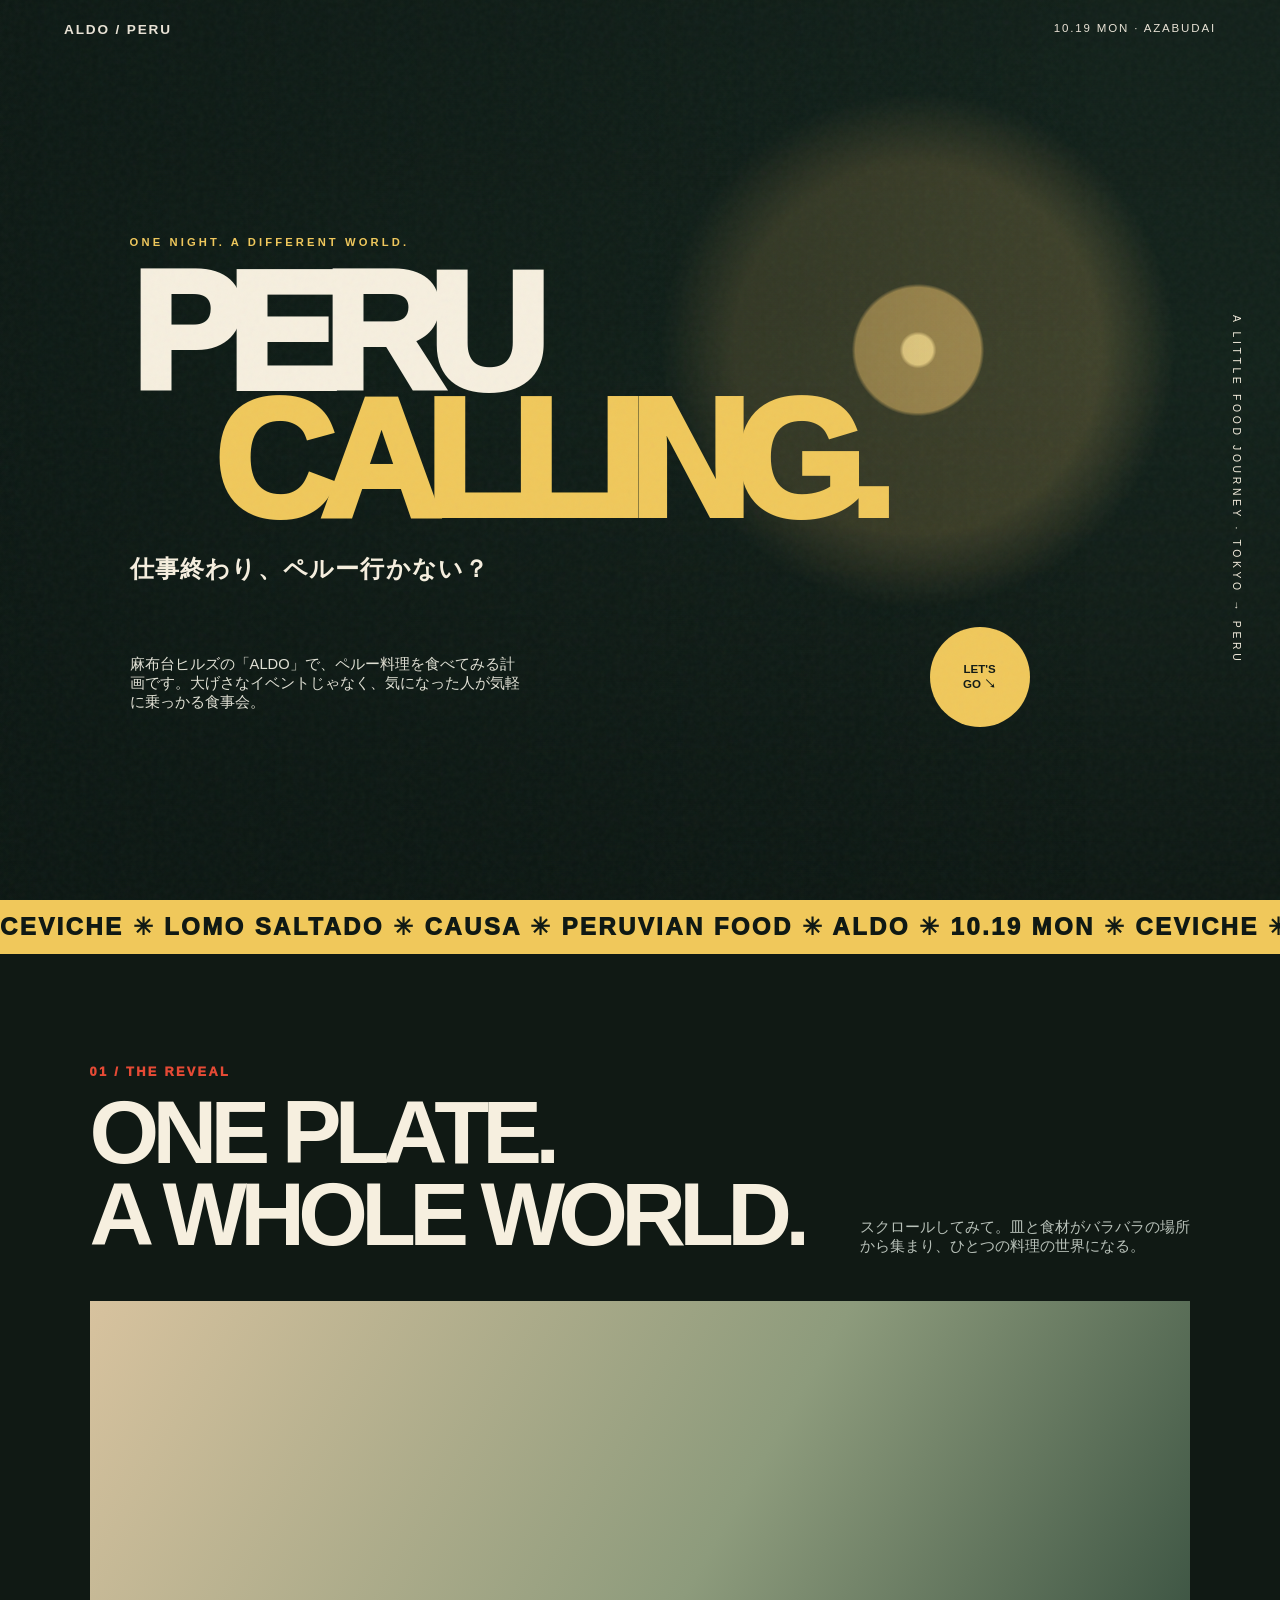
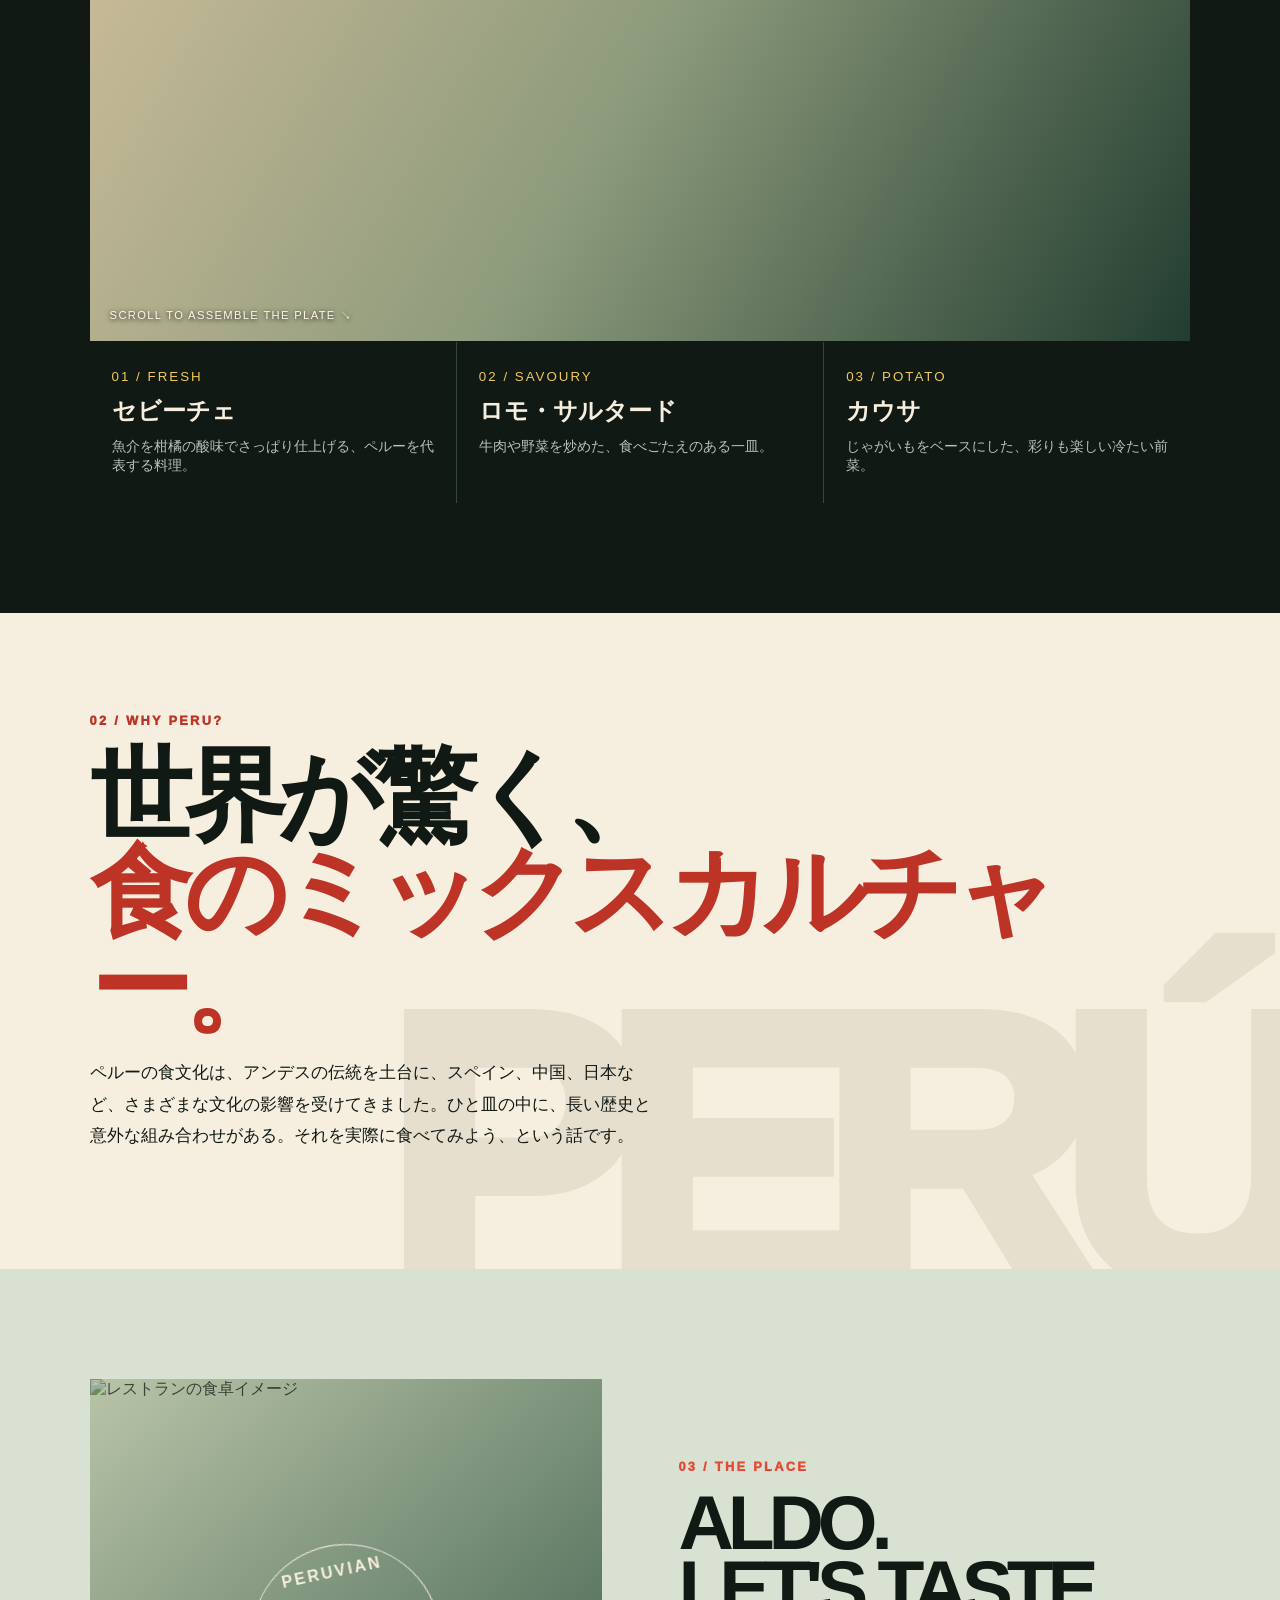
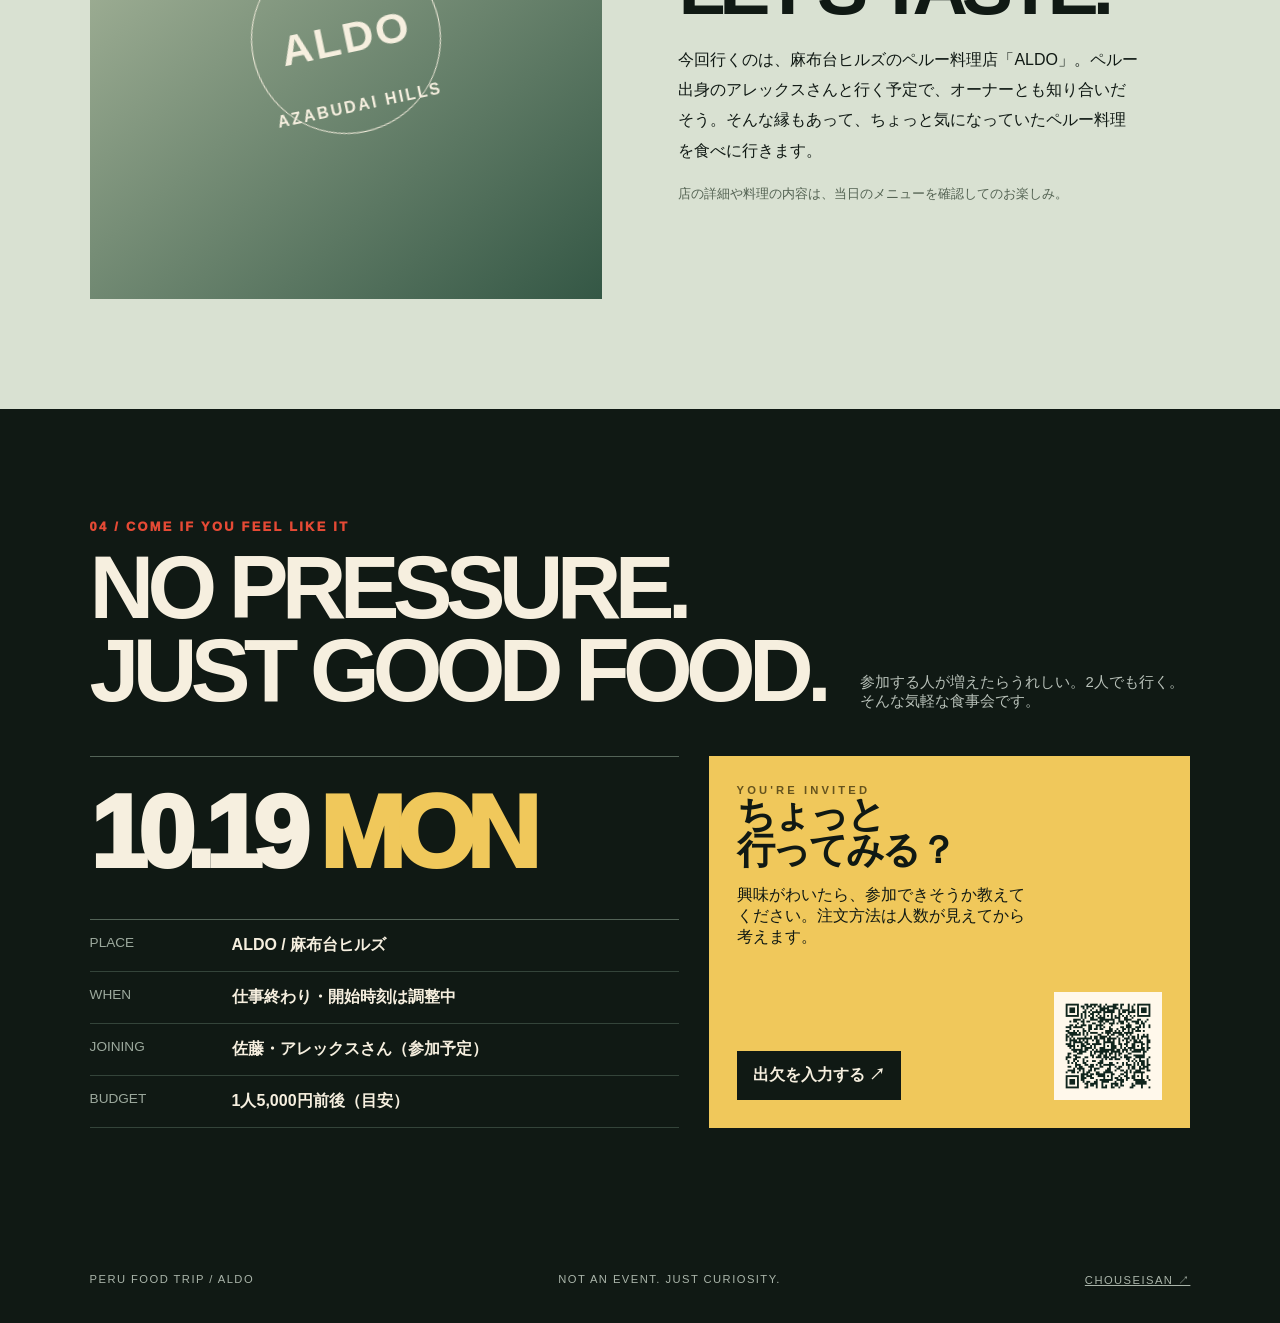
==== index.html @ 7ec90049 "Rename peru_aldo_reboot.html to index.html" ====
<!doctype html>
<html lang="ja">
<head>
<meta charset="utf-8">
<meta name="viewport" content="width=device-width,initial-scale=1,viewport-fit=cover">
<meta name="theme-color" content="#0c1713">
<title>PERU / ALDO — 10.19</title>
<style>
:root{--ink:#101914;--cream:#f6efdF;--red:#e54a35;--gold:#f0c85b;--green:#183d30}
*{box-sizing:border-box}html{scroll-behavior:smooth;background:var(--ink)}body{margin:0;color:var(--cream);font-family:Arial,"Hiragino Kaku Gothic ProN",Meiryo,sans-serif;background:var(--ink);overflow-x:hidden}button,a{font:inherit}a{color:inherit}.grain{pointer-events:none;position:fixed;inset:0;z-index:20;opacity:.09;background-image:url("data:image/svg+xml,%3Csvg viewBox='0 0 180 180' xmlns='http://www.w3.org/2000/svg'%3E%3Cfilter id='n'%3E%3CfeTurbulence type='fractalNoise' baseFrequency='.9' numOctaves='3' stitchTiles='stitch'/%3E%3C/filter%3E%3Crect width='100%25' height='100%25' filter='url(%23n)' opacity='.45'/%3E%3C/svg%3E")}
.progress{position:fixed;top:0;left:0;height:3px;width:0;background:var(--gold);z-index:30}
nav{position:absolute;z-index:5;top:0;left:0;right:0;display:flex;justify-content:space-between;padding:22px 5vw;font-size:.72rem;letter-spacing:.16em;color:#e9e3d6}nav b{font-size:.85rem}
.hero{min-height:100svh;position:relative;overflow:hidden;display:flex;align-items:flex-end;background:#14231c}
.hero-bg{position:absolute;inset:-7%;background:linear-gradient(0deg,#0c1713 0%,#0c17131c 58%,#0c171333 100%),url('https://images.unsplash.com/photo-1526392060635-9d6019884377?auto=format&fit=crop&w=2000&q=90') center/cover;transform:scale(1.08);animation:landscape 18s ease-in-out infinite alternate;filter:saturate(.83)}
@keyframes landscape{from{transform:scale(1.08) translate3d(1%,0,0)}to{transform:scale(1.22) translate3d(-1%,-1%,0)}}
.sun{position:absolute;width:min(58vw,520px);aspect-ratio:1;border-radius:50%;background:radial-gradient(circle,#f5d57d 0 4%,#efbc5caa 5% 17%,#efbc5c33 18% 50%,transparent 70%);right:8%;top:10%;mix-blend-mode:screen;animation:sunPulse 6s ease-in-out infinite alternate}
@keyframes sunPulse{to{transform:scale(1.12);opacity:.75}}
.hero:after{content:"";position:absolute;inset:0;background:linear-gradient(90deg,#0c1713b8,transparent 85%);pointer-events:none}
.hero-content{position:relative;z-index:2;width:100%;padding:16vh 7vw 9vh;max-width:1200px;margin:auto}
.micro{letter-spacing:.28em;font-size:.7rem;font-weight:bold;color:var(--gold);text-transform:uppercase}
h1{margin:22px 0 18px;font-size:clamp(4rem,13vw,11rem);line-height:.76;letter-spacing:-.09em;font-weight:950;text-transform:uppercase}
h1 span{display:block}h1 span:nth-child(2){color:var(--gold);padding-left:.5em}
.hero-jp{font-size:clamp(1.1rem,2vw,1.5rem);font-weight:700;letter-spacing:.05em;margin-top:30px}
.hero-bottom{display:flex;align-items:flex-end;justify-content:space-between;gap:20px;margin-top:42px;max-width:900px}.hero-bottom p{max-width:390px;color:#e1e1d5;font-size:.92rem}
.circle-link{display:grid;place-items:center;width:100px;height:100px;flex-shrink:0;border-radius:50%;background:var(--gold);color:var(--ink);font-weight:900;text-decoration:none;text-align:center;font-size:.72rem;line-height:1.3;transition:transform .3s}.circle-link:hover{transform:rotate(-12deg) scale(1.08)}
.vertical{position:absolute;z-index:3;right:3vw;top:35%;writing-mode:vertical-rl;letter-spacing:.35em;font-size:.65rem}
.marquee{overflow:hidden;background:var(--gold);color:var(--ink);padding:13px 0;font-weight:950;font-size:clamp(1rem,2.5vw,1.5rem);letter-spacing:.1em;white-space:nowrap}
.marquee span{display:inline-block;animation:marquee 22s linear infinite}@keyframes marquee{to{transform:translateX(-50%)}}
.section{padding:110px 7vw;position:relative}.section-head{display:flex;justify-content:space-between;align-items:flex-end;gap:24px;margin-bottom:45px}.index{color:var(--red);font-weight:950;font-size:.8rem;letter-spacing:.18em}.section h2{font-size:clamp(2.5rem,7vw,6rem);line-height:.92;letter-spacing:-.075em;margin:12px 0 0}.section-head p{max-width:330px;color:#b8c1b9;margin:0;font-size:.93rem}
.food-stage{height:min(76vw,640px);min-height:360px;position:relative;overflow:hidden;background:#d9c8a7;color:var(--ink);display:grid;place-items:center}
.food-bg{position:absolute;inset:0;background:linear-gradient(120deg,#d7c29e,#8d9b7c 52%,#223d30);transition:filter .5s}
.big-plate{position:absolute;width:min(66vw,510px);aspect-ratio:1;border-radius:50%;background:radial-gradient(circle,#eee2cc 0 48%,#b6a68b 49% 51%,#f7edda 52% 63%,#a88e6a 64% 66%,#e8dcc6 67% 72%,#f9f2e4 73% 76%,#68796a 77% 80%,#e6d7bb 81%);box-shadow:0 35px 60px #0005;transform:translateY(80px) rotate(-24deg) scale(.7);opacity:0;transition:transform 1.1s cubic-bezier(.16,1,.3,1),opacity .7s}
.food-stage.active .big-plate{transform:translateY(0) rotate(0) scale(1);opacity:1}
.food-stage.active .food-bg{filter:saturate(1.35)}
.floating{position:absolute;font-size:clamp(2.2rem,6vw,5rem);filter:drop-shadow(0 14px 12px #0004);opacity:0;transition:transform 1s cubic-bezier(.16,1,.3,1),opacity .5s}
.food-stage.active .floating{opacity:1;transform:translate(0,0) rotate(0)!important}
.f1{transform:translate(-180px,-150px) rotate(-70deg);left:25%;top:23%}.f2{transform:translate(190px,-130px) rotate(70deg);right:23%;top:23%}.f3{transform:translate(-180px,140px) rotate(-50deg);left:27%;bottom:18%}.f4{transform:translate(190px,130px) rotate(55deg);right:24%;bottom:20%}
.food-words{position:absolute;z-index:2;text-align:center;font-size:clamp(2rem,7vw,5.5rem);font-weight:950;letter-spacing:-.08em;line-height:.8;color:#183d30;mix-blend-mode:multiply;opacity:0;transform:translateY(30px);transition:all .7s .25s}
.food-stage.active .food-words{opacity:1;transform:translateY(0)}.food-words span{color:#d63d2c;display:block}
.stage-hint{position:absolute;bottom:18px;left:20px;color:#fff8e9;font-size:.7rem;letter-spacing:.12em;text-shadow:0 1px 5px #000}
.food-info{display:grid;grid-template-columns:repeat(3,1fr);gap:1px;background:#36463b;margin-top:1px}
.food-info article{background:var(--ink);padding:25px 22px 28px}.food-info small{color:var(--gold);letter-spacing:.15em}.food-info h3{font-size:1.5rem;margin:10px 0}.food-info p{font-size:.9rem;color:#b8c1b9;margin:0}
.quote{background:var(--cream);color:var(--ink);padding:100px 7vw;position:relative;overflow:hidden}
.quote:after{content:"PERÚ";position:absolute;right:-.03em;bottom:-.28em;font-size:clamp(9rem,30vw,28rem);font-weight:950;letter-spacing:-.1em;color:#e7dfce;z-index:0}
.quote-inner{position:relative;z-index:1;max-width:1000px}.quote .index{color:#bd3325}.quote h2{font-size:clamp(2.8rem,8vw,7rem);line-height:.94;letter-spacing:-.075em;margin:20px 0}.quote h2 em{font-style:normal;color:#bd3325}.quote p{max-width:570px;font-size:1.05rem;line-height:1.9}
.place{display:grid;grid-template-columns:1fr 1fr;gap:6vw;align-items:center;background:#d9e1d2;color:var(--ink)}
.place-art{height:520px;position:relative;overflow:hidden;background:linear-gradient(140deg,#b9c4a8,#345745);display:grid;place-items:center}
.place-art img{width:100%;height:100%;position:absolute;object-fit:cover;mix-blend-mode: multiply;opacity:.72}
.place-seal{width:190px;height:190px;border:1px solid #f6efdf;border-radius:50%;display:grid;place-items:center;text-align:center;color:#f6efdf;position:relative;font-weight:900;letter-spacing:.15em;transform:rotate(-12deg)}
.place-seal strong{font-size:2.7rem;display:block}
.place-copy h2{font-size:clamp(3rem,6vw,5.5rem);line-height:.85;letter-spacing:-.08em;margin:16px 0 24px}.place-copy p{line-height:1.9;max-width:460px}.place-copy .sub{color:#536252;font-size:.8rem}
.details{background:#101914}.detail-grid{display:grid;grid-template-columns:1.1fr .9fr;gap:30px}.date-block{border-top:1px solid #536357;padding-top:25px}.date-big{font-size:clamp(3rem,8vw,7rem);font-weight:950;letter-spacing:-.09em;line-height:1}.date-big span{color:var(--gold)}.detail-list{margin-top:35px;border-top:1px solid #536357}.detail-row{display:grid;grid-template-columns:130px 1fr;gap:12px;border-bottom:1px solid #34443a;padding:15px 0}.detail-row span:first-child{color:#9ca99d;font-size:.85rem}.detail-row span:last-child{font-weight:700}
.join-card{background:var(--gold);color:var(--ink);padding:28px;display:flex;flex-direction:column;justify-content:space-between;min-height:340px}.join-card h3{font-size:2.4rem;letter-spacing:-.06em;line-height:.95;margin:0}.join-card p{max-width:300px}.join-bottom{display:flex;align-items:flex-end;justify-content:space-between;gap:12px}.qr{width:108px;height:108px;background:#fff8eb;padding:6px}.join-button{display:inline-block;padding:14px 16px;background:var(--ink);color:var(--cream);text-decoration:none;font-weight:900;transition:transform .2s}.join-button:hover{transform:translateY(-4px)}
footer{padding:35px 7vw;display:flex;justify-content:space-between;gap:20px;flex-wrap:wrap;font-size:.7rem;letter-spacing:.13em;color:#aab5aa}
.reveal{opacity:0;transform:translateY(45px);transition:opacity .8s,transform .8s cubic-bezier(.2,.8,.2,1)}.reveal.on{opacity:1;transform:none}
@media(max-width:700px){nav{padding:18px 20px}.hero-content{padding:15vh 22px 8vh}h1{font-size:clamp(4rem,18vw,7rem)}.hero-bottom{align-items:flex-start}.circle-link{width:78px;height:78px}.vertical{right:12px}.section{padding:75px 22px}.section-head{display:block}.section-head p{margin-top:18px}.food-info{grid-template-columns:1fr}.food-info article{padding:22px}.quote{padding:75px 22px}.place{grid-template-columns:1fr;gap:35px}.place-art{height:340px}.place-copy h2{font-size:4rem}.detail-grid{grid-template-columns:1fr}.date-big{font-size:4.4rem}.detail-row{grid-template-columns:100px 1fr}.join-card{min-height:300px}.qr{width:90px;height:90px}}
@media(prefers-reduced-motion:reduce){*,*:before,*:after{animation:none!important;transition:none!important;scroll-behavior:auto!important}.reveal{opacity:1;transform:none}.big-plate{opacity:1;transform:none}.floating{opacity:1;transform:none}}
</style>
</head>
<body>
<div class="grain"></div><div class="progress" id="progress"></div>
<nav><b>ALDO / PERU</b><span>10.19 MON · AZABUDAI</span></nav>
<header class="hero">
 <div class="hero-bg" id="heroBg"></div><div class="sun"></div><div class="vertical">A LITTLE FOOD JOURNEY · TOKYO → PERU</div>
 <div class="hero-content">
  <div class="micro">ONE NIGHT. A DIFFERENT WORLD.</div>
  <h1><span>PERU</span><span>CALLING.</span></h1>
  <div class="hero-jp">仕事終わり、ペルー行かない？</div>
  <div class="hero-bottom"><p>麻布台ヒルズの「ALDO」で、ペルー料理を食べてみる計画です。大げさなイベントじゃなく、気になった人が気軽に乗っかる食事会。</p><a class="circle-link" href="#join">LET'S<br>GO ↘</a></div>
 </div>
</header>
<div class="marquee"><span>CEVICHE ✳ LOMO SALTADO ✳ CAUSA ✳ PERUVIAN FOOD ✳ ALDO ✳ 10.19 MON ✳ CEVICHE ✳ LOMO SALTADO ✳ CAUSA ✳ PERUVIAN FOOD ✳ ALDO ✳ 10.19 MON ✳ </span></div>
<section class="section" id="food">
 <div class="section-head"><div><div class="index">01 / THE REVEAL</div><h2>ONE PLATE.<br>A WHOLE WORLD.</h2></div><p>スクロールしてみて。皿と食材がバラバラの場所から集まり、ひとつの料理の世界になる。</p></div>
 <div class="food-stage" id="foodStage"><div class="food-bg"></div><div class="big-plate"></div><span class="floating f1">🌶️</span><span class="floating f2">🍋</span><span class="floating f3">🧅</span><span class="floating f4">🌿</span><div class="food-words">A TASTE<span>OF PERU</span></div><div class="stage-hint">SCROLL TO ASSEMBLE THE PLATE ↘</div></div>
 <div class="food-info"><article><small>01 / FRESH</small><h3>セビーチェ</h3><p>魚介を柑橘の酸味でさっぱり仕上げる、ペルーを代表する料理。</p></article><article><small>02 / SAVOURY</small><h3>ロモ・サルタード</h3><p>牛肉や野菜を炒めた、食べごたえのある一皿。</p></article><article><small>03 / POTATO</small><h3>カウサ</h3><p>じゃがいもをベースにした、彩りも楽しい冷たい前菜。</p></article></div>
</section>
<section class="quote"><div class="quote-inner"><div class="index">02 / WHY PERU?</div><h2>世界が驚く、<br><em>食のミックスカルチャー。</em></h2><p>ペルーの食文化は、アンデスの伝統を土台に、スペイン、中国、日本など、さまざまな文化の影響を受けてきました。ひと皿の中に、長い歴史と意外な組み合わせがある。それを実際に食べてみよう、という話です。</p></div></section>
<section class="section place"><div class="place-art"><img src="https://images.unsplash.com/photo-1414235077428-338989a2e8c0?auto=format&fit=crop&w=1100&q=85" alt="レストランの食卓イメージ"><div class="place-seal">PERUVIAN<br><strong>ALDO</strong>AZABUDAI HILLS</div></div><div class="place-copy"><div class="index">03 / THE PLACE</div><h2>ALDO.<br>LET'S TASTE.</h2><p>今回行くのは、麻布台ヒルズのペルー料理店「ALDO」。ペルー出身のアレックスさんと行く予定で、オーナーとも知り合いだそう。そんな縁もあって、ちょっと気になっていたペルー料理を食べに行きます。</p><p class="sub">店の詳細や料理の内容は、当日のメニューを確認してのお楽しみ。</p></div></section>
<section class="section details" id="join"><div class="section-head"><div><div class="index">04 / COME IF YOU FEEL LIKE IT</div><h2>NO PRESSURE.<br>JUST GOOD FOOD.</h2></div><p>参加する人が増えたらうれしい。2人でも行く。そんな気軽な食事会です。</p></div>
 <div class="detail-grid"><div class="date-block"><div class="date-big">10.19 <span>MON</span></div><div class="detail-list"><div class="detail-row"><span>PLACE</span><span>ALDO / 麻布台ヒルズ</span></div><div class="detail-row"><span>WHEN</span><span>仕事終わり・開始時刻は調整中</span></div><div class="detail-row"><span>JOINING</span><span>佐藤・アレックスさん（参加予定）</span></div><div class="detail-row"><span>BUDGET</span><span>1人5,000円前後（目安）</span></div></div></div>
 <div class="join-card"><div><div class="micro" style="color:#65531e">YOU'RE INVITED</div><h3>ちょっと<br>行ってみる？</h3><p>興味がわいたら、参加できそうか教えてください。注文方法は人数が見えてから考えます。</p></div><div class="join-bottom"><a class="join-button" href="https://chouseisan.com/s?h=6f400bf3bfaf498cbee81154088f71c2" target="_blank" rel="noopener">出欠を入力する ↗</a><img class="qr" src="[data-uri]" alt="調整さんのQRコード"></div></div></div>
</section>
<footer><span>PERU FOOD TRIP / ALDO</span><span>NOT AN EVENT. JUST CURIOSITY.</span><a href="https://chouseisan.com/s?h=6f400bf3bfaf498cbee81154088f71c2">CHOUSEISAN ↗</a></footer>
<script>
const progress=document.getElementById('progress'), stage=document.getElementById('foodStage'), heroBg=document.getElementById('heroBg');
function updateScroll(){const max=document.documentElement.scrollHeight-innerHeight;progress.style.width=(max>0?scrollY/max*100:0)+'%';const r=stage.getBoundingClientRect();if(r.top<innerHeight*.78&&r.bottom>innerHeight*.18)stage.classList.add('active');else stage.classList.remove('active');}
window.addEventListener('scroll',updateScroll,{passive:true});window.addEventListener('resize',updateScroll);updateScroll();
if(!matchMedia('(prefers-reduced-motion: reduce)').matches){let ticking=false;window.addEventListener('scroll',()=>{if(ticking)return;ticking=true;requestAnimationFrame(()=>{const y=Math.min(scrollY,innerHeight);heroBg.style.transform=`scale(${1.08+y/innerHeight*.16}) translate3d(0,${y*.08}px,0)`;ticking=false;});},{passive:true});}
const observer=new IntersectionObserver(es=>es.forEach(e=>{if(e.isIntersecting){e.target.classList.add('on');observer.unobserve(e.target)}}),{threshold:.12});
document.querySelectorAll('.section-head,.food-info article,.quote-inner,.place-art,.place-copy,.date-block,.join-card').forEach(e=>{e.classList.add('reveal');observer.observe(e)});
</script>
</body>
</html>
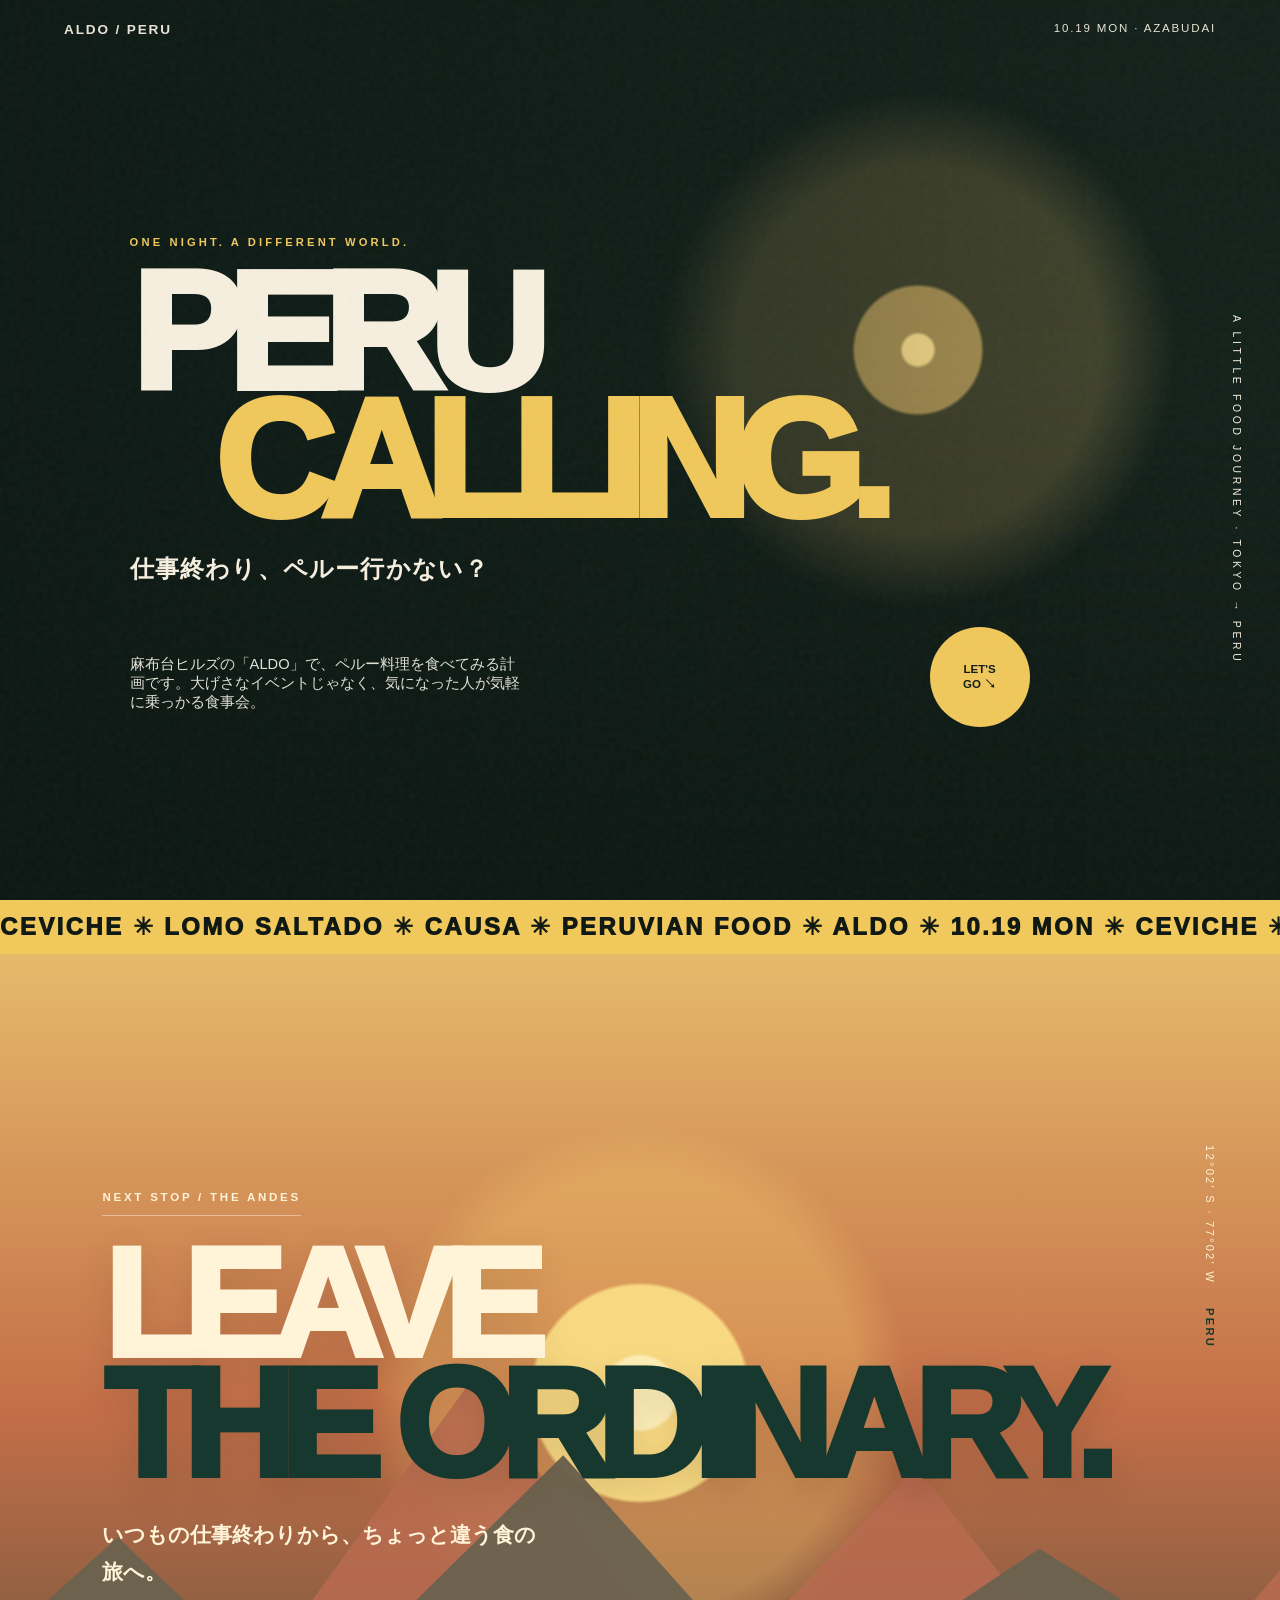
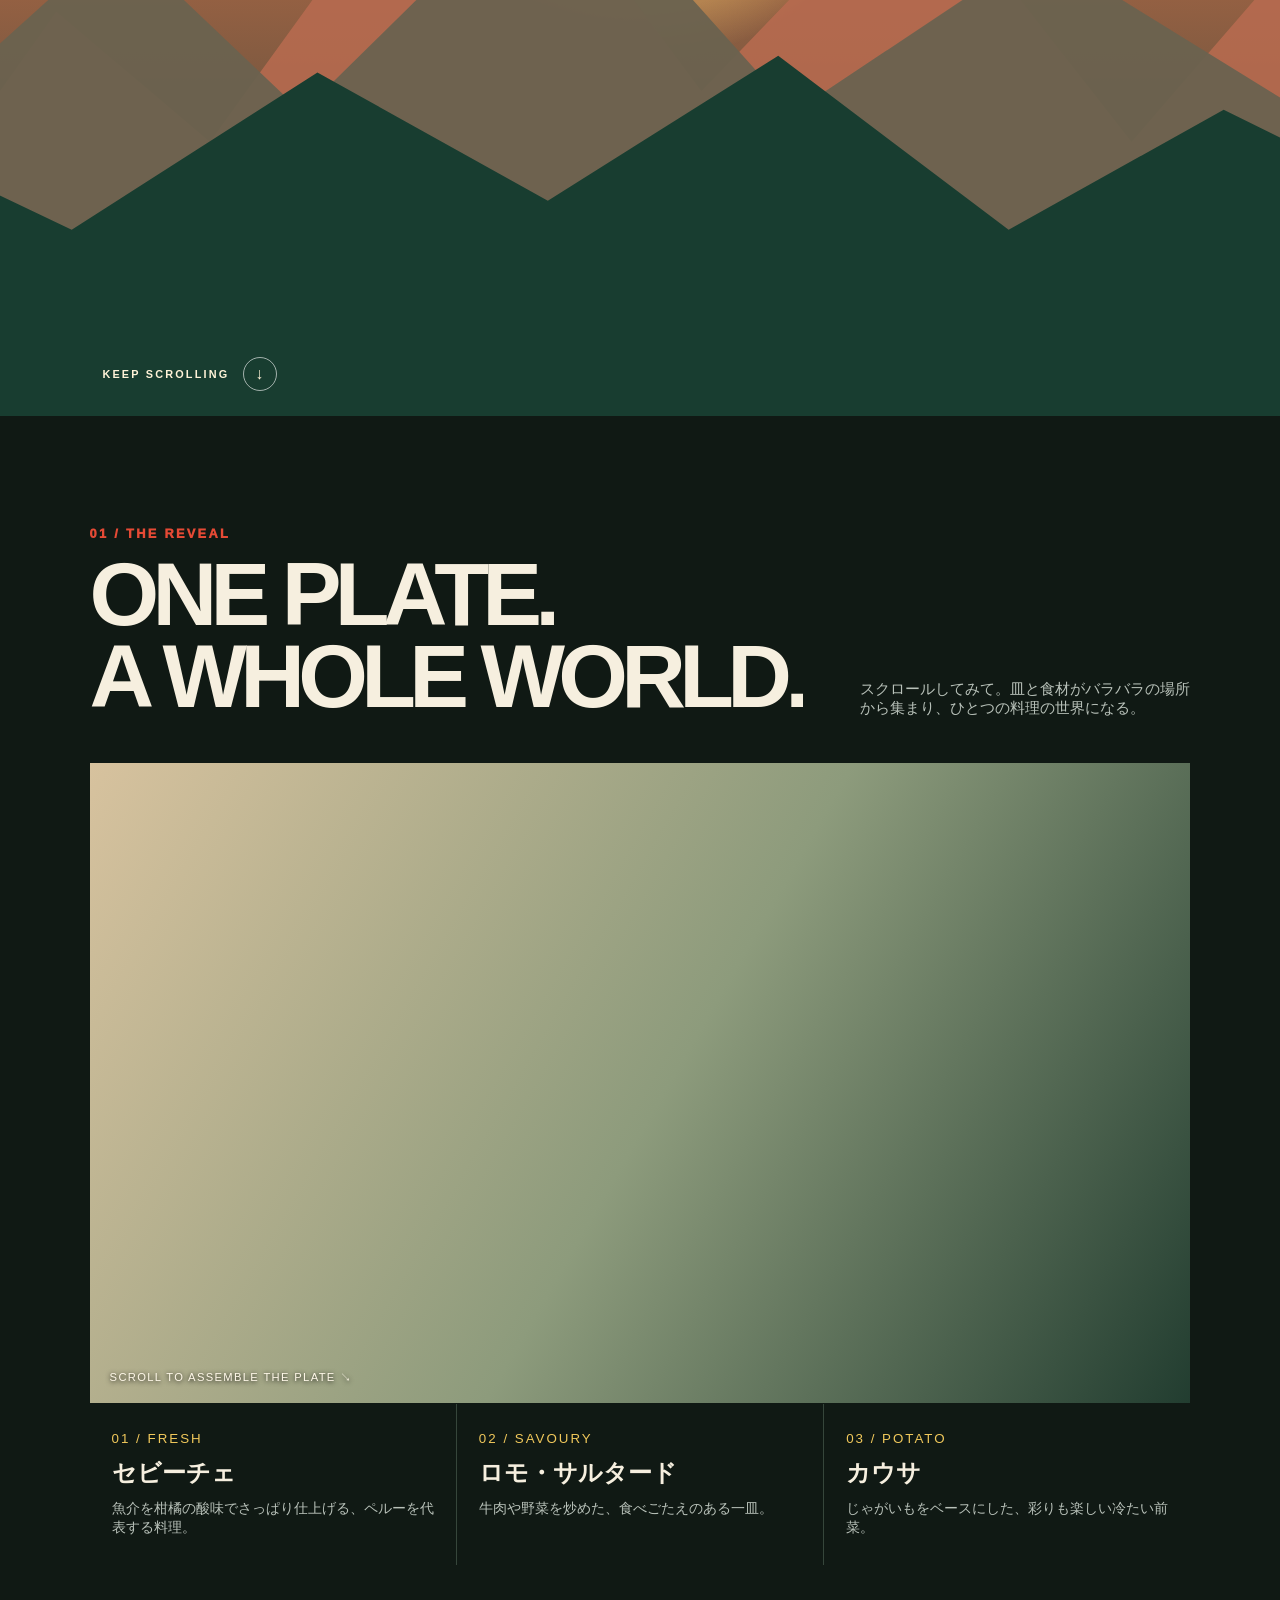
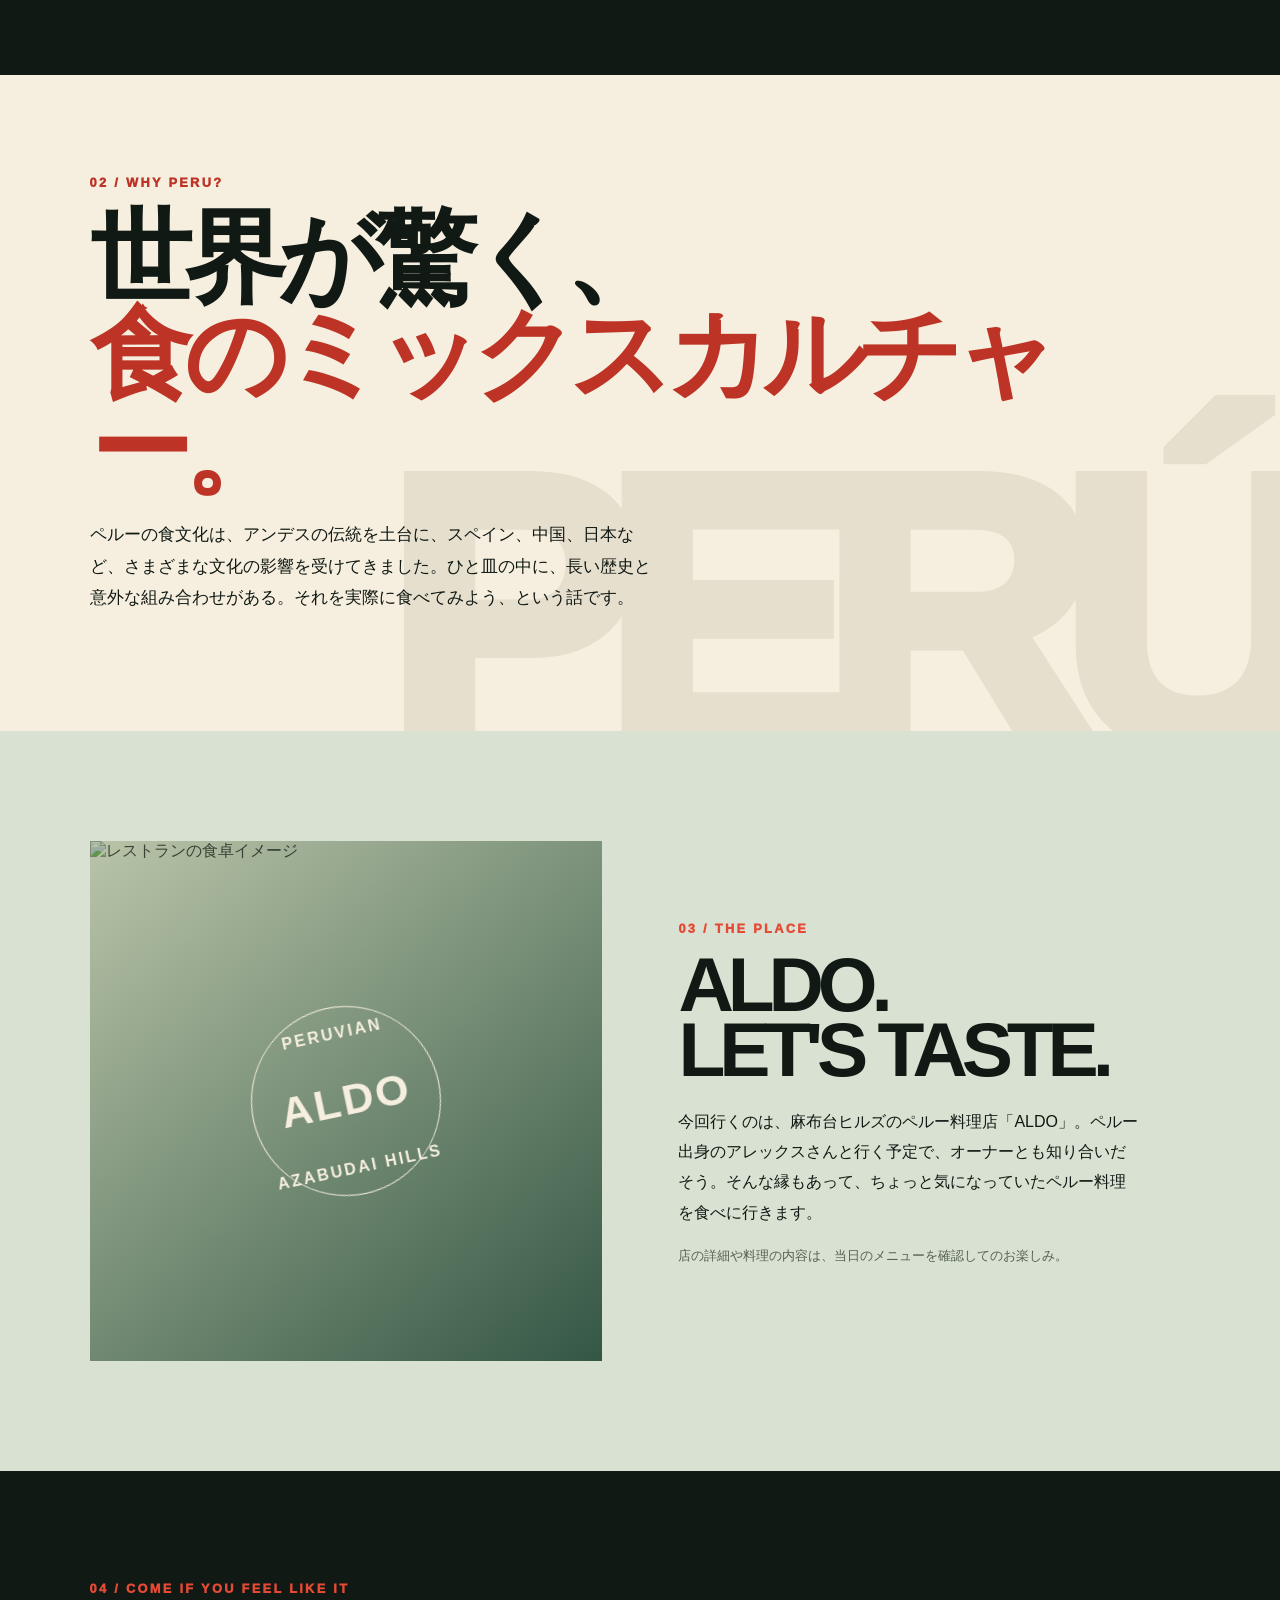
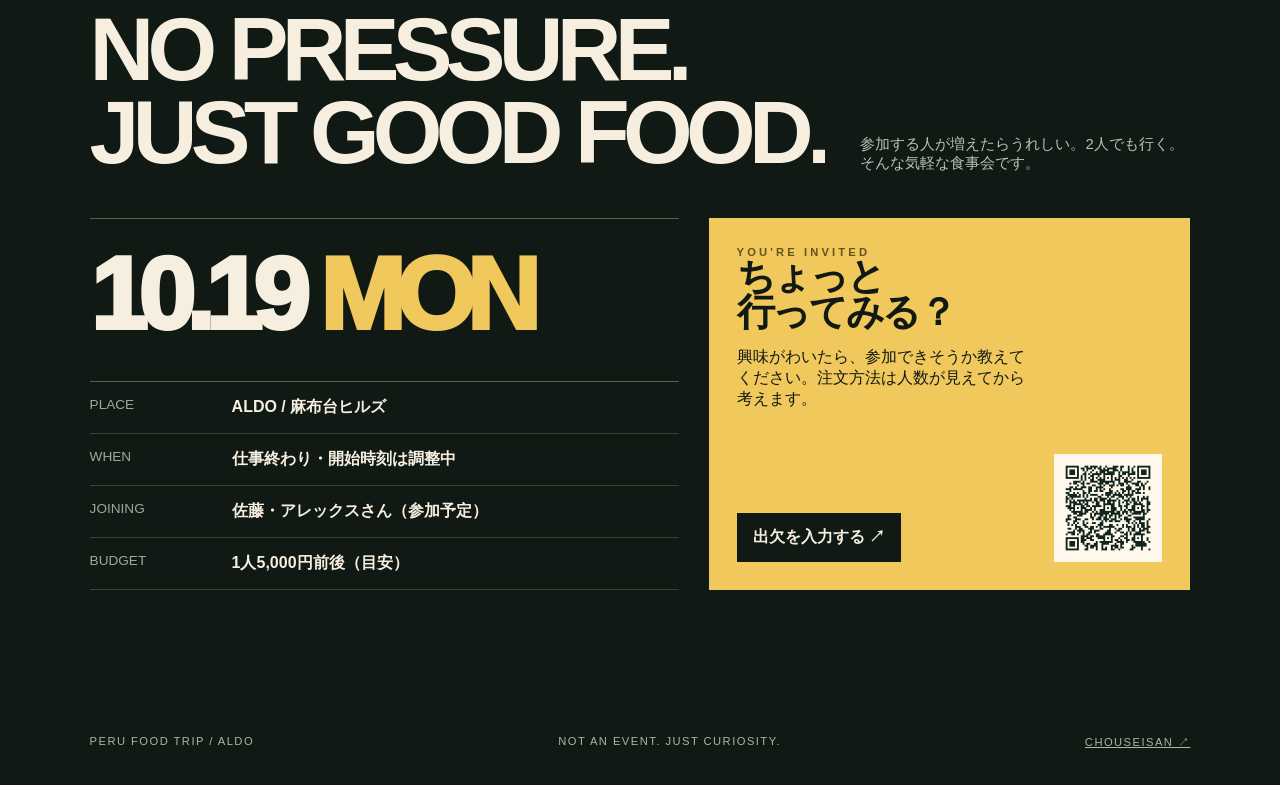
==== commit b60dfe99: "Add files via upload" ====
--- a/index.html
+++ b/index.html
@@ -54,6 +54,64 @@
 footer{padding:35px 7vw;display:flex;justify-content:space-between;gap:20px;flex-wrap:wrap;font-size:.7rem;letter-spacing:.13em;color:#aab5aa}
 .reveal{opacity:0;transform:translateY(45px);transition:opacity .8s,transform .8s cubic-bezier(.2,.8,.2,1)}.reveal.on{opacity:1;transform:none}
 @media(max-width:700px){nav{padding:18px 20px}.hero-content{padding:15vh 22px 8vh}h1{font-size:clamp(4rem,18vw,7rem)}.hero-bottom{align-items:flex-start}.circle-link{width:78px;height:78px}.vertical{right:12px}.section{padding:75px 22px}.section-head{display:block}.section-head p{margin-top:18px}.food-info{grid-template-columns:1fr}.food-info article{padding:22px}.quote{padding:75px 22px}.place{grid-template-columns:1fr;gap:35px}.place-art{height:340px}.place-copy h2{font-size:4rem}.detail-grid{grid-template-columns:1fr}.date-big{font-size:4.4rem}.detail-row{grid-template-columns:100px 1fr}.join-card{min-height:300px}.qr{width:90px;height:90px}}
+
+/* V2: stronger cinematic motion, designed to remain scrollable on iPhone */
+.portal-scene{height:118svh;min-height:720px;max-height:1150px;position:relative;overflow:hidden;isolation:isolate;background:#d5b66d;color:#fff3d8;display:flex;align-items:center}
+.portal-sky{position:absolute;inset:0;background:linear-gradient(180deg,#e7bd6c 0%,#c46f48 43%,#253e36 100%);transform:scale(1.04);transition:filter .4s}
+.portal-sun{position:absolute;width:min(55vw,560px);aspect-ratio:1;border-radius:50%;left:50%;top:15%;transform:translateX(-50%);background:radial-gradient(circle,#fff0b9 0 9%,#f8d982 10% 27%,#f6ca6c55 28% 55%,transparent 68%);filter:blur(.5px);transition:transform .15s linear}
+.mountain{position:absolute;inset:auto -10% 0;height:68%;transform-origin:50% 100%;will-change:transform;transition:transform .2s linear}
+.mountain-back{background:#b96b50;clip-path:polygon(0 80%,12% 44%,22% 62%,39% 12%,54% 55%,68% 24%,82% 62%,93% 35%,100% 65%,100% 100%,0 100%);opacity:.85}
+.mountain-mid{height:55%;background:#6b6250;clip-path:polygon(0 56%,16% 18%,28% 48%,45% 4%,60% 48%,76% 20%,100% 59%,100% 100%,0 100%);opacity:.95}
+.mountain-front{height:39%;background:#183d30;clip-path:polygon(0 32%,13% 55%,29% 17%,44% 48%,59% 13%,74% 55%,88% 26%,100% 48%,100% 100%,0 100%);box-shadow:0 -20px 70px #10251d55}
+.portal-copy{position:relative;z-index:3;width:100%;padding:0 8vw 9vh;align-self:center;margin-top:-10vh}
+.portal-kicker{display:inline-block;font-size:.72rem;letter-spacing:.24em;font-weight:900;border-bottom:1px solid #fff6;padding-bottom:12px}
+.portal-title{display:flex;flex-direction:column;font-size:clamp(3.7rem,12vw,10rem);font-weight:950;line-height:.78;letter-spacing:-.095em;margin:30px 0;text-shadow:0 12px 35px #34261d22}
+.portal-title span{opacity:0;transform:translateY(65px) rotate(2deg);transition:opacity .7s,transform .9s cubic-bezier(.16,1,.3,1)}
+.portal-title span+span{transition-delay:.12s;color:#17382e}
+.portal-scene.active .portal-title span{opacity:1;transform:translateY(0) rotate(0)}
+.portal-copy p{font-size:clamp(1rem,2vw,1.3rem);font-weight:700;max-width:440px;line-height:1.8;opacity:0;transform:translateY(20px);transition:all .7s .28s}
+.portal-scene.active .portal-copy p{opacity:1;transform:none}
+.portal-coordinates{position:absolute;right:5vw;top:18%;z-index:3;writing-mode:vertical-rl;font-size:.7rem;letter-spacing:.2em;color:#fff2d4}
+.portal-coordinates i{font-style:normal;font-weight:900;color:#17382e;margin-top:18px}
+.portal-scroll{position:absolute;z-index:4;bottom:25px;left:8vw;letter-spacing:.2em;font-size:.68rem;font-weight:900;display:flex;align-items:center;gap:14px}
+.portal-scroll span{display:grid;place-items:center;border:1px solid #fff9;border-radius:50%;width:34px;height:34px;font-size:1rem;animation:arrowNudge 1.3s ease-in-out infinite}
+@keyframes arrowNudge{50%{transform:translateY(6px)}}
+.plate-ring{position:absolute;z-index:1;left:50%;top:50%;width:min(72vw,580px);aspect-ratio:1;border:1px solid #fff9;border-radius:50%;opacity:0;transform:translate(-50%,-50%) scale(.5) rotate(-35deg);transition:all 1s cubic-bezier(.16,1,.3,1)}
+.ring-b{width:min(86vw,690px);border-style:dashed;border-color:#f4d47a99;transition-delay:.1s}
+.food-stage.active .plate-ring{opacity:.9;transform:translate(-50%,-50%) scale(1) rotate(0)}
+.food-stage.active .ring-b{transform:translate(-50%,-50%) scale(1) rotate(30deg)}
+.food-stage.active .food-bg{background:linear-gradient(120deg,#e4b65b,#9aab83 52%,#183d30)}
+.food-stage{transition:background .6s}
+.hero-bg{will-change:transform;transition:filter .3s}
+.hero-content .micro{animation:microReveal .8s .15s both}
+.hero-content h1 span{animation:headlineSlide .9s cubic-bezier(.16,1,.3,1) both}
+.hero-content h1 span:nth-child(2){animation-delay:.16s}
+.hero-jp{animation:microReveal .8s .38s both}
+.hero-bottom{animation:microReveal .8s .5s both}
+@keyframes headlineSlide{from{opacity:0;transform:translateY(80px) skewY(5deg);filter:blur(12px)}to{opacity:1;transform:translateY(0) skewY(0);filter:blur(0)}}
+@keyframes microReveal{from{opacity:0;transform:translateY(20px)}to{opacity:1;transform:none}}
+.marquee{position:relative}.marquee:after{content:"";position:absolute;top:0;bottom:0;left:-30%;width:18%;background:linear-gradient(90deg,transparent,#fff8,transparent);transform:skewX(-20deg);animation:marqueeFlash 5.5s ease-in-out infinite}
+@keyframes marqueeFlash{0%,55%{left:-30%}85%,100%{left:120%}}
+.food-stage.active .big-plate{box-shadow:0 45px 80px #0006,0 0 0 1px #fff7}
+.food-stage.active .floating{filter:drop-shadow(0 18px 15px #0006)}
+.food-stage.active .f1{animation:ingredientFloat 3.2s ease-in-out infinite}
+.food-stage.active .f2{animation:ingredientFloat 3.7s .3s ease-in-out infinite}
+.food-stage.active .f3{animation:ingredientFloat 3.4s .5s ease-in-out infinite}
+.food-stage.active .f4{animation:ingredientFloat 3.9s .2s ease-in-out infinite}
+@keyframes ingredientFloat{0%,100%{translate:0 0}50%{translate:0 -13px}}
+.section-head h2{overflow:hidden}
+.join-button{position:relative;isolation:isolate;overflow:hidden}
+.join-button:after{content:"";position:absolute;inset:0;z-index:-1;background:var(--red);transform:translateX(-105%);transition:transform .35s}
+.join-button:hover:after{transform:translateX(0)}
+.progress{box-shadow:0 0 12px #f0c85b88}
+@media(max-width:700px){
+ .portal-scene{height:105svh;min-height:650px}
+ .portal-copy{padding:0 22px 8vh;margin-top:-7vh}
+ .portal-title{font-size:clamp(3.6rem,15vw,6rem)}
+ .portal-coordinates{right:14px;top:15%}
+ .mountain-back{height:57%}.mountain-mid{height:45%}.mountain-front{height:34%}
+}
+
 @media(prefers-reduced-motion:reduce){*,*:before,*:after{animation:none!important;transition:none!important;scroll-behavior:auto!important}.reveal{opacity:1;transform:none}.big-plate{opacity:1;transform:none}.floating{opacity:1;transform:none}}
 </style>
 </head>
@@ -70,9 +128,25 @@
  </div>
 </header>
 <div class="marquee"><span>CEVICHE ✳ LOMO SALTADO ✳ CAUSA ✳ PERUVIAN FOOD ✳ ALDO ✳ 10.19 MON ✳ CEVICHE ✳ LOMO SALTADO ✳ CAUSA ✳ PERUVIAN FOOD ✳ ALDO ✳ 10.19 MON ✳ </span></div>
+
+<section class="portal-scene" id="portalScene" aria-label="アンデスからペルー料理の世界へ">
+  <div class="portal-sky"></div>
+  <div class="portal-sun"></div>
+  <div class="mountain mountain-back"></div>
+  <div class="mountain mountain-mid"></div>
+  <div class="mountain mountain-front"></div>
+  <div class="portal-copy">
+    <span class="portal-kicker">NEXT STOP / THE ANDES</span>
+    <div class="portal-title"><span>LEAVE</span><span>THE ORDINARY.</span></div>
+    <p>いつもの仕事終わりから、ちょっと違う食の旅へ。</p>
+  </div>
+  <div class="portal-coordinates">12°02′ S · 77°02′ W <i>PERU</i></div>
+  <div class="portal-scroll">KEEP SCROLLING <span>↓</span></div>
+</section>
+
 <section class="section" id="food">
  <div class="section-head"><div><div class="index">01 / THE REVEAL</div><h2>ONE PLATE.<br>A WHOLE WORLD.</h2></div><p>スクロールしてみて。皿と食材がバラバラの場所から集まり、ひとつの料理の世界になる。</p></div>
- <div class="food-stage" id="foodStage"><div class="food-bg"></div><div class="big-plate"></div><span class="floating f1">🌶️</span><span class="floating f2">🍋</span><span class="floating f3">🧅</span><span class="floating f4">🌿</span><div class="food-words">A TASTE<span>OF PERU</span></div><div class="stage-hint">SCROLL TO ASSEMBLE THE PLATE ↘</div></div>
+ <div class="food-stage" id="foodStage"><div class="food-bg"></div><div class="plate-ring ring-a"></div><div class="plate-ring ring-b"></div><div class="big-plate"></div><span class="floating f1">🌶️</span><span class="floating f2">🍋</span><span class="floating f3">🧅</span><span class="floating f4">🌿</span><div class="food-words">A TASTE<span>OF PERU</span></div><div class="stage-hint">SCROLL TO ASSEMBLE THE PLATE ↘</div></div>
  <div class="food-info"><article><small>01 / FRESH</small><h3>セビーチェ</h3><p>魚介を柑橘の酸味でさっぱり仕上げる、ペルーを代表する料理。</p></article><article><small>02 / SAVOURY</small><h3>ロモ・サルタード</h3><p>牛肉や野菜を炒めた、食べごたえのある一皿。</p></article><article><small>03 / POTATO</small><h3>カウサ</h3><p>じゃがいもをベースにした、彩りも楽しい冷たい前菜。</p></article></div>
 </section>
 <section class="quote"><div class="quote-inner"><div class="index">02 / WHY PERU?</div><h2>世界が驚く、<br><em>食のミックスカルチャー。</em></h2><p>ペルーの食文化は、アンデスの伝統を土台に、スペイン、中国、日本など、さまざまな文化の影響を受けてきました。ひと皿の中に、長い歴史と意外な組み合わせがある。それを実際に食べてみよう、という話です。</p></div></section>
@@ -84,11 +158,30 @@
 <footer><span>PERU FOOD TRIP / ALDO</span><span>NOT AN EVENT. JUST CURIOSITY.</span><a href="https://chouseisan.com/s?h=6f400bf3bfaf498cbee81154088f71c2">CHOUSEISAN ↗</a></footer>
 <script>
 const progress=document.getElementById('progress'), stage=document.getElementById('foodStage'), heroBg=document.getElementById('heroBg');
-function updateScroll(){const max=document.documentElement.scrollHeight-innerHeight;progress.style.width=(max>0?scrollY/max*100:0)+'%';const r=stage.getBoundingClientRect();if(r.top<innerHeight*.78&&r.bottom>innerHeight*.18)stage.classList.add('active');else stage.classList.remove('active');}
+const portal=document.getElementById('portalScene');
+function updateScroll(){
+ const max=document.documentElement.scrollHeight-innerHeight;
+ progress.style.width=(max>0?scrollY/max*100:0)+'%';
+ const r=stage.getBoundingClientRect();
+ if(r.top<innerHeight*.78&&r.bottom>innerHeight*.18)stage.classList.add('active');else stage.classList.remove('active');
+ if(portal){const p=portal.getBoundingClientRect();if(p.top<innerHeight*.78&&p.bottom>innerHeight*.2)portal.classList.add('active');else portal.classList.remove('active');}
+}
 window.addEventListener('scroll',updateScroll,{passive:true});window.addEventListener('resize',updateScroll);updateScroll();
 if(!matchMedia('(prefers-reduced-motion: reduce)').matches){let ticking=false;window.addEventListener('scroll',()=>{if(ticking)return;ticking=true;requestAnimationFrame(()=>{const y=Math.min(scrollY,innerHeight);heroBg.style.transform=`scale(${1.08+y/innerHeight*.16}) translate3d(0,${y*.08}px,0)`;ticking=false;});},{passive:true});}
+
+if(!matchMedia('(prefers-reduced-motion: reduce)').matches){
+ const hero=document.querySelector('.hero');
+ hero?.addEventListener('pointermove',e=>{
+   if(e.pointerType==='touch')return;
+   const r=hero.getBoundingClientRect(),x=(e.clientX-r.left)/r.width-.5,y=(e.clientY-r.top)/r.height-.5;
+   const sun=document.querySelector('.sun');
+   if(sun)sun.style.transform=`translateX(calc(-50% + ${x*-28}px)) translateY(${y*-18}px)`;
+ });
+ hero?.addEventListener('pointerleave',()=>{const sun=document.querySelector('.sun');if(sun)sun.style.transform='translateX(-50%)';});
+}
+
 const observer=new IntersectionObserver(es=>es.forEach(e=>{if(e.isIntersecting){e.target.classList.add('on');observer.unobserve(e.target)}}),{threshold:.12});
 document.querySelectorAll('.section-head,.food-info article,.quote-inner,.place-art,.place-copy,.date-block,.join-card').forEach(e=>{e.classList.add('reveal');observer.observe(e)});
 </script>
 </body>
-</html>
+</html>
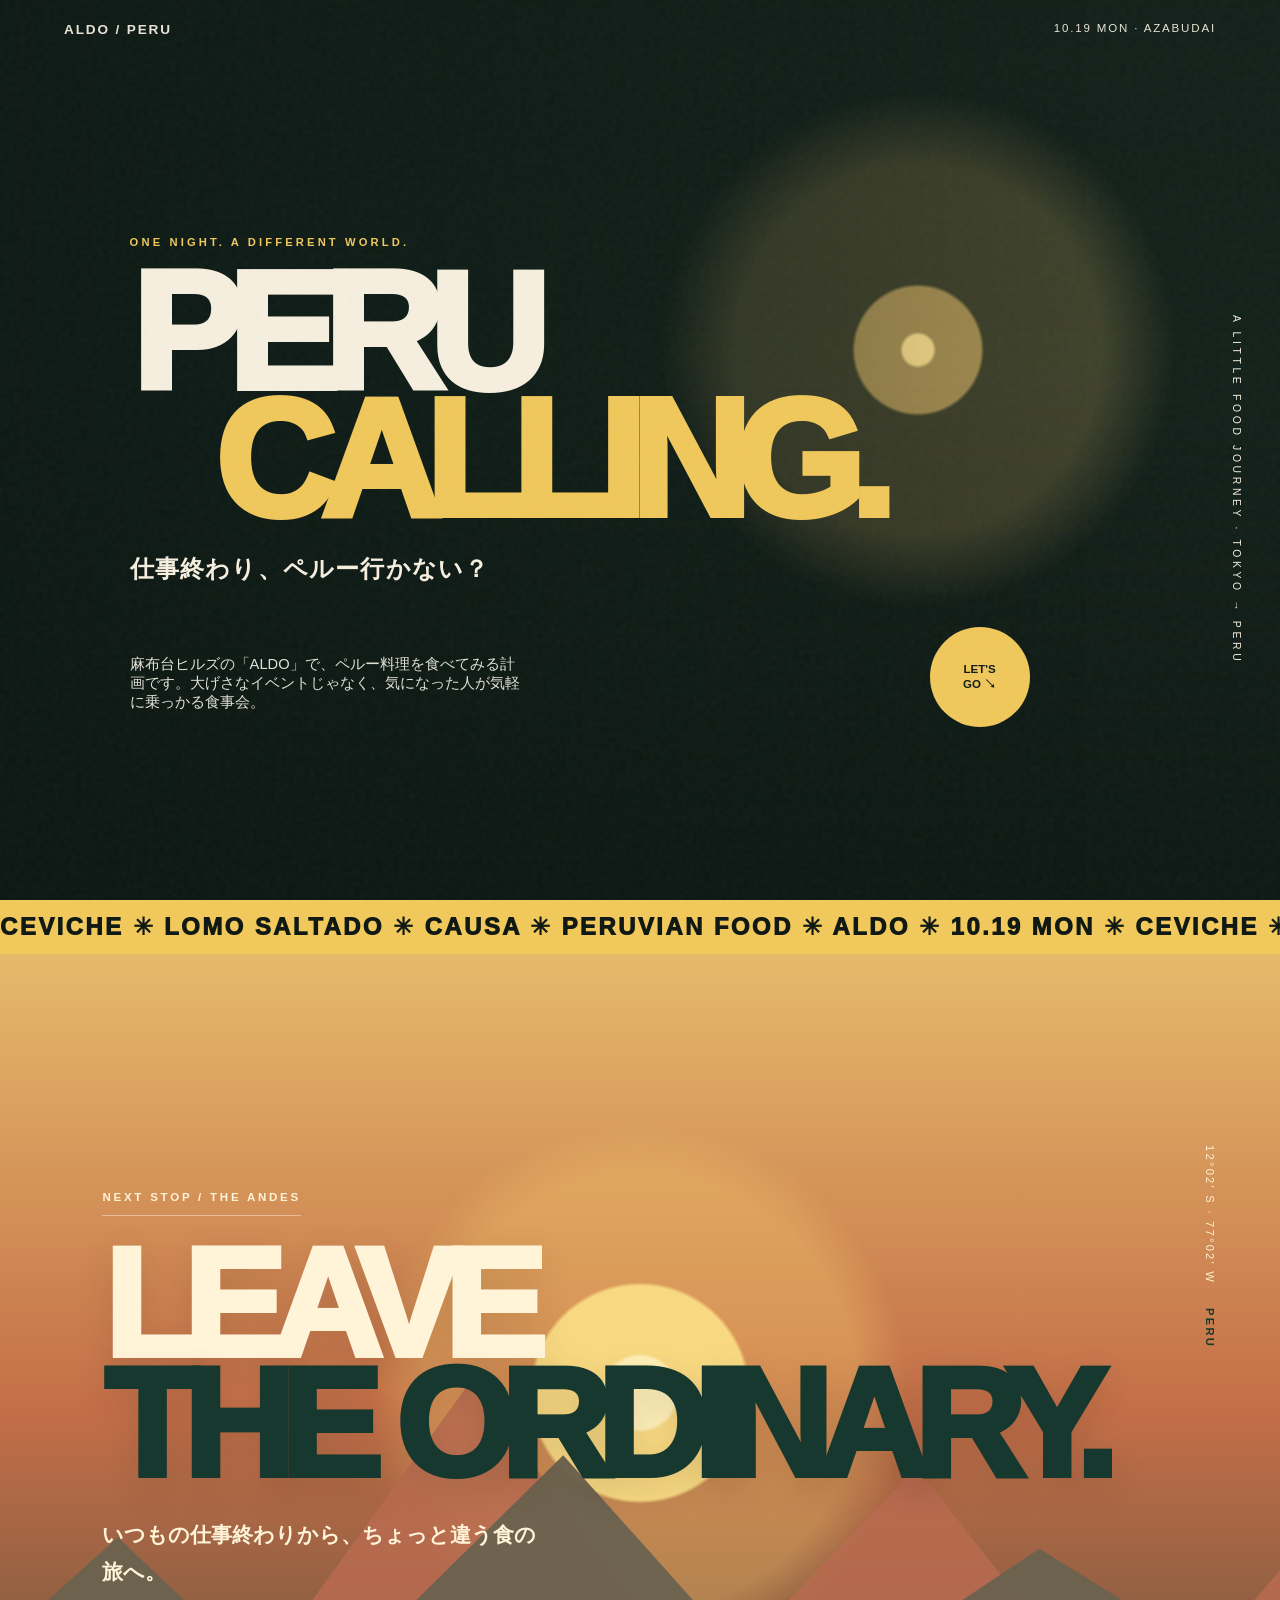
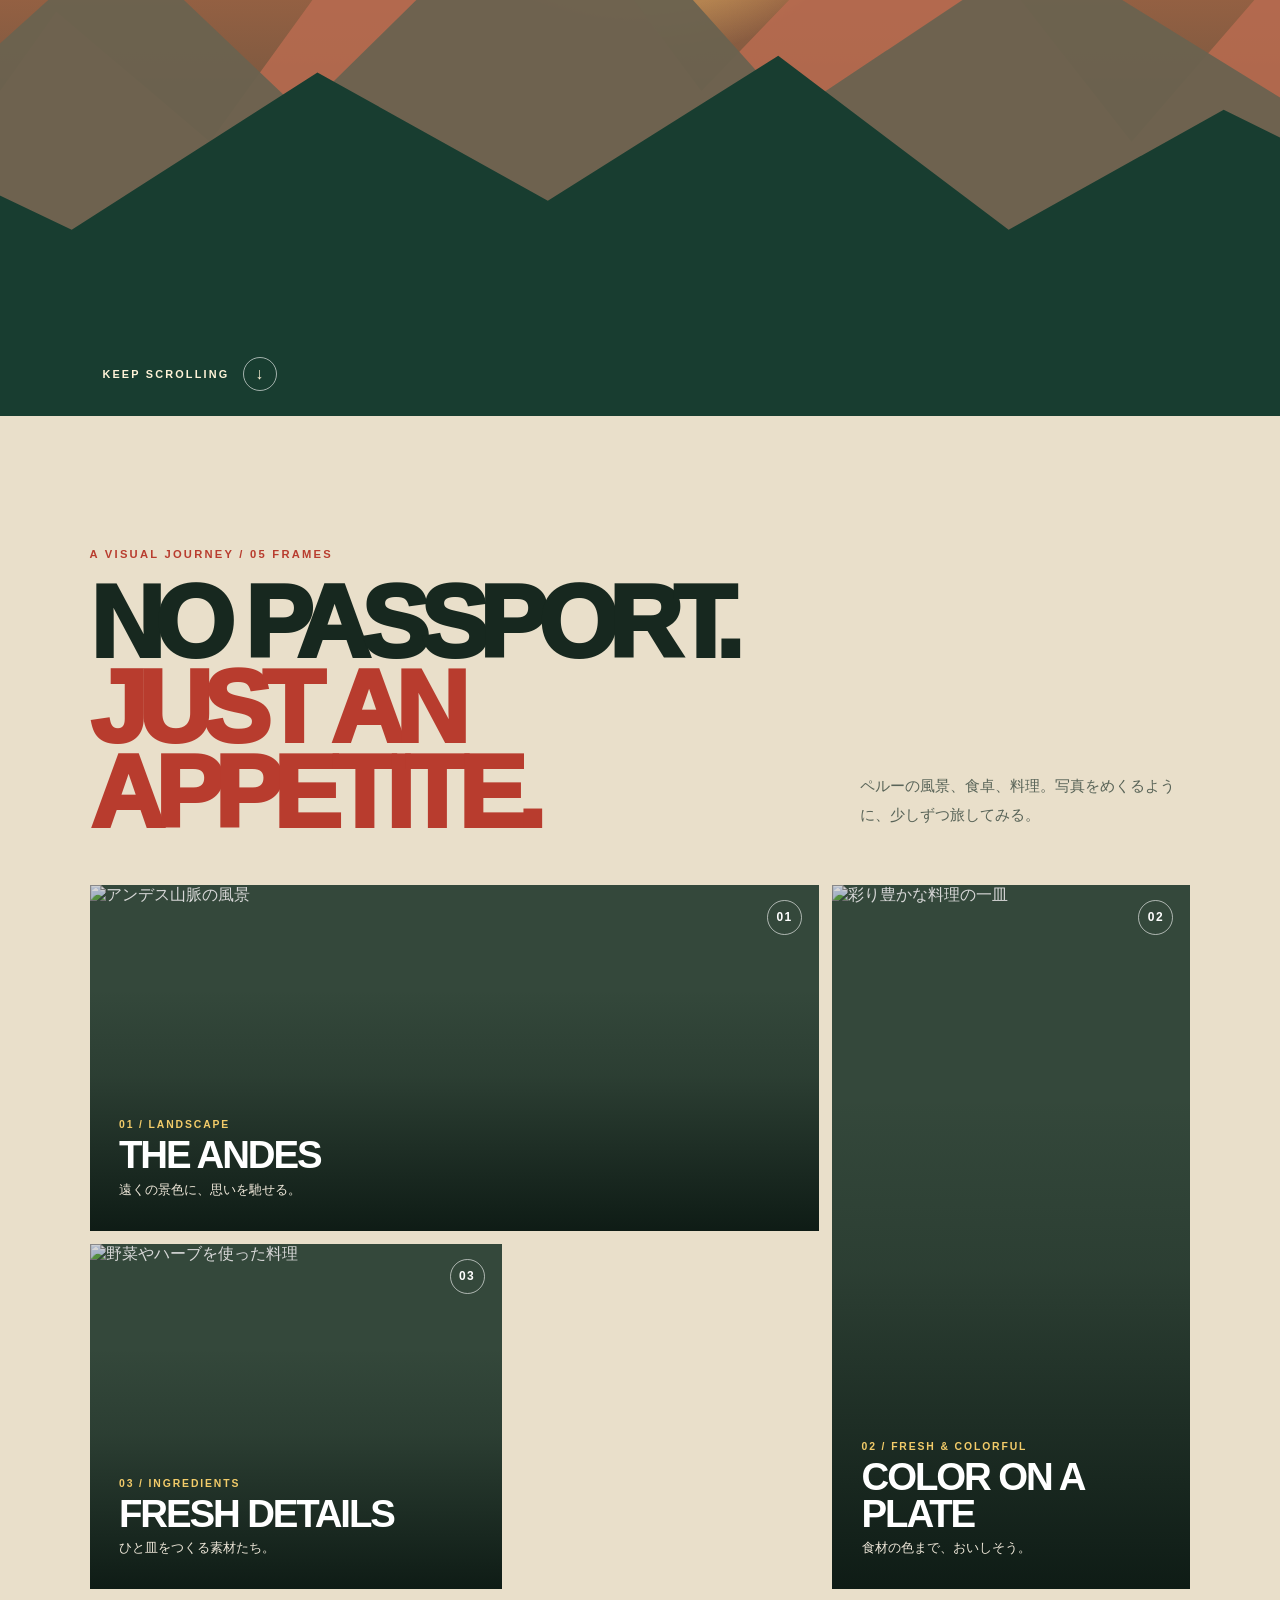
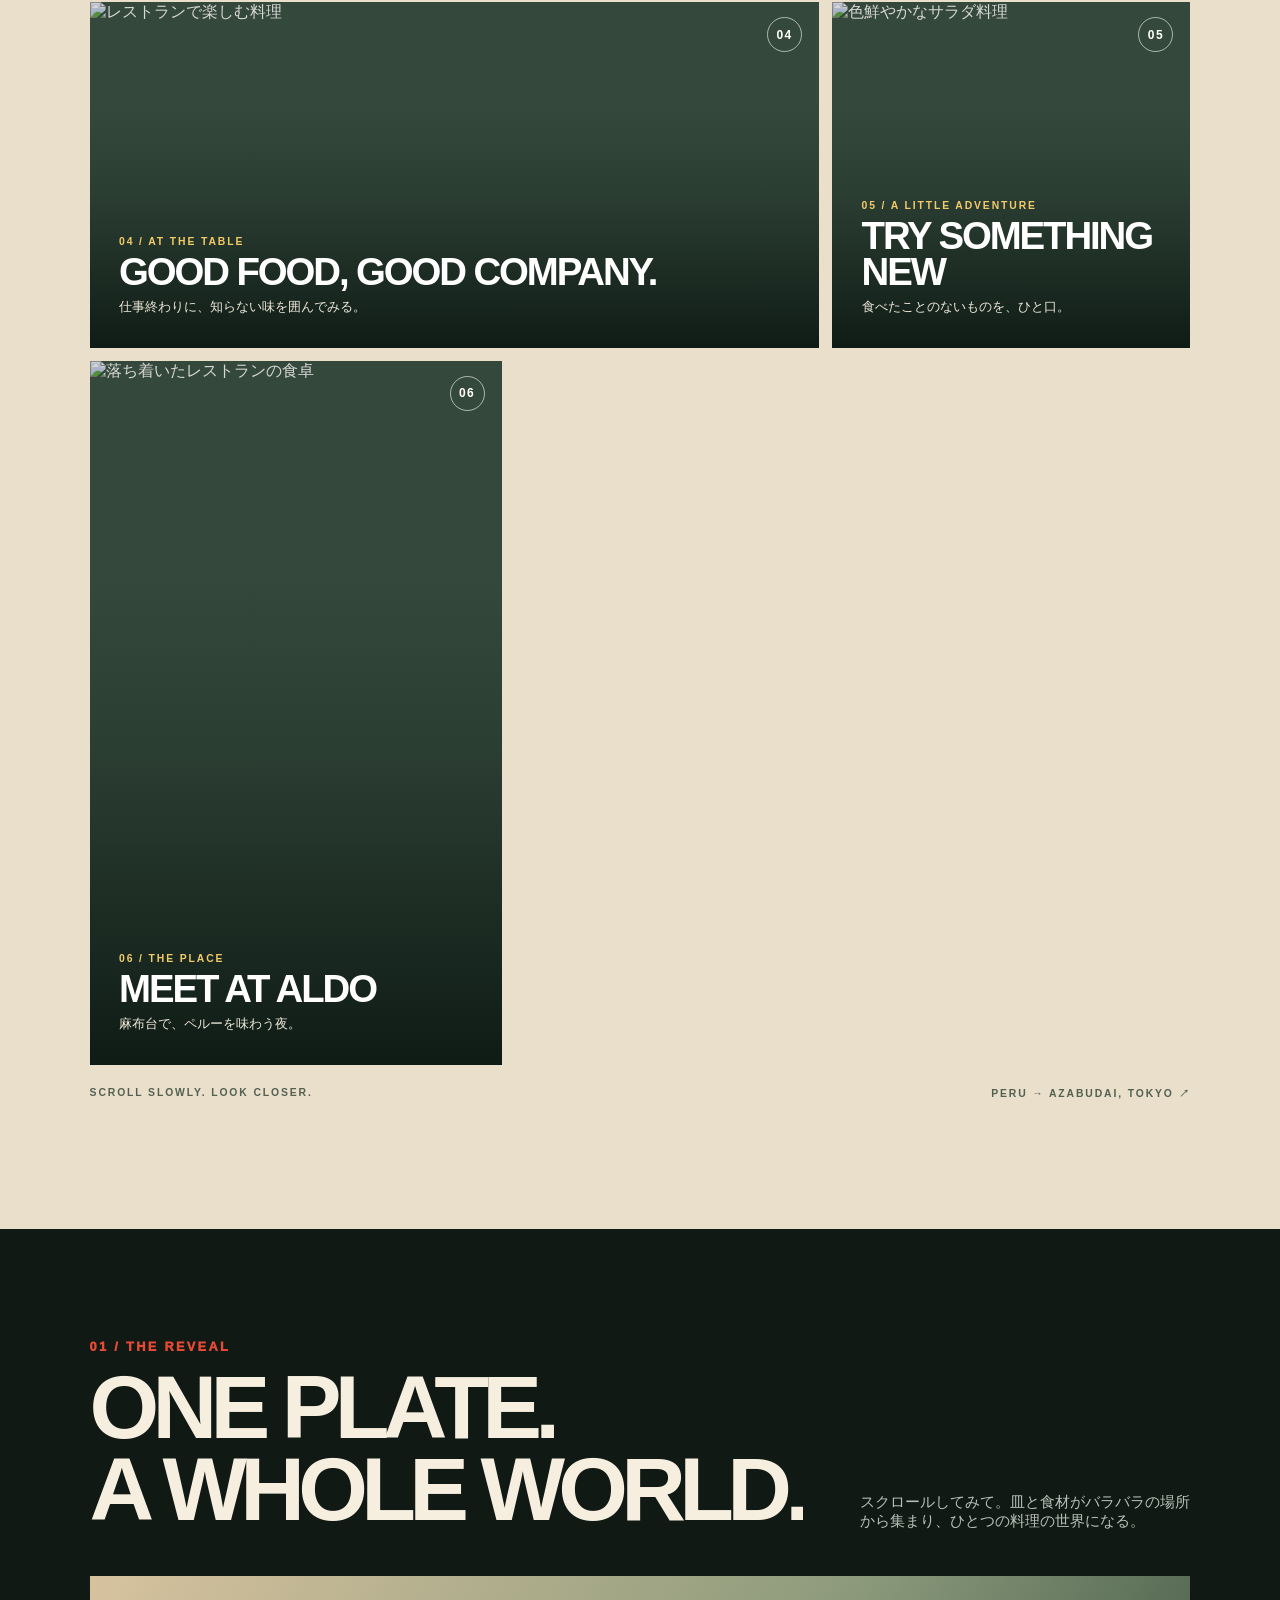
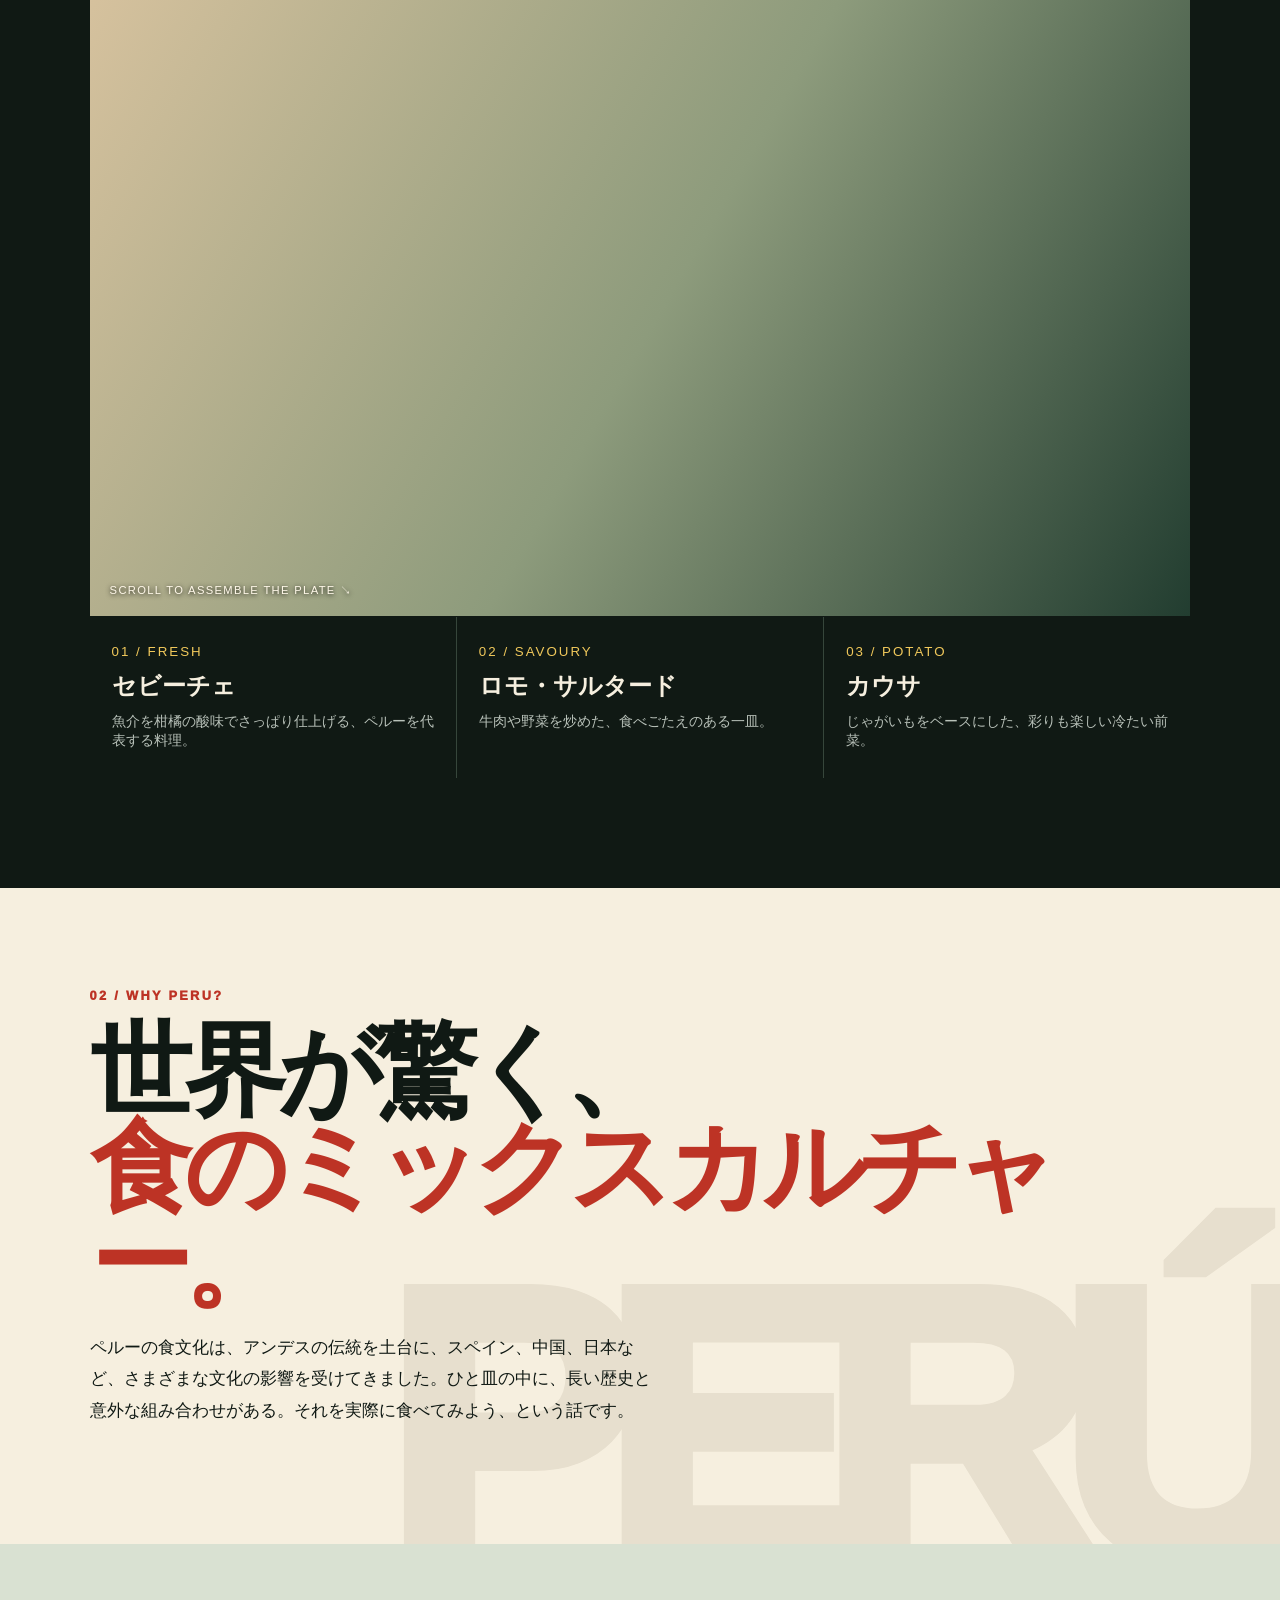
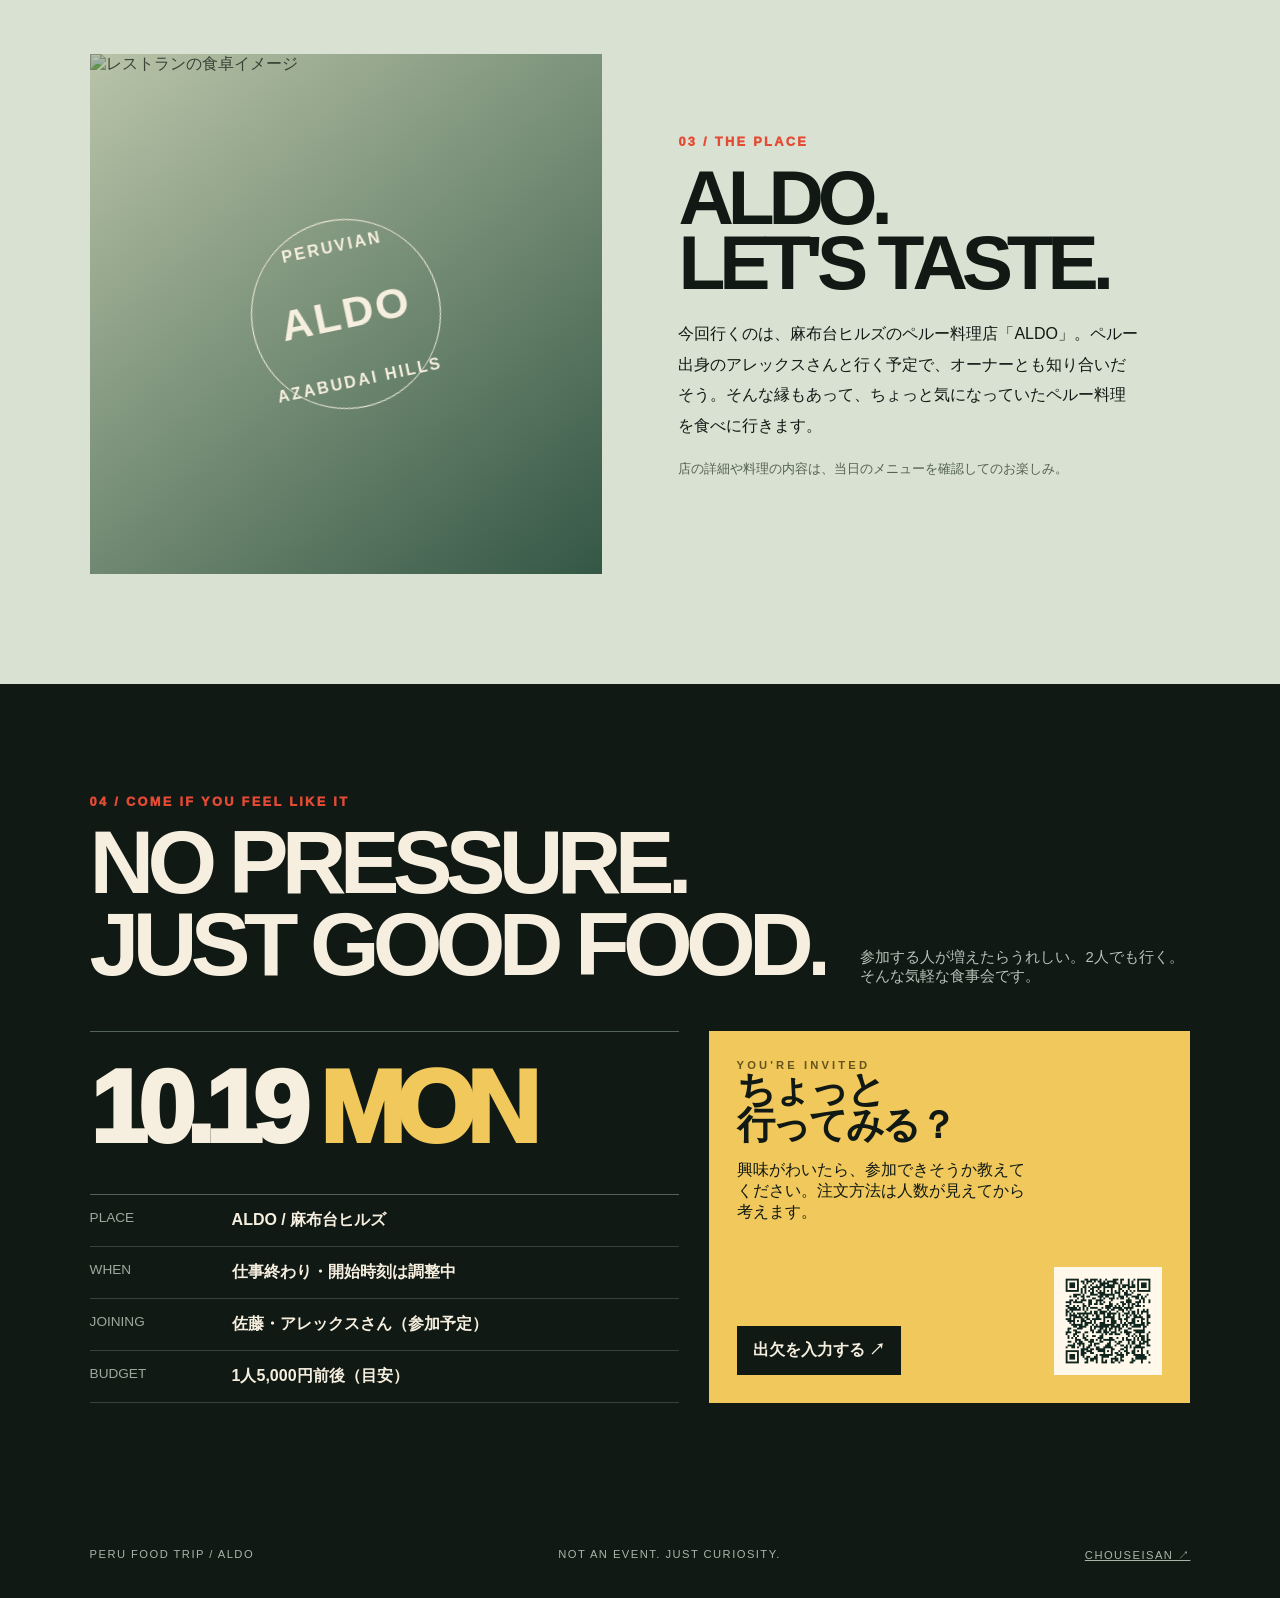
==== commit 0da41508: "Add files via upload" ====
--- a/index.html
+++ b/index.html
@@ -55,6 +55,43 @@
 .reveal{opacity:0;transform:translateY(45px);transition:opacity .8s,transform .8s cubic-bezier(.2,.8,.2,1)}.reveal.on{opacity:1;transform:none}
 @media(max-width:700px){nav{padding:18px 20px}.hero-content{padding:15vh 22px 8vh}h1{font-size:clamp(4rem,18vw,7rem)}.hero-bottom{align-items:flex-start}.circle-link{width:78px;height:78px}.vertical{right:12px}.section{padding:75px 22px}.section-head{display:block}.section-head p{margin-top:18px}.food-info{grid-template-columns:1fr}.food-info article{padding:22px}.quote{padding:75px 22px}.place{grid-template-columns:1fr;gap:35px}.place-art{height:340px}.place-copy h2{font-size:4rem}.detail-grid{grid-template-columns:1fr}.date-big{font-size:4.4rem}.detail-row{grid-template-columns:100px 1fr}.join-card{min-height:300px}.qr{width:90px;height:90px}}
 
+
+.photo-editorial{padding:clamp(72px,10vw,145px) 7vw;background:#e9dfca;color:#17281f;position:relative;overflow:hidden}
+.photo-head{display:flex;justify-content:space-between;align-items:flex-end;gap:28px;margin:0 auto 50px;max-width:1400px}
+.photo-eyebrow{font-size:.7rem;letter-spacing:.2em;font-weight:900;color:#b83c2e}
+.photo-head h2{font-size:clamp(2.8rem,8vw,7rem);line-height:.83;letter-spacing:-.09em;margin:18px 0 0;font-weight:950}
+.photo-head h2 em{font-style:normal;color:#b83c2e}
+.photo-head p{max-width:330px;line-height:1.9;font-size:.95rem;margin:0 0 5px;color:#596458}
+.photo-mosaic{display:grid;grid-template-columns:1.15fr .85fr 1fr;grid-auto-rows:clamp(210px,27vw,390px);gap:13px;max-width:1400px;margin:auto}
+.photo-card{margin:0;position:relative;overflow:hidden;background:#34483b;color:#fff;isolation:isolate;min-height:0}
+.photo-card.photo-wide{grid-column:span 2}
+.photo-card.photo-tall{grid-row:span 2}
+.photo-card img{width:100%;height:100%;display:block;object-fit:cover;transition:transform 1.2s cubic-bezier(.2,.7,.2,1),filter .7s;filter:saturate(.82) brightness(.84)}
+.photo-card:after{content:"";position:absolute;inset:0;z-index:1;background:linear-gradient(0deg,#08140fd9 0%,#08140f30 45%,transparent 70%);pointer-events:none}
+.photo-card:hover img{transform:scale(1.09);filter:saturate(1.12) brightness(.96)}
+.photo-card figcaption{position:absolute;z-index:2;left:clamp(16px,2.3vw,32px);right:16px;bottom:clamp(17px,2.5vw,34px);display:flex;flex-direction:column;gap:7px}
+.photo-card figcaption small{font-size:.65rem;letter-spacing:.18em;color:#f2cb69;font-weight:900}
+.photo-card figcaption strong{font-size:clamp(1.25rem,3vw,2.6rem);line-height:.95;letter-spacing:-.055em}
+.photo-card figcaption span{font-size:.83rem;color:#eee7d9}
+.photo-number{position:absolute;z-index:2;top:15px;right:17px;font-size:.75rem;letter-spacing:.12em;border:1px solid #fff9;border-radius:50%;width:35px;height:35px;display:grid;place-items:center}
+.photo-foot{display:flex;justify-content:space-between;gap:15px;margin:22px auto 0;max-width:1400px;font-size:.65rem;letter-spacing:.18em;font-weight:900;color:#536052}
+.photo-card.reveal{opacity:0;transform:translateY(45px) scale(.985);transition:opacity .8s,transform .8s cubic-bezier(.2,.8,.2,1)}
+.photo-card.reveal.on{opacity:1;transform:none}
+@media(max-width:700px){
+ .photo-editorial{padding:78px 16px}
+ .photo-head{display:block;margin-bottom:30px}
+ .photo-head h2{font-size:clamp(2.8rem,12vw,5rem)}
+ .photo-head p{margin-top:20px}
+ .photo-mosaic{grid-template-columns:1fr 1fr;grid-auto-rows:230px;gap:8px}
+ .photo-card.photo-wide{grid-column:span 2}
+ .photo-card.photo-tall{grid-row:span 1}
+ .photo-card figcaption{left:13px;bottom:14px;gap:5px}
+ .photo-card figcaption strong{font-size:1.25rem}
+ .photo-card figcaption span{font-size:.72rem}
+ .photo-card figcaption small{font-size:.58rem}
+ .photo-foot{font-size:.55rem;letter-spacing:.1em}
+}
+
 /* V2: stronger cinematic motion, designed to remain scrollable on iPhone */
 .portal-scene{height:118svh;min-height:720px;max-height:1150px;position:relative;overflow:hidden;isolation:isolate;background:#d5b66d;color:#fff3d8;display:flex;align-items:center}
 .portal-sky{position:absolute;inset:0;background:linear-gradient(180deg,#e7bd6c 0%,#c46f48 43%,#253e36 100%);transform:scale(1.04);transition:filter .4s}
@@ -144,6 +181,47 @@
   <div class="portal-scroll">KEEP SCROLLING <span>↓</span></div>
 </section>
 
+
+<section class="photo-editorial" id="visual-trip">
+  <div class="photo-head">
+    <div><span class="photo-eyebrow">A VISUAL JOURNEY / 05 FRAMES</span><h2>NO PASSPORT.<br><em>JUST AN APPETITE.</em></h2></div>
+    <p>ペルーの風景、食卓、料理。写真をめくるように、少しずつ旅してみる。</p>
+  </div>
+  <div class="photo-mosaic">
+    <figure class="photo-card photo-wide">
+      <img src="https://images.unsplash.com/photo-1526392060635-9d6019884377?auto=format&fit=crop&w=1800&q=90" alt="アンデス山脈の風景" loading="lazy">
+      <figcaption><small>01 / LANDSCAPE</small><strong>THE ANDES</strong><span>遠くの景色に、思いを馳せる。</span></figcaption>
+      <b class="photo-number">01</b>
+    </figure>
+    <figure class="photo-card photo-tall">
+      <img src="https://images.unsplash.com/photo-1512621776951-a57141f2eefd?auto=format&fit=crop&w=1100&q=88" alt="彩り豊かな料理の一皿" loading="lazy">
+      <figcaption><small>02 / FRESH & COLORFUL</small><strong>COLOR ON A PLATE</strong><span>食材の色まで、おいしそう。</span></figcaption>
+      <b class="photo-number">02</b>
+    </figure>
+    <figure class="photo-card">
+      <img src="https://images.unsplash.com/photo-1547592180-85f173990554?auto=format&fit=crop&w=1100&q=88" alt="野菜やハーブを使った料理" loading="lazy">
+      <figcaption><small>03 / INGREDIENTS</small><strong>FRESH DETAILS</strong><span>ひと皿をつくる素材たち。</span></figcaption>
+      <b class="photo-number">03</b>
+    </figure>
+    <figure class="photo-card photo-wide photo-food">
+      <img src="https://images.unsplash.com/photo-1476224203421-9ac39bcb3327?auto=format&fit=crop&w=1600&q=90" alt="レストランで楽しむ料理" loading="lazy">
+      <figcaption><small>04 / AT THE TABLE</small><strong>GOOD FOOD, GOOD COMPANY.</strong><span>仕事終わりに、知らない味を囲んでみる。</span></figcaption>
+      <b class="photo-number">04</b>
+    </figure>
+    <figure class="photo-card">
+      <img src="https://images.unsplash.com/photo-1540189549336-e6e99c3679fe?auto=format&fit=crop&w=1100&q=88" alt="色鮮やかなサラダ料理" loading="lazy">
+      <figcaption><small>05 / A LITTLE ADVENTURE</small><strong>TRY SOMETHING NEW</strong><span>食べたことのないものを、ひと口。</span></figcaption>
+      <b class="photo-number">05</b>
+    </figure>
+    <figure class="photo-card photo-tall">
+      <img src="https://images.unsplash.com/photo-1414235077428-338989a2e8c0?auto=format&fit=crop&w=1100&q=88" alt="落ち着いたレストランの食卓" loading="lazy">
+      <figcaption><small>06 / THE PLACE</small><strong>MEET AT ALDO</strong><span>麻布台で、ペルーを味わう夜。</span></figcaption>
+      <b class="photo-number">06</b>
+    </figure>
+  </div>
+  <div class="photo-foot"><span>SCROLL SLOWLY. LOOK CLOSER.</span><span>PERU → AZABUDAI, TOKYO ↗</span></div>
+</section>
+
 <section class="section" id="food">
  <div class="section-head"><div><div class="index">01 / THE REVEAL</div><h2>ONE PLATE.<br>A WHOLE WORLD.</h2></div><p>スクロールしてみて。皿と食材がバラバラの場所から集まり、ひとつの料理の世界になる。</p></div>
  <div class="food-stage" id="foodStage"><div class="food-bg"></div><div class="plate-ring ring-a"></div><div class="plate-ring ring-b"></div><div class="big-plate"></div><span class="floating f1">🌶️</span><span class="floating f2">🍋</span><span class="floating f3">🧅</span><span class="floating f4">🌿</span><div class="food-words">A TASTE<span>OF PERU</span></div><div class="stage-hint">SCROLL TO ASSEMBLE THE PLATE ↘</div></div>
@@ -181,7 +259,7 @@
 }
 
 const observer=new IntersectionObserver(es=>es.forEach(e=>{if(e.isIntersecting){e.target.classList.add('on');observer.unobserve(e.target)}}),{threshold:.12});
-document.querySelectorAll('.section-head,.food-info article,.quote-inner,.place-art,.place-copy,.date-block,.join-card').forEach(e=>{e.classList.add('reveal');observer.observe(e)});
+document.querySelectorAll('.section-head,.food-info article,.quote-inner,.place-art,.place-copy,.date-block,.join-card,.photo-card').forEach(e=>{e.classList.add('reveal');observer.observe(e)});
 </script>
 </body>
 </html>
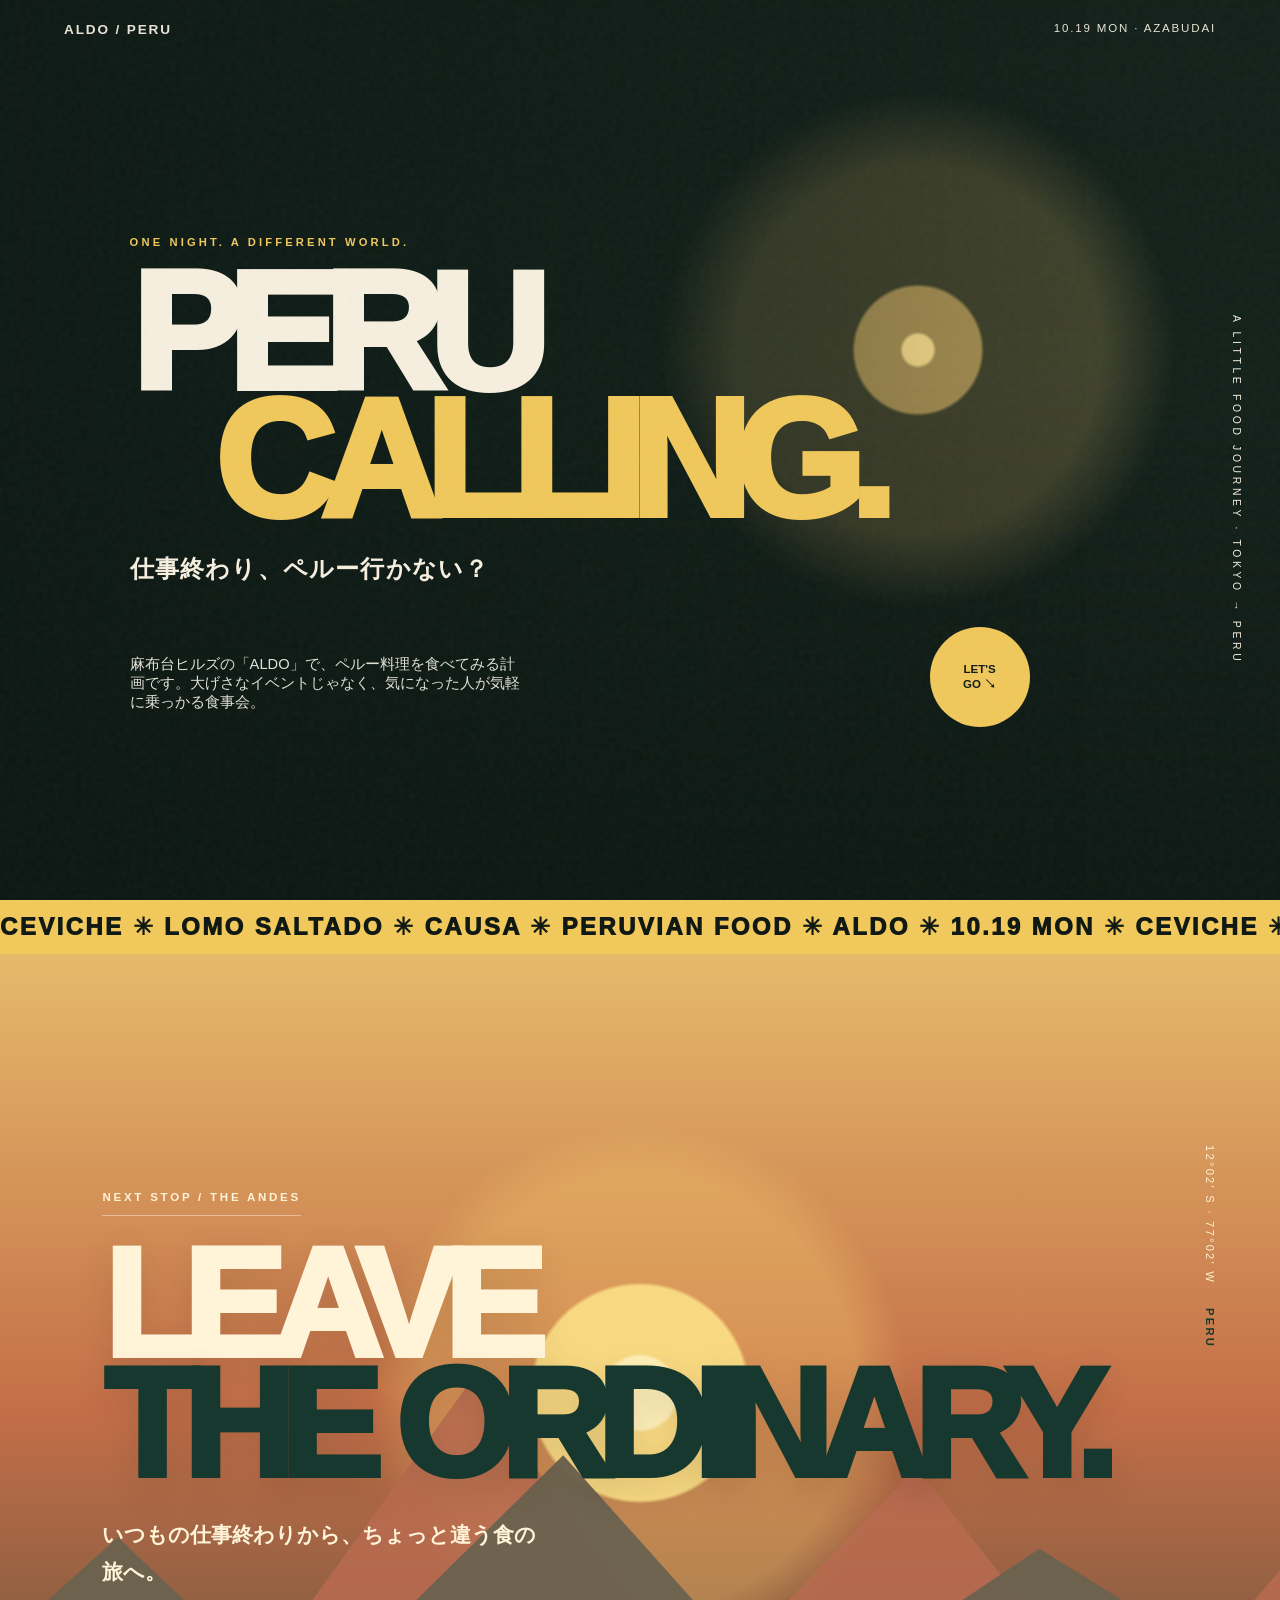
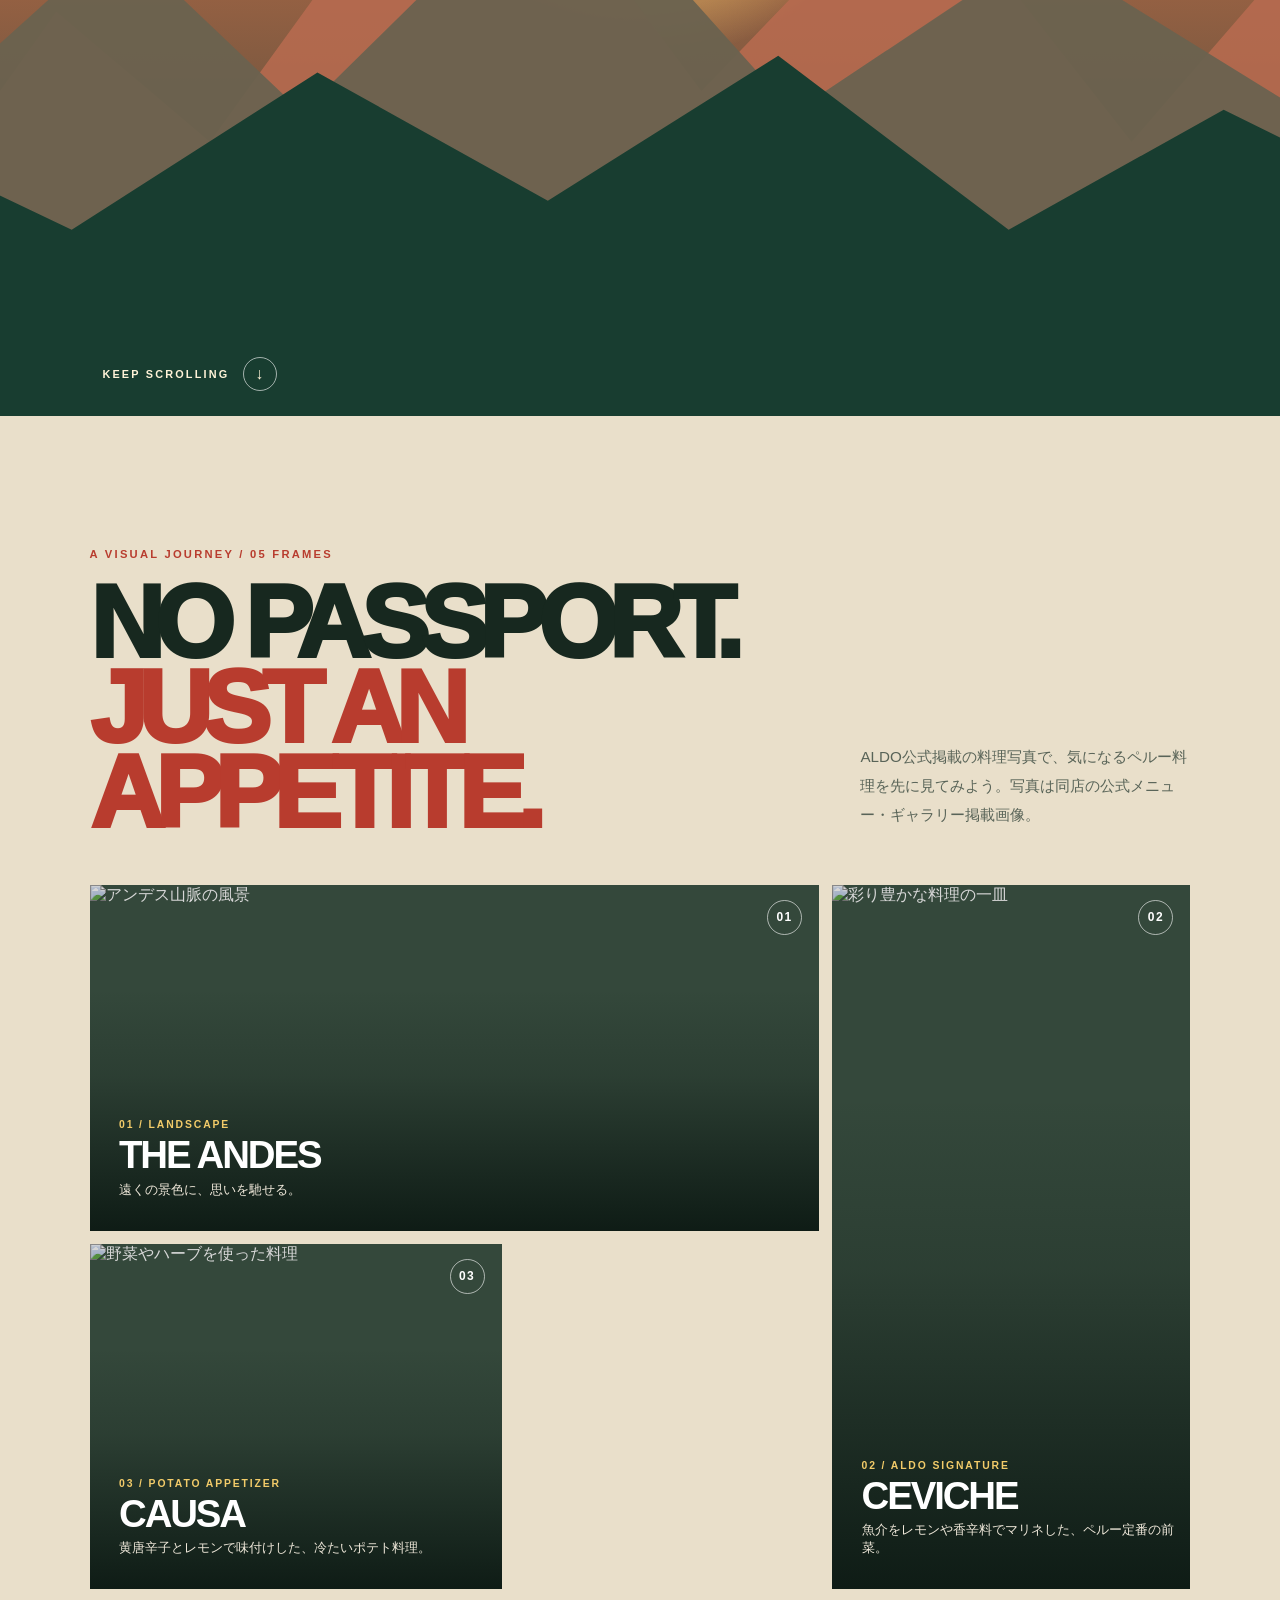
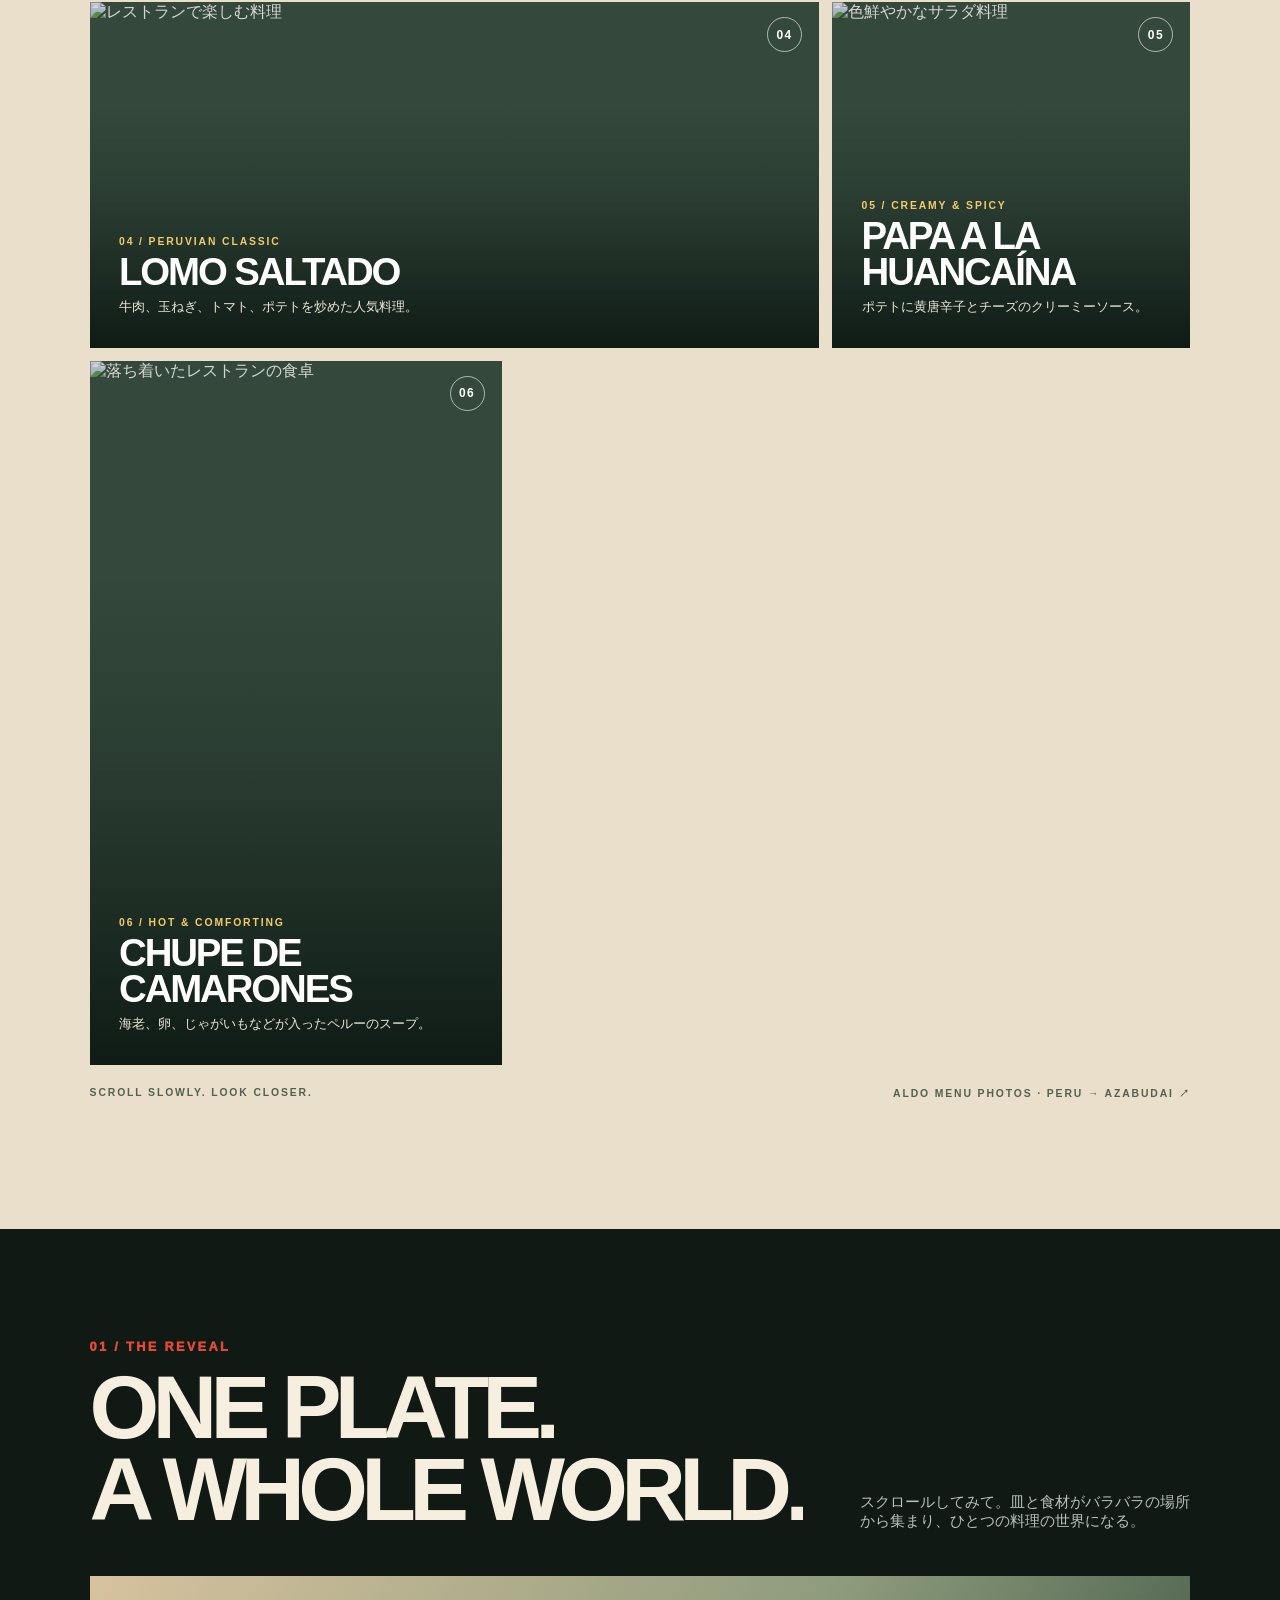
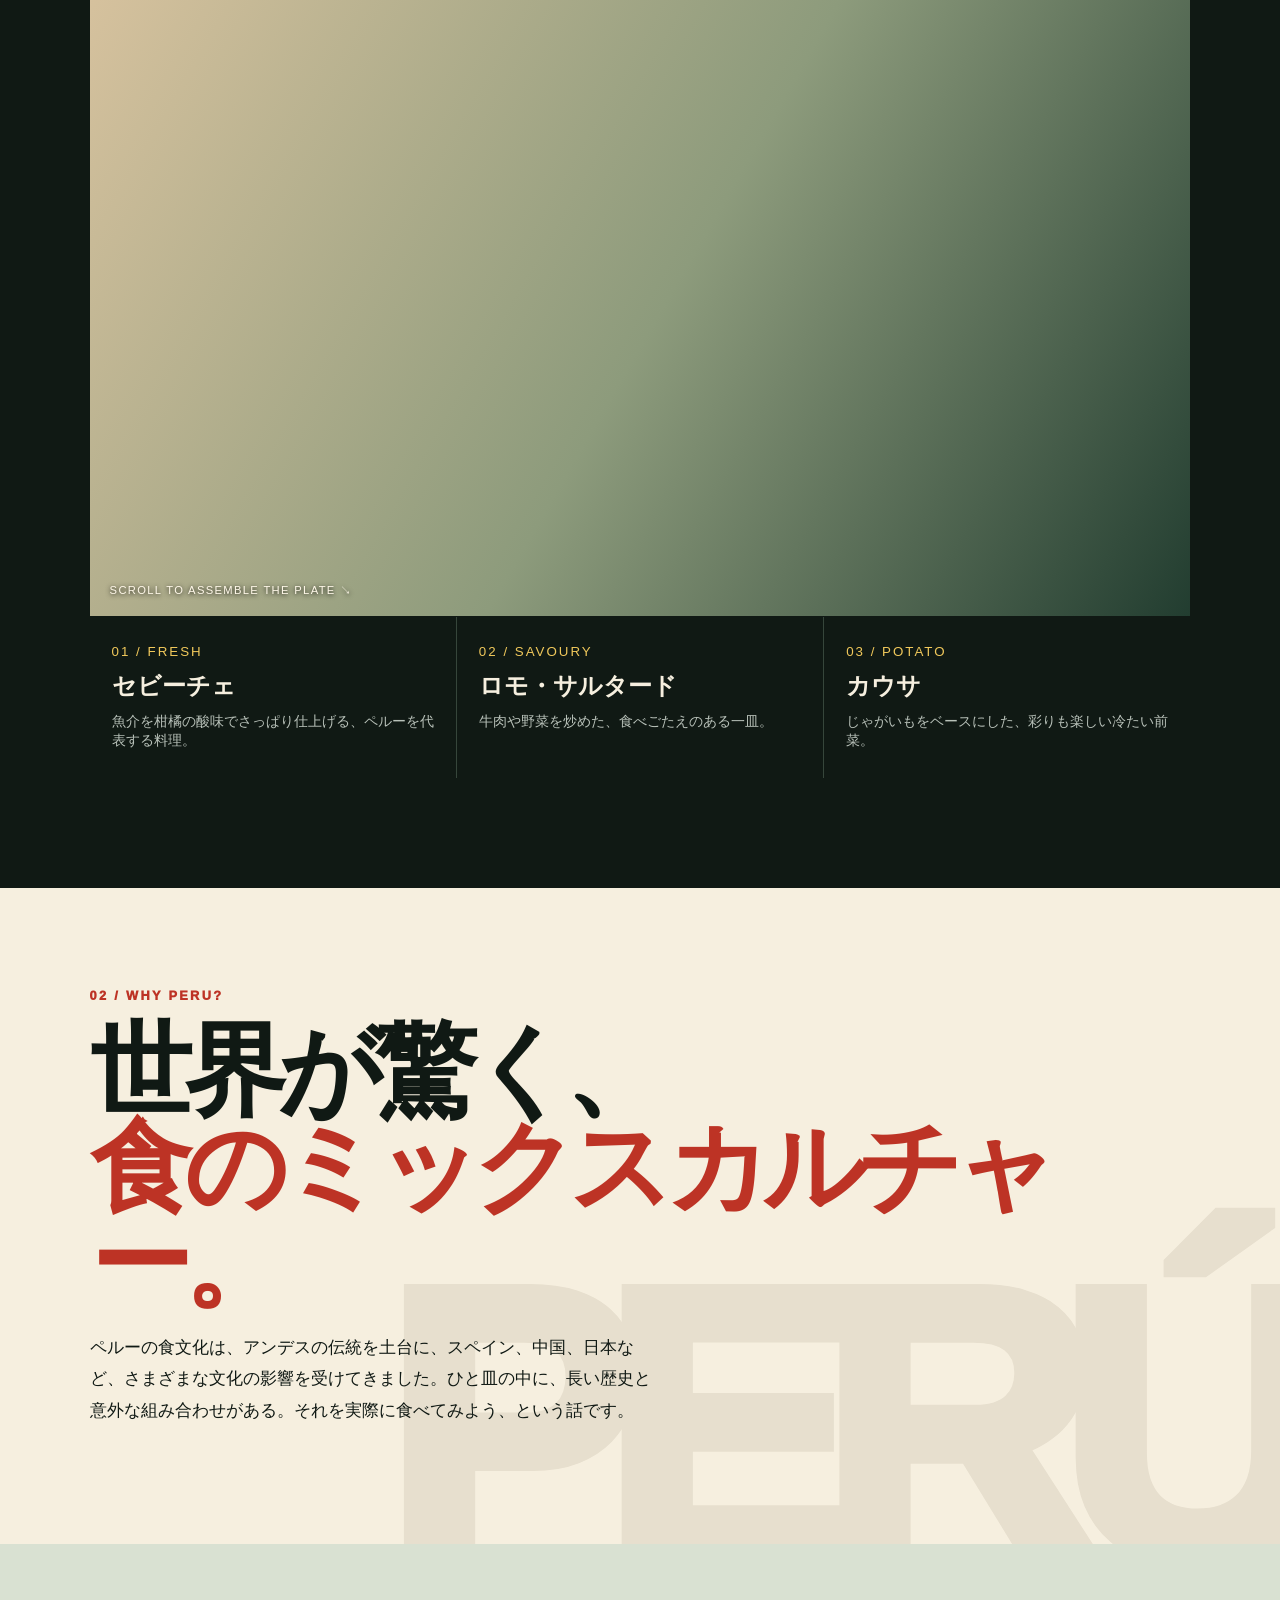
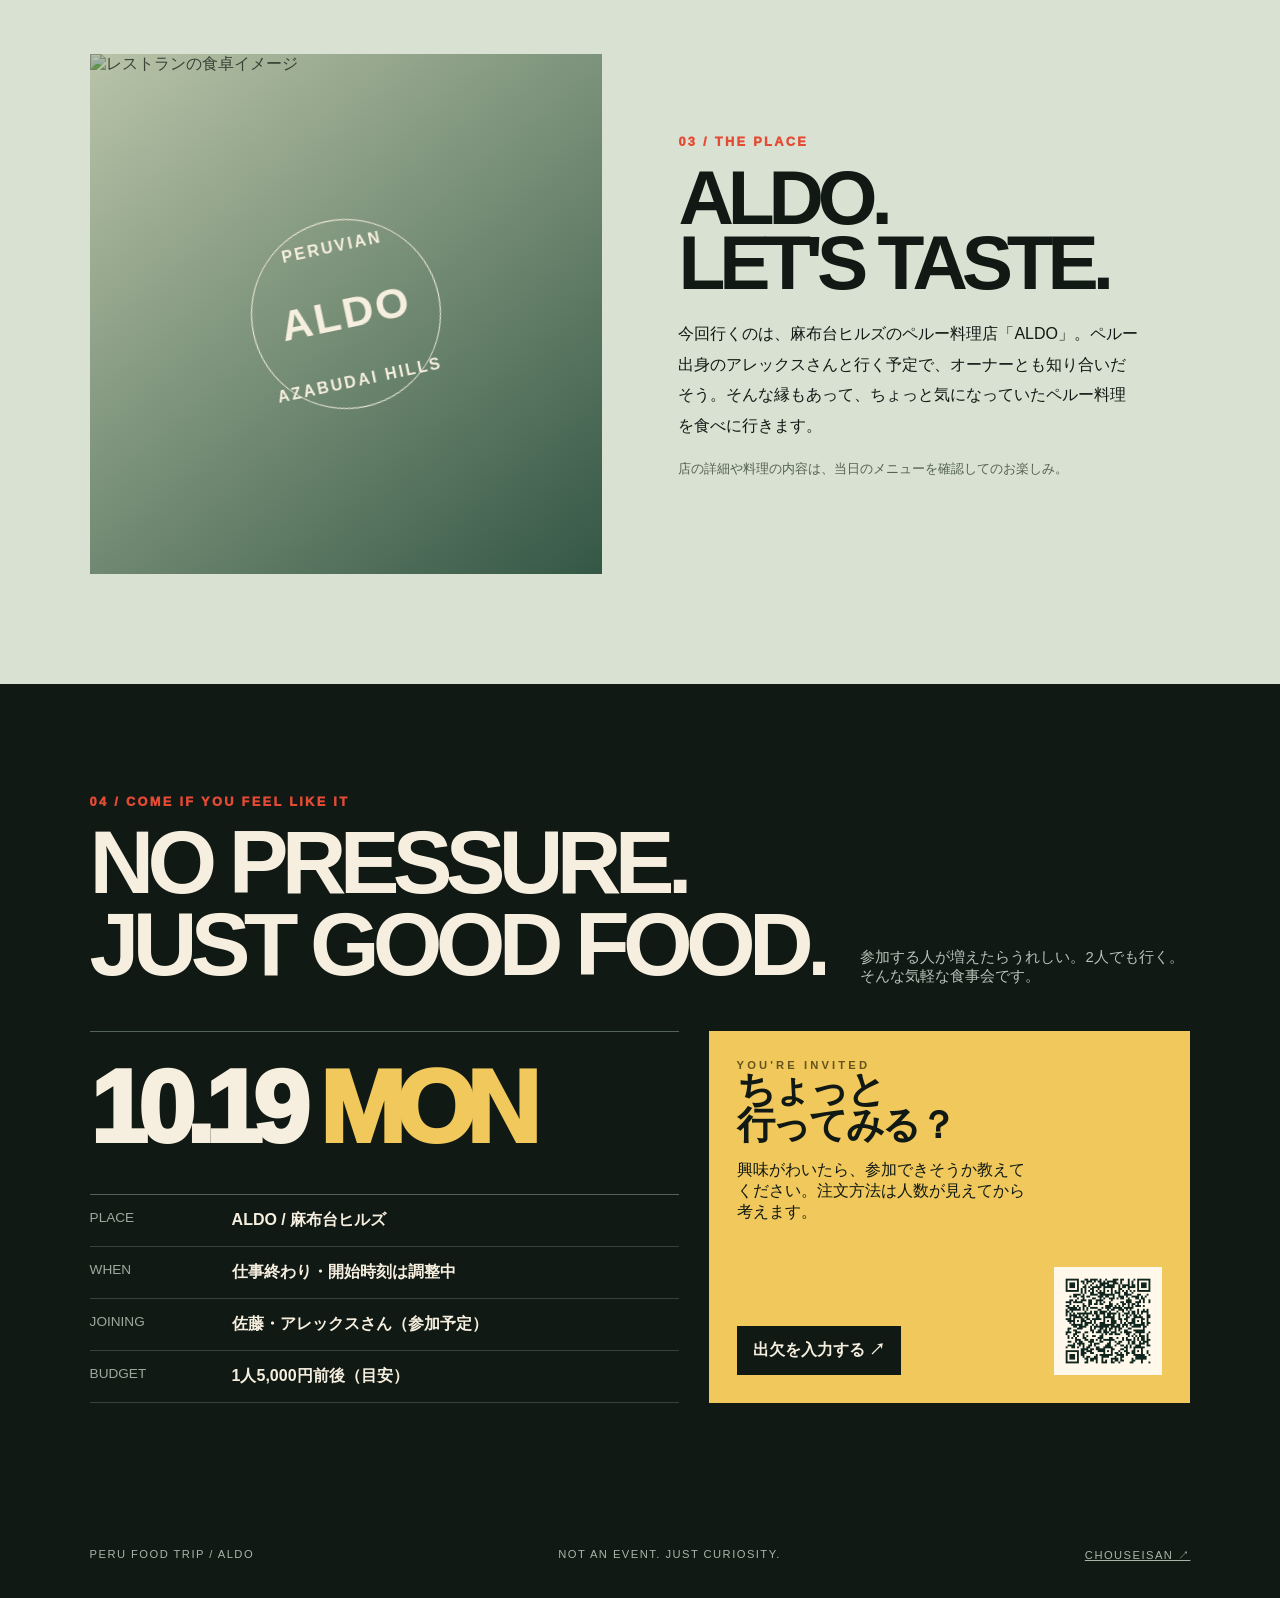
==== commit 4e4bb6d4: "Add files via upload" ====
--- a/index.html
+++ b/index.html
@@ -185,7 +185,7 @@
 <section class="photo-editorial" id="visual-trip">
   <div class="photo-head">
     <div><span class="photo-eyebrow">A VISUAL JOURNEY / 05 FRAMES</span><h2>NO PASSPORT.<br><em>JUST AN APPETITE.</em></h2></div>
-    <p>ペルーの風景、食卓、料理。写真をめくるように、少しずつ旅してみる。</p>
+    <p>ALDO公式掲載の料理写真で、気になるペルー料理を先に見てみよう。写真は同店の公式メニュー・ギャラリー掲載画像。</p>
   </div>
   <div class="photo-mosaic">
     <figure class="photo-card photo-wide">
@@ -194,32 +194,32 @@
       <b class="photo-number">01</b>
     </figure>
     <figure class="photo-card photo-tall">
-      <img src="https://images.unsplash.com/photo-1512621776951-a57141f2eefd?auto=format&fit=crop&w=1100&q=88" alt="彩り豊かな料理の一皿" loading="lazy">
-      <figcaption><small>02 / FRESH & COLORFUL</small><strong>COLOR ON A PLATE</strong><span>食材の色まで、おいしそう。</span></figcaption>
+      <img src="https://cdn.r-corona.jp/prd.rb.r-corona.jp/assets/site_files/ql8tgjbs/57910512/4rg3_w500h500.jpg" alt="彩り豊かな料理の一皿" loading="lazy">
+      <figcaption><small>02 / ALDO SIGNATURE</small><strong>CEVICHE</strong><span>魚介をレモンや香辛料でマリネした、ペルー定番の前菜。</span></figcaption>
       <b class="photo-number">02</b>
     </figure>
     <figure class="photo-card">
-      <img src="https://images.unsplash.com/photo-1547592180-85f173990554?auto=format&fit=crop&w=1100&q=88" alt="野菜やハーブを使った料理" loading="lazy">
-      <figcaption><small>03 / INGREDIENTS</small><strong>FRESH DETAILS</strong><span>ひと皿をつくる素材たち。</span></figcaption>
+      <img src="https://cdn.r-corona.jp/prd.rb.r-corona.jp/assets/site_files/ql8tgjbs/57910515/t07t_w500h500.jpg" alt="野菜やハーブを使った料理" loading="lazy">
+      <figcaption><small>03 / POTATO APPETIZER</small><strong>CAUSA</strong><span>黄唐辛子とレモンで味付けした、冷たいポテト料理。</span></figcaption>
       <b class="photo-number">03</b>
     </figure>
     <figure class="photo-card photo-wide photo-food">
-      <img src="https://images.unsplash.com/photo-1476224203421-9ac39bcb3327?auto=format&fit=crop&w=1600&q=90" alt="レストランで楽しむ料理" loading="lazy">
-      <figcaption><small>04 / AT THE TABLE</small><strong>GOOD FOOD, GOOD COMPANY.</strong><span>仕事終わりに、知らない味を囲んでみる。</span></figcaption>
+      <img src="https://cdn.goope.jp/212121/240630113721-6680c4e1deae7_l.jpg" alt="レストランで楽しむ料理" loading="lazy">
+      <figcaption><small>04 / PERUVIAN CLASSIC</small><strong>LOMO SALTADO</strong><span>牛肉、玉ねぎ、トマト、ポテトを炒めた人気料理。</span></figcaption>
       <b class="photo-number">04</b>
     </figure>
     <figure class="photo-card">
-      <img src="https://images.unsplash.com/photo-1540189549336-e6e99c3679fe?auto=format&fit=crop&w=1100&q=88" alt="色鮮やかなサラダ料理" loading="lazy">
-      <figcaption><small>05 / A LITTLE ADVENTURE</small><strong>TRY SOMETHING NEW</strong><span>食べたことのないものを、ひと口。</span></figcaption>
+      <img src="https://cdn.r-corona.jp/prd.rb.r-corona.jp/assets/site_files/ql8tgjbs/57910494/5lrm_w500h500.jpg" alt="色鮮やかなサラダ料理" loading="lazy">
+      <figcaption><small>05 / CREAMY & SPICY</small><strong>PAPA A LA HUANCAÍNA</strong><span>ポテトに黄唐辛子とチーズのクリーミーソース。</span></figcaption>
       <b class="photo-number">05</b>
     </figure>
     <figure class="photo-card photo-tall">
-      <img src="https://images.unsplash.com/photo-1414235077428-338989a2e8c0?auto=format&fit=crop&w=1100&q=88" alt="落ち着いたレストランの食卓" loading="lazy">
-      <figcaption><small>06 / THE PLACE</small><strong>MEET AT ALDO</strong><span>麻布台で、ペルーを味わう夜。</span></figcaption>
+      <img src="https://cdn.goope.jp/212121/240629231048-668015e83449c_l.jpg" alt="落ち着いたレストランの食卓" loading="lazy">
+      <figcaption><small>06 / HOT & COMFORTING</small><strong>CHUPE DE CAMARONES</strong><span>海老、卵、じゃがいもなどが入ったペルーのスープ。</span></figcaption>
       <b class="photo-number">06</b>
     </figure>
   </div>
-  <div class="photo-foot"><span>SCROLL SLOWLY. LOOK CLOSER.</span><span>PERU → AZABUDAI, TOKYO ↗</span></div>
+  <div class="photo-foot"><span>SCROLL SLOWLY. LOOK CLOSER.</span><span>ALDO MENU PHOTOS · PERU → AZABUDAI ↗</span></div>
 </section>
 
 <section class="section" id="food">
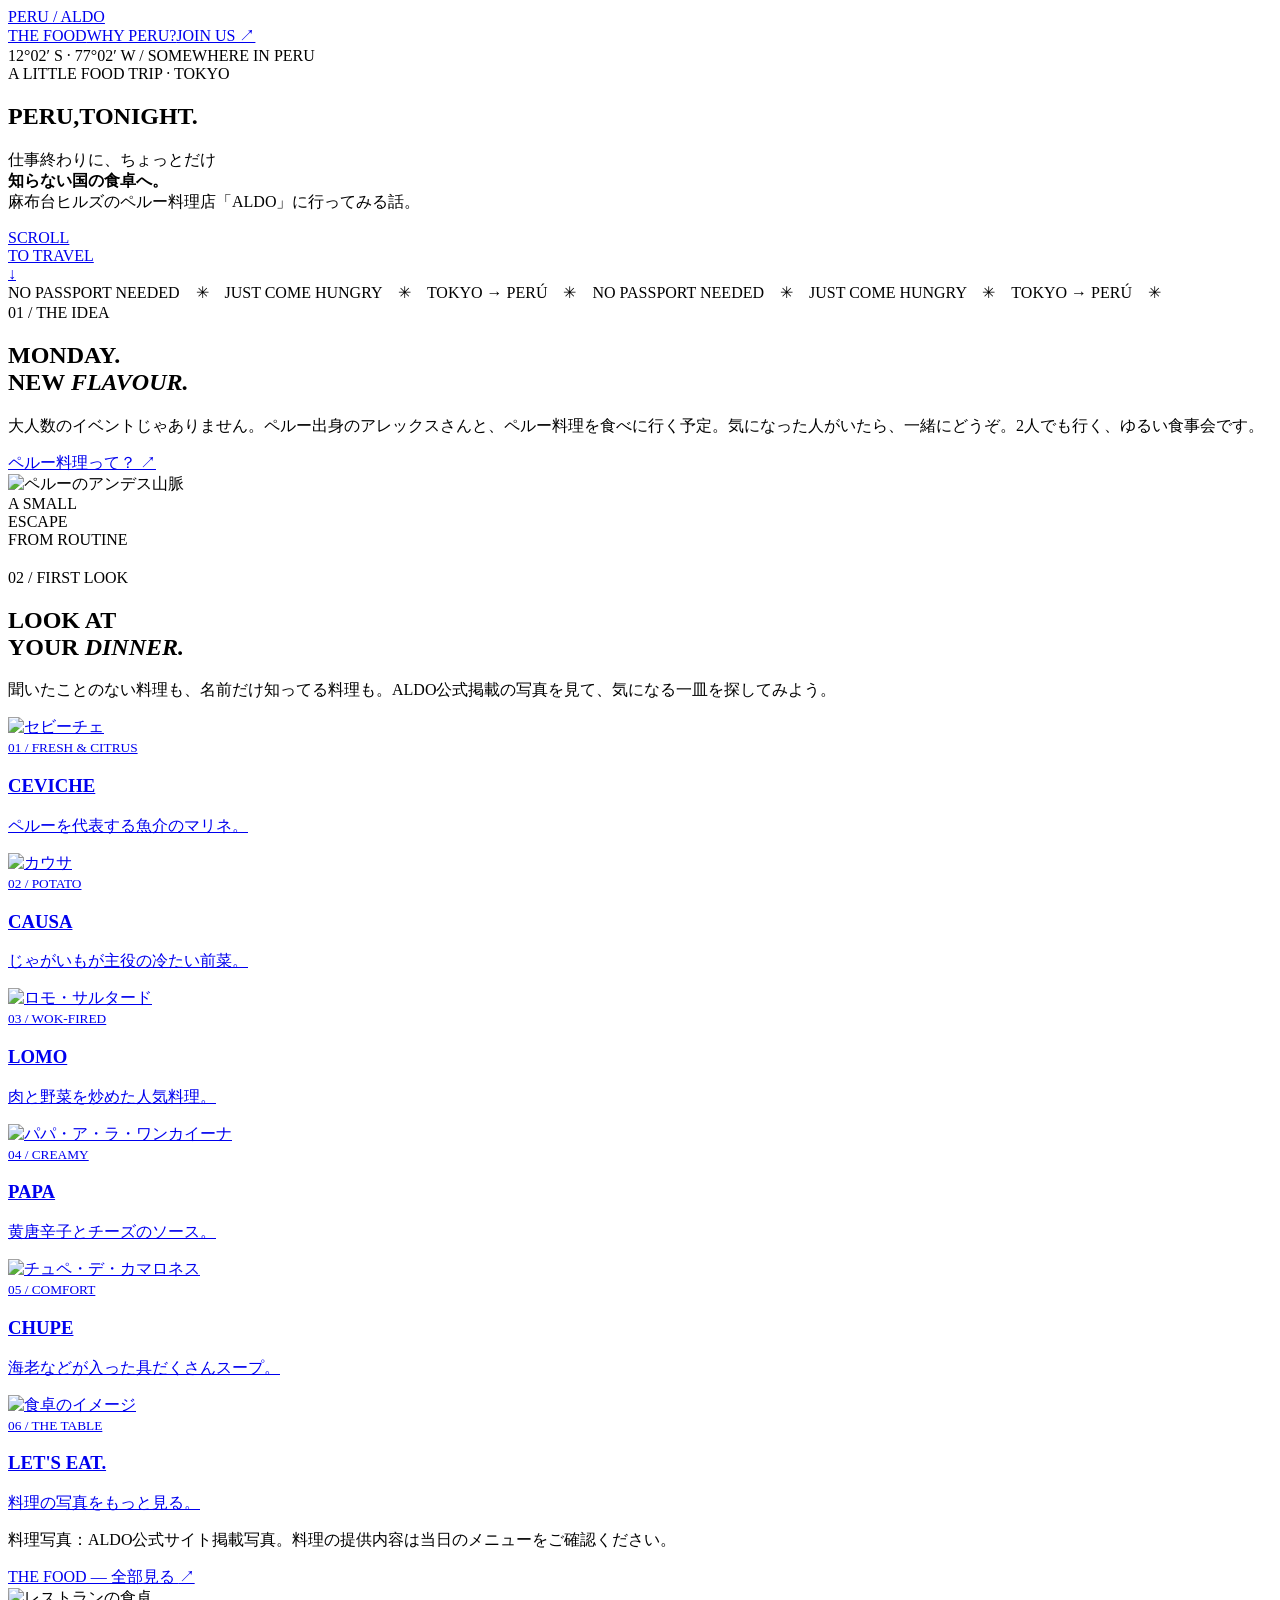
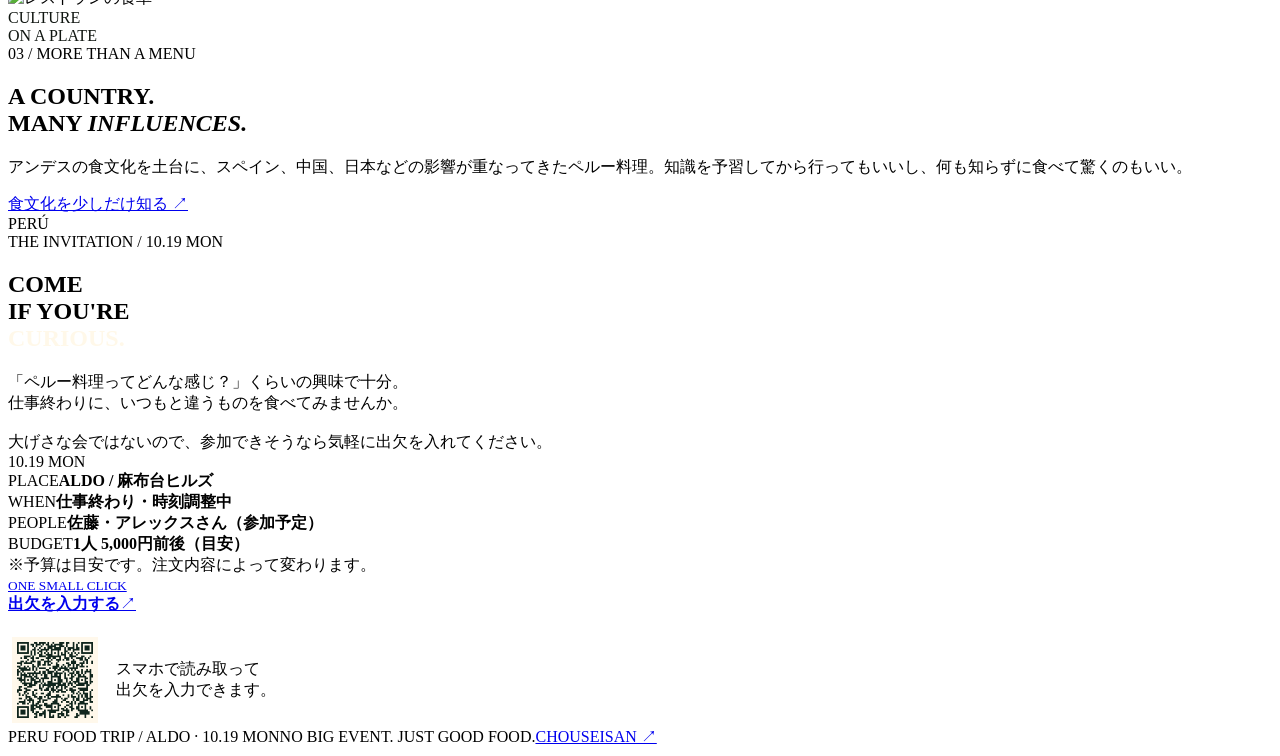
==== commit d37dbe8c: "Add files via upload" ====
--- a/index.html
+++ b/index.html
@@ -1,265 +1,8 @@
-<!doctype html>
-<html lang="ja">
-<head>
-<meta charset="utf-8">
-<meta name="viewport" content="width=device-width,initial-scale=1,viewport-fit=cover">
-<meta name="theme-color" content="#0c1713">
-<title>PERU / ALDO — 10.19</title>
-<style>
-:root{--ink:#101914;--cream:#f6efdF;--red:#e54a35;--gold:#f0c85b;--green:#183d30}
-*{box-sizing:border-box}html{scroll-behavior:smooth;background:var(--ink)}body{margin:0;color:var(--cream);font-family:Arial,"Hiragino Kaku Gothic ProN",Meiryo,sans-serif;background:var(--ink);overflow-x:hidden}button,a{font:inherit}a{color:inherit}.grain{pointer-events:none;position:fixed;inset:0;z-index:20;opacity:.09;background-image:url("data:image/svg+xml,%3Csvg viewBox='0 0 180 180' xmlns='http://www.w3.org/2000/svg'%3E%3Cfilter id='n'%3E%3CfeTurbulence type='fractalNoise' baseFrequency='.9' numOctaves='3' stitchTiles='stitch'/%3E%3C/filter%3E%3Crect width='100%25' height='100%25' filter='url(%23n)' opacity='.45'/%3E%3C/svg%3E")}
-.progress{position:fixed;top:0;left:0;height:3px;width:0;background:var(--gold);z-index:30}
-nav{position:absolute;z-index:5;top:0;left:0;right:0;display:flex;justify-content:space-between;padding:22px 5vw;font-size:.72rem;letter-spacing:.16em;color:#e9e3d6}nav b{font-size:.85rem}
-.hero{min-height:100svh;position:relative;overflow:hidden;display:flex;align-items:flex-end;background:#14231c}
-.hero-bg{position:absolute;inset:-7%;background:linear-gradient(0deg,#0c1713 0%,#0c17131c 58%,#0c171333 100%),url('https://images.unsplash.com/photo-1526392060635-9d6019884377?auto=format&fit=crop&w=2000&q=90') center/cover;transform:scale(1.08);animation:landscape 18s ease-in-out infinite alternate;filter:saturate(.83)}
-@keyframes landscape{from{transform:scale(1.08) translate3d(1%,0,0)}to{transform:scale(1.22) translate3d(-1%,-1%,0)}}
-.sun{position:absolute;width:min(58vw,520px);aspect-ratio:1;border-radius:50%;background:radial-gradient(circle,#f5d57d 0 4%,#efbc5caa 5% 17%,#efbc5c33 18% 50%,transparent 70%);right:8%;top:10%;mix-blend-mode:screen;animation:sunPulse 6s ease-in-out infinite alternate}
-@keyframes sunPulse{to{transform:scale(1.12);opacity:.75}}
-.hero:after{content:"";position:absolute;inset:0;background:linear-gradient(90deg,#0c1713b8,transparent 85%);pointer-events:none}
-.hero-content{position:relative;z-index:2;width:100%;padding:16vh 7vw 9vh;max-width:1200px;margin:auto}
-.micro{letter-spacing:.28em;font-size:.7rem;font-weight:bold;color:var(--gold);text-transform:uppercase}
-h1{margin:22px 0 18px;font-size:clamp(4rem,13vw,11rem);line-height:.76;letter-spacing:-.09em;font-weight:950;text-transform:uppercase}
-h1 span{display:block}h1 span:nth-child(2){color:var(--gold);padding-left:.5em}
-.hero-jp{font-size:clamp(1.1rem,2vw,1.5rem);font-weight:700;letter-spacing:.05em;margin-top:30px}
-.hero-bottom{display:flex;align-items:flex-end;justify-content:space-between;gap:20px;margin-top:42px;max-width:900px}.hero-bottom p{max-width:390px;color:#e1e1d5;font-size:.92rem}
-.circle-link{display:grid;place-items:center;width:100px;height:100px;flex-shrink:0;border-radius:50%;background:var(--gold);color:var(--ink);font-weight:900;text-decoration:none;text-align:center;font-size:.72rem;line-height:1.3;transition:transform .3s}.circle-link:hover{transform:rotate(-12deg) scale(1.08)}
-.vertical{position:absolute;z-index:3;right:3vw;top:35%;writing-mode:vertical-rl;letter-spacing:.35em;font-size:.65rem}
-.marquee{overflow:hidden;background:var(--gold);color:var(--ink);padding:13px 0;font-weight:950;font-size:clamp(1rem,2.5vw,1.5rem);letter-spacing:.1em;white-space:nowrap}
-.marquee span{display:inline-block;animation:marquee 22s linear infinite}@keyframes marquee{to{transform:translateX(-50%)}}
-.section{padding:110px 7vw;position:relative}.section-head{display:flex;justify-content:space-between;align-items:flex-end;gap:24px;margin-bottom:45px}.index{color:var(--red);font-weight:950;font-size:.8rem;letter-spacing:.18em}.section h2{font-size:clamp(2.5rem,7vw,6rem);line-height:.92;letter-spacing:-.075em;margin:12px 0 0}.section-head p{max-width:330px;color:#b8c1b9;margin:0;font-size:.93rem}
-.food-stage{height:min(76vw,640px);min-height:360px;position:relative;overflow:hidden;background:#d9c8a7;color:var(--ink);display:grid;place-items:center}
-.food-bg{position:absolute;inset:0;background:linear-gradient(120deg,#d7c29e,#8d9b7c 52%,#223d30);transition:filter .5s}
-.big-plate{position:absolute;width:min(66vw,510px);aspect-ratio:1;border-radius:50%;background:radial-gradient(circle,#eee2cc 0 48%,#b6a68b 49% 51%,#f7edda 52% 63%,#a88e6a 64% 66%,#e8dcc6 67% 72%,#f9f2e4 73% 76%,#68796a 77% 80%,#e6d7bb 81%);box-shadow:0 35px 60px #0005;transform:translateY(80px) rotate(-24deg) scale(.7);opacity:0;transition:transform 1.1s cubic-bezier(.16,1,.3,1),opacity .7s}
-.food-stage.active .big-plate{transform:translateY(0) rotate(0) scale(1);opacity:1}
-.food-stage.active .food-bg{filter:saturate(1.35)}
-.floating{position:absolute;font-size:clamp(2.2rem,6vw,5rem);filter:drop-shadow(0 14px 12px #0004);opacity:0;transition:transform 1s cubic-bezier(.16,1,.3,1),opacity .5s}
-.food-stage.active .floating{opacity:1;transform:translate(0,0) rotate(0)!important}
-.f1{transform:translate(-180px,-150px) rotate(-70deg);left:25%;top:23%}.f2{transform:translate(190px,-130px) rotate(70deg);right:23%;top:23%}.f3{transform:translate(-180px,140px) rotate(-50deg);left:27%;bottom:18%}.f4{transform:translate(190px,130px) rotate(55deg);right:24%;bottom:20%}
-.food-words{position:absolute;z-index:2;text-align:center;font-size:clamp(2rem,7vw,5.5rem);font-weight:950;letter-spacing:-.08em;line-height:.8;color:#183d30;mix-blend-mode:multiply;opacity:0;transform:translateY(30px);transition:all .7s .25s}
-.food-stage.active .food-words{opacity:1;transform:translateY(0)}.food-words span{color:#d63d2c;display:block}
-.stage-hint{position:absolute;bottom:18px;left:20px;color:#fff8e9;font-size:.7rem;letter-spacing:.12em;text-shadow:0 1px 5px #000}
-.food-info{display:grid;grid-template-columns:repeat(3,1fr);gap:1px;background:#36463b;margin-top:1px}
-.food-info article{background:var(--ink);padding:25px 22px 28px}.food-info small{color:var(--gold);letter-spacing:.15em}.food-info h3{font-size:1.5rem;margin:10px 0}.food-info p{font-size:.9rem;color:#b8c1b9;margin:0}
-.quote{background:var(--cream);color:var(--ink);padding:100px 7vw;position:relative;overflow:hidden}
-.quote:after{content:"PERÚ";position:absolute;right:-.03em;bottom:-.28em;font-size:clamp(9rem,30vw,28rem);font-weight:950;letter-spacing:-.1em;color:#e7dfce;z-index:0}
-.quote-inner{position:relative;z-index:1;max-width:1000px}.quote .index{color:#bd3325}.quote h2{font-size:clamp(2.8rem,8vw,7rem);line-height:.94;letter-spacing:-.075em;margin:20px 0}.quote h2 em{font-style:normal;color:#bd3325}.quote p{max-width:570px;font-size:1.05rem;line-height:1.9}
-.place{display:grid;grid-template-columns:1fr 1fr;gap:6vw;align-items:center;background:#d9e1d2;color:var(--ink)}
-.place-art{height:520px;position:relative;overflow:hidden;background:linear-gradient(140deg,#b9c4a8,#345745);display:grid;place-items:center}
-.place-art img{width:100%;height:100%;position:absolute;object-fit:cover;mix-blend-mode: multiply;opacity:.72}
-.place-seal{width:190px;height:190px;border:1px solid #f6efdf;border-radius:50%;display:grid;place-items:center;text-align:center;color:#f6efdf;position:relative;font-weight:900;letter-spacing:.15em;transform:rotate(-12deg)}
-.place-seal strong{font-size:2.7rem;display:block}
-.place-copy h2{font-size:clamp(3rem,6vw,5.5rem);line-height:.85;letter-spacing:-.08em;margin:16px 0 24px}.place-copy p{line-height:1.9;max-width:460px}.place-copy .sub{color:#536252;font-size:.8rem}
-.details{background:#101914}.detail-grid{display:grid;grid-template-columns:1.1fr .9fr;gap:30px}.date-block{border-top:1px solid #536357;padding-top:25px}.date-big{font-size:clamp(3rem,8vw,7rem);font-weight:950;letter-spacing:-.09em;line-height:1}.date-big span{color:var(--gold)}.detail-list{margin-top:35px;border-top:1px solid #536357}.detail-row{display:grid;grid-template-columns:130px 1fr;gap:12px;border-bottom:1px solid #34443a;padding:15px 0}.detail-row span:first-child{color:#9ca99d;font-size:.85rem}.detail-row span:last-child{font-weight:700}
-.join-card{background:var(--gold);color:var(--ink);padding:28px;display:flex;flex-direction:column;justify-content:space-between;min-height:340px}.join-card h3{font-size:2.4rem;letter-spacing:-.06em;line-height:.95;margin:0}.join-card p{max-width:300px}.join-bottom{display:flex;align-items:flex-end;justify-content:space-between;gap:12px}.qr{width:108px;height:108px;background:#fff8eb;padding:6px}.join-button{display:inline-block;padding:14px 16px;background:var(--ink);color:var(--cream);text-decoration:none;font-weight:900;transition:transform .2s}.join-button:hover{transform:translateY(-4px)}
-footer{padding:35px 7vw;display:flex;justify-content:space-between;gap:20px;flex-wrap:wrap;font-size:.7rem;letter-spacing:.13em;color:#aab5aa}
-.reveal{opacity:0;transform:translateY(45px);transition:opacity .8s,transform .8s cubic-bezier(.2,.8,.2,1)}.reveal.on{opacity:1;transform:none}
-@media(max-width:700px){nav{padding:18px 20px}.hero-content{padding:15vh 22px 8vh}h1{font-size:clamp(4rem,18vw,7rem)}.hero-bottom{align-items:flex-start}.circle-link{width:78px;height:78px}.vertical{right:12px}.section{padding:75px 22px}.section-head{display:block}.section-head p{margin-top:18px}.food-info{grid-template-columns:1fr}.food-info article{padding:22px}.quote{padding:75px 22px}.place{grid-template-columns:1fr;gap:35px}.place-art{height:340px}.place-copy h2{font-size:4rem}.detail-grid{grid-template-columns:1fr}.date-big{font-size:4.4rem}.detail-row{grid-template-columns:100px 1fr}.join-card{min-height:300px}.qr{width:90px;height:90px}}
-
-
-.photo-editorial{padding:clamp(72px,10vw,145px) 7vw;background:#e9dfca;color:#17281f;position:relative;overflow:hidden}
-.photo-head{display:flex;justify-content:space-between;align-items:flex-end;gap:28px;margin:0 auto 50px;max-width:1400px}
-.photo-eyebrow{font-size:.7rem;letter-spacing:.2em;font-weight:900;color:#b83c2e}
-.photo-head h2{font-size:clamp(2.8rem,8vw,7rem);line-height:.83;letter-spacing:-.09em;margin:18px 0 0;font-weight:950}
-.photo-head h2 em{font-style:normal;color:#b83c2e}
-.photo-head p{max-width:330px;line-height:1.9;font-size:.95rem;margin:0 0 5px;color:#596458}
-.photo-mosaic{display:grid;grid-template-columns:1.15fr .85fr 1fr;grid-auto-rows:clamp(210px,27vw,390px);gap:13px;max-width:1400px;margin:auto}
-.photo-card{margin:0;position:relative;overflow:hidden;background:#34483b;color:#fff;isolation:isolate;min-height:0}
-.photo-card.photo-wide{grid-column:span 2}
-.photo-card.photo-tall{grid-row:span 2}
-.photo-card img{width:100%;height:100%;display:block;object-fit:cover;transition:transform 1.2s cubic-bezier(.2,.7,.2,1),filter .7s;filter:saturate(.82) brightness(.84)}
-.photo-card:after{content:"";position:absolute;inset:0;z-index:1;background:linear-gradient(0deg,#08140fd9 0%,#08140f30 45%,transparent 70%);pointer-events:none}
-.photo-card:hover img{transform:scale(1.09);filter:saturate(1.12) brightness(.96)}
-.photo-card figcaption{position:absolute;z-index:2;left:clamp(16px,2.3vw,32px);right:16px;bottom:clamp(17px,2.5vw,34px);display:flex;flex-direction:column;gap:7px}
-.photo-card figcaption small{font-size:.65rem;letter-spacing:.18em;color:#f2cb69;font-weight:900}
-.photo-card figcaption strong{font-size:clamp(1.25rem,3vw,2.6rem);line-height:.95;letter-spacing:-.055em}
-.photo-card figcaption span{font-size:.83rem;color:#eee7d9}
-.photo-number{position:absolute;z-index:2;top:15px;right:17px;font-size:.75rem;letter-spacing:.12em;border:1px solid #fff9;border-radius:50%;width:35px;height:35px;display:grid;place-items:center}
-.photo-foot{display:flex;justify-content:space-between;gap:15px;margin:22px auto 0;max-width:1400px;font-size:.65rem;letter-spacing:.18em;font-weight:900;color:#536052}
-.photo-card.reveal{opacity:0;transform:translateY(45px) scale(.985);transition:opacity .8s,transform .8s cubic-bezier(.2,.8,.2,1)}
-.photo-card.reveal.on{opacity:1;transform:none}
-@media(max-width:700px){
- .photo-editorial{padding:78px 16px}
- .photo-head{display:block;margin-bottom:30px}
- .photo-head h2{font-size:clamp(2.8rem,12vw,5rem)}
- .photo-head p{margin-top:20px}
- .photo-mosaic{grid-template-columns:1fr 1fr;grid-auto-rows:230px;gap:8px}
- .photo-card.photo-wide{grid-column:span 2}
- .photo-card.photo-tall{grid-row:span 1}
- .photo-card figcaption{left:13px;bottom:14px;gap:5px}
- .photo-card figcaption strong{font-size:1.25rem}
- .photo-card figcaption span{font-size:.72rem}
- .photo-card figcaption small{font-size:.58rem}
- .photo-foot{font-size:.55rem;letter-spacing:.1em}
-}
-
-/* V2: stronger cinematic motion, designed to remain scrollable on iPhone */
-.portal-scene{height:118svh;min-height:720px;max-height:1150px;position:relative;overflow:hidden;isolation:isolate;background:#d5b66d;color:#fff3d8;display:flex;align-items:center}
-.portal-sky{position:absolute;inset:0;background:linear-gradient(180deg,#e7bd6c 0%,#c46f48 43%,#253e36 100%);transform:scale(1.04);transition:filter .4s}
-.portal-sun{position:absolute;width:min(55vw,560px);aspect-ratio:1;border-radius:50%;left:50%;top:15%;transform:translateX(-50%);background:radial-gradient(circle,#fff0b9 0 9%,#f8d982 10% 27%,#f6ca6c55 28% 55%,transparent 68%);filter:blur(.5px);transition:transform .15s linear}
-.mountain{position:absolute;inset:auto -10% 0;height:68%;transform-origin:50% 100%;will-change:transform;transition:transform .2s linear}
-.mountain-back{background:#b96b50;clip-path:polygon(0 80%,12% 44%,22% 62%,39% 12%,54% 55%,68% 24%,82% 62%,93% 35%,100% 65%,100% 100%,0 100%);opacity:.85}
-.mountain-mid{height:55%;background:#6b6250;clip-path:polygon(0 56%,16% 18%,28% 48%,45% 4%,60% 48%,76% 20%,100% 59%,100% 100%,0 100%);opacity:.95}
-.mountain-front{height:39%;background:#183d30;clip-path:polygon(0 32%,13% 55%,29% 17%,44% 48%,59% 13%,74% 55%,88% 26%,100% 48%,100% 100%,0 100%);box-shadow:0 -20px 70px #10251d55}
-.portal-copy{position:relative;z-index:3;width:100%;padding:0 8vw 9vh;align-self:center;margin-top:-10vh}
-.portal-kicker{display:inline-block;font-size:.72rem;letter-spacing:.24em;font-weight:900;border-bottom:1px solid #fff6;padding-bottom:12px}
-.portal-title{display:flex;flex-direction:column;font-size:clamp(3.7rem,12vw,10rem);font-weight:950;line-height:.78;letter-spacing:-.095em;margin:30px 0;text-shadow:0 12px 35px #34261d22}
-.portal-title span{opacity:0;transform:translateY(65px) rotate(2deg);transition:opacity .7s,transform .9s cubic-bezier(.16,1,.3,1)}
-.portal-title span+span{transition-delay:.12s;color:#17382e}
-.portal-scene.active .portal-title span{opacity:1;transform:translateY(0) rotate(0)}
-.portal-copy p{font-size:clamp(1rem,2vw,1.3rem);font-weight:700;max-width:440px;line-height:1.8;opacity:0;transform:translateY(20px);transition:all .7s .28s}
-.portal-scene.active .portal-copy p{opacity:1;transform:none}
-.portal-coordinates{position:absolute;right:5vw;top:18%;z-index:3;writing-mode:vertical-rl;font-size:.7rem;letter-spacing:.2em;color:#fff2d4}
-.portal-coordinates i{font-style:normal;font-weight:900;color:#17382e;margin-top:18px}
-.portal-scroll{position:absolute;z-index:4;bottom:25px;left:8vw;letter-spacing:.2em;font-size:.68rem;font-weight:900;display:flex;align-items:center;gap:14px}
-.portal-scroll span{display:grid;place-items:center;border:1px solid #fff9;border-radius:50%;width:34px;height:34px;font-size:1rem;animation:arrowNudge 1.3s ease-in-out infinite}
-@keyframes arrowNudge{50%{transform:translateY(6px)}}
-.plate-ring{position:absolute;z-index:1;left:50%;top:50%;width:min(72vw,580px);aspect-ratio:1;border:1px solid #fff9;border-radius:50%;opacity:0;transform:translate(-50%,-50%) scale(.5) rotate(-35deg);transition:all 1s cubic-bezier(.16,1,.3,1)}
-.ring-b{width:min(86vw,690px);border-style:dashed;border-color:#f4d47a99;transition-delay:.1s}
-.food-stage.active .plate-ring{opacity:.9;transform:translate(-50%,-50%) scale(1) rotate(0)}
-.food-stage.active .ring-b{transform:translate(-50%,-50%) scale(1) rotate(30deg)}
-.food-stage.active .food-bg{background:linear-gradient(120deg,#e4b65b,#9aab83 52%,#183d30)}
-.food-stage{transition:background .6s}
-.hero-bg{will-change:transform;transition:filter .3s}
-.hero-content .micro{animation:microReveal .8s .15s both}
-.hero-content h1 span{animation:headlineSlide .9s cubic-bezier(.16,1,.3,1) both}
-.hero-content h1 span:nth-child(2){animation-delay:.16s}
-.hero-jp{animation:microReveal .8s .38s both}
-.hero-bottom{animation:microReveal .8s .5s both}
-@keyframes headlineSlide{from{opacity:0;transform:translateY(80px) skewY(5deg);filter:blur(12px)}to{opacity:1;transform:translateY(0) skewY(0);filter:blur(0)}}
-@keyframes microReveal{from{opacity:0;transform:translateY(20px)}to{opacity:1;transform:none}}
-.marquee{position:relative}.marquee:after{content:"";position:absolute;top:0;bottom:0;left:-30%;width:18%;background:linear-gradient(90deg,transparent,#fff8,transparent);transform:skewX(-20deg);animation:marqueeFlash 5.5s ease-in-out infinite}
-@keyframes marqueeFlash{0%,55%{left:-30%}85%,100%{left:120%}}
-.food-stage.active .big-plate{box-shadow:0 45px 80px #0006,0 0 0 1px #fff7}
-.food-stage.active .floating{filter:drop-shadow(0 18px 15px #0006)}
-.food-stage.active .f1{animation:ingredientFloat 3.2s ease-in-out infinite}
-.food-stage.active .f2{animation:ingredientFloat 3.7s .3s ease-in-out infinite}
-.food-stage.active .f3{animation:ingredientFloat 3.4s .5s ease-in-out infinite}
-.food-stage.active .f4{animation:ingredientFloat 3.9s .2s ease-in-out infinite}
-@keyframes ingredientFloat{0%,100%{translate:0 0}50%{translate:0 -13px}}
-.section-head h2{overflow:hidden}
-.join-button{position:relative;isolation:isolate;overflow:hidden}
-.join-button:after{content:"";position:absolute;inset:0;z-index:-1;background:var(--red);transform:translateX(-105%);transition:transform .35s}
-.join-button:hover:after{transform:translateX(0)}
-.progress{box-shadow:0 0 12px #f0c85b88}
-@media(max-width:700px){
- .portal-scene{height:105svh;min-height:650px}
- .portal-copy{padding:0 22px 8vh;margin-top:-7vh}
- .portal-title{font-size:clamp(3.6rem,15vw,6rem)}
- .portal-coordinates{right:14px;top:15%}
- .mountain-back{height:57%}.mountain-mid{height:45%}.mountain-front{height:34%}
-}
-
-@media(prefers-reduced-motion:reduce){*,*:before,*:after{animation:none!important;transition:none!important;scroll-behavior:auto!important}.reveal{opacity:1;transform:none}.big-plate{opacity:1;transform:none}.floating{opacity:1;transform:none}}
-</style>
-</head>
-<body>
-<div class="grain"></div><div class="progress" id="progress"></div>
-<nav><b>ALDO / PERU</b><span>10.19 MON · AZABUDAI</span></nav>
-<header class="hero">
- <div class="hero-bg" id="heroBg"></div><div class="sun"></div><div class="vertical">A LITTLE FOOD JOURNEY · TOKYO → PERU</div>
- <div class="hero-content">
-  <div class="micro">ONE NIGHT. A DIFFERENT WORLD.</div>
-  <h1><span>PERU</span><span>CALLING.</span></h1>
-  <div class="hero-jp">仕事終わり、ペルー行かない？</div>
-  <div class="hero-bottom"><p>麻布台ヒルズの「ALDO」で、ペルー料理を食べてみる計画です。大げさなイベントじゃなく、気になった人が気軽に乗っかる食事会。</p><a class="circle-link" href="#join">LET'S<br>GO ↘</a></div>
- </div>
-</header>
-<div class="marquee"><span>CEVICHE ✳ LOMO SALTADO ✳ CAUSA ✳ PERUVIAN FOOD ✳ ALDO ✳ 10.19 MON ✳ CEVICHE ✳ LOMO SALTADO ✳ CAUSA ✳ PERUVIAN FOOD ✳ ALDO ✳ 10.19 MON ✳ </span></div>
-
-<section class="portal-scene" id="portalScene" aria-label="アンデスからペルー料理の世界へ">
-  <div class="portal-sky"></div>
-  <div class="portal-sun"></div>
-  <div class="mountain mountain-back"></div>
-  <div class="mountain mountain-mid"></div>
-  <div class="mountain mountain-front"></div>
-  <div class="portal-copy">
-    <span class="portal-kicker">NEXT STOP / THE ANDES</span>
-    <div class="portal-title"><span>LEAVE</span><span>THE ORDINARY.</span></div>
-    <p>いつもの仕事終わりから、ちょっと違う食の旅へ。</p>
-  </div>
-  <div class="portal-coordinates">12°02′ S · 77°02′ W <i>PERU</i></div>
-  <div class="portal-scroll">KEEP SCROLLING <span>↓</span></div>
-</section>
-
-
-<section class="photo-editorial" id="visual-trip">
-  <div class="photo-head">
-    <div><span class="photo-eyebrow">A VISUAL JOURNEY / 05 FRAMES</span><h2>NO PASSPORT.<br><em>JUST AN APPETITE.</em></h2></div>
-    <p>ALDO公式掲載の料理写真で、気になるペルー料理を先に見てみよう。写真は同店の公式メニュー・ギャラリー掲載画像。</p>
-  </div>
-  <div class="photo-mosaic">
-    <figure class="photo-card photo-wide">
-      <img src="https://images.unsplash.com/photo-1526392060635-9d6019884377?auto=format&fit=crop&w=1800&q=90" alt="アンデス山脈の風景" loading="lazy">
-      <figcaption><small>01 / LANDSCAPE</small><strong>THE ANDES</strong><span>遠くの景色に、思いを馳せる。</span></figcaption>
-      <b class="photo-number">01</b>
-    </figure>
-    <figure class="photo-card photo-tall">
-      <img src="https://cdn.r-corona.jp/prd.rb.r-corona.jp/assets/site_files/ql8tgjbs/57910512/4rg3_w500h500.jpg" alt="彩り豊かな料理の一皿" loading="lazy">
-      <figcaption><small>02 / ALDO SIGNATURE</small><strong>CEVICHE</strong><span>魚介をレモンや香辛料でマリネした、ペルー定番の前菜。</span></figcaption>
-      <b class="photo-number">02</b>
-    </figure>
-    <figure class="photo-card">
-      <img src="https://cdn.r-corona.jp/prd.rb.r-corona.jp/assets/site_files/ql8tgjbs/57910515/t07t_w500h500.jpg" alt="野菜やハーブを使った料理" loading="lazy">
-      <figcaption><small>03 / POTATO APPETIZER</small><strong>CAUSA</strong><span>黄唐辛子とレモンで味付けした、冷たいポテト料理。</span></figcaption>
-      <b class="photo-number">03</b>
-    </figure>
-    <figure class="photo-card photo-wide photo-food">
-      <img src="https://cdn.goope.jp/212121/240630113721-6680c4e1deae7_l.jpg" alt="レストランで楽しむ料理" loading="lazy">
-      <figcaption><small>04 / PERUVIAN CLASSIC</small><strong>LOMO SALTADO</strong><span>牛肉、玉ねぎ、トマト、ポテトを炒めた人気料理。</span></figcaption>
-      <b class="photo-number">04</b>
-    </figure>
-    <figure class="photo-card">
-      <img src="https://cdn.r-corona.jp/prd.rb.r-corona.jp/assets/site_files/ql8tgjbs/57910494/5lrm_w500h500.jpg" alt="色鮮やかなサラダ料理" loading="lazy">
-      <figcaption><small>05 / CREAMY & SPICY</small><strong>PAPA A LA HUANCAÍNA</strong><span>ポテトに黄唐辛子とチーズのクリーミーソース。</span></figcaption>
-      <b class="photo-number">05</b>
-    </figure>
-    <figure class="photo-card photo-tall">
-      <img src="https://cdn.goope.jp/212121/240629231048-668015e83449c_l.jpg" alt="落ち着いたレストランの食卓" loading="lazy">
-      <figcaption><small>06 / HOT & COMFORTING</small><strong>CHUPE DE CAMARONES</strong><span>海老、卵、じゃがいもなどが入ったペルーのスープ。</span></figcaption>
-      <b class="photo-number">06</b>
-    </figure>
-  </div>
-  <div class="photo-foot"><span>SCROLL SLOWLY. LOOK CLOSER.</span><span>ALDO MENU PHOTOS · PERU → AZABUDAI ↗</span></div>
-</section>
-
-<section class="section" id="food">
- <div class="section-head"><div><div class="index">01 / THE REVEAL</div><h2>ONE PLATE.<br>A WHOLE WORLD.</h2></div><p>スクロールしてみて。皿と食材がバラバラの場所から集まり、ひとつの料理の世界になる。</p></div>
- <div class="food-stage" id="foodStage"><div class="food-bg"></div><div class="plate-ring ring-a"></div><div class="plate-ring ring-b"></div><div class="big-plate"></div><span class="floating f1">🌶️</span><span class="floating f2">🍋</span><span class="floating f3">🧅</span><span class="floating f4">🌿</span><div class="food-words">A TASTE<span>OF PERU</span></div><div class="stage-hint">SCROLL TO ASSEMBLE THE PLATE ↘</div></div>
- <div class="food-info"><article><small>01 / FRESH</small><h3>セビーチェ</h3><p>魚介を柑橘の酸味でさっぱり仕上げる、ペルーを代表する料理。</p></article><article><small>02 / SAVOURY</small><h3>ロモ・サルタード</h3><p>牛肉や野菜を炒めた、食べごたえのある一皿。</p></article><article><small>03 / POTATO</small><h3>カウサ</h3><p>じゃがいもをベースにした、彩りも楽しい冷たい前菜。</p></article></div>
-</section>
-<section class="quote"><div class="quote-inner"><div class="index">02 / WHY PERU?</div><h2>世界が驚く、<br><em>食のミックスカルチャー。</em></h2><p>ペルーの食文化は、アンデスの伝統を土台に、スペイン、中国、日本など、さまざまな文化の影響を受けてきました。ひと皿の中に、長い歴史と意外な組み合わせがある。それを実際に食べてみよう、という話です。</p></div></section>
-<section class="section place"><div class="place-art"><img src="https://images.unsplash.com/photo-1414235077428-338989a2e8c0?auto=format&fit=crop&w=1100&q=85" alt="レストランの食卓イメージ"><div class="place-seal">PERUVIAN<br><strong>ALDO</strong>AZABUDAI HILLS</div></div><div class="place-copy"><div class="index">03 / THE PLACE</div><h2>ALDO.<br>LET'S TASTE.</h2><p>今回行くのは、麻布台ヒルズのペルー料理店「ALDO」。ペルー出身のアレックスさんと行く予定で、オーナーとも知り合いだそう。そんな縁もあって、ちょっと気になっていたペルー料理を食べに行きます。</p><p class="sub">店の詳細や料理の内容は、当日のメニューを確認してのお楽しみ。</p></div></section>
-<section class="section details" id="join"><div class="section-head"><div><div class="index">04 / COME IF YOU FEEL LIKE IT</div><h2>NO PRESSURE.<br>JUST GOOD FOOD.</h2></div><p>参加する人が増えたらうれしい。2人でも行く。そんな気軽な食事会です。</p></div>
- <div class="detail-grid"><div class="date-block"><div class="date-big">10.19 <span>MON</span></div><div class="detail-list"><div class="detail-row"><span>PLACE</span><span>ALDO / 麻布台ヒルズ</span></div><div class="detail-row"><span>WHEN</span><span>仕事終わり・開始時刻は調整中</span></div><div class="detail-row"><span>JOINING</span><span>佐藤・アレックスさん（参加予定）</span></div><div class="detail-row"><span>BUDGET</span><span>1人5,000円前後（目安）</span></div></div></div>
- <div class="join-card"><div><div class="micro" style="color:#65531e">YOU'RE INVITED</div><h3>ちょっと<br>行ってみる？</h3><p>興味がわいたら、参加できそうか教えてください。注文方法は人数が見えてから考えます。</p></div><div class="join-bottom"><a class="join-button" href="https://chouseisan.com/s?h=6f400bf3bfaf498cbee81154088f71c2" target="_blank" rel="noopener">出欠を入力する ↗</a><img class="qr" src="[data-uri]" alt="調整さんのQRコード"></div></div></div>
-</section>
-<footer><span>PERU FOOD TRIP / ALDO</span><span>NOT AN EVENT. JUST CURIOSITY.</span><a href="https://chouseisan.com/s?h=6f400bf3bfaf498cbee81154088f71c2">CHOUSEISAN ↗</a></footer>
-<script>
-const progress=document.getElementById('progress'), stage=document.getElementById('foodStage'), heroBg=document.getElementById('heroBg');
-const portal=document.getElementById('portalScene');
-function updateScroll(){
- const max=document.documentElement.scrollHeight-innerHeight;
- progress.style.width=(max>0?scrollY/max*100:0)+'%';
- const r=stage.getBoundingClientRect();
- if(r.top<innerHeight*.78&&r.bottom>innerHeight*.18)stage.classList.add('active');else stage.classList.remove('active');
- if(portal){const p=portal.getBoundingClientRect();if(p.top<innerHeight*.78&&p.bottom>innerHeight*.2)portal.classList.add('active');else portal.classList.remove('active');}
-}
-window.addEventListener('scroll',updateScroll,{passive:true});window.addEventListener('resize',updateScroll);updateScroll();
-if(!matchMedia('(prefers-reduced-motion: reduce)').matches){let ticking=false;window.addEventListener('scroll',()=>{if(ticking)return;ticking=true;requestAnimationFrame(()=>{const y=Math.min(scrollY,innerHeight);heroBg.style.transform=`scale(${1.08+y/innerHeight*.16}) translate3d(0,${y*.08}px,0)`;ticking=false;});},{passive:true});}
-
-if(!matchMedia('(prefers-reduced-motion: reduce)').matches){
- const hero=document.querySelector('.hero');
- hero?.addEventListener('pointermove',e=>{
-   if(e.pointerType==='touch')return;
-   const r=hero.getBoundingClientRect(),x=(e.clientX-r.left)/r.width-.5,y=(e.clientY-r.top)/r.height-.5;
-   const sun=document.querySelector('.sun');
-   if(sun)sun.style.transform=`translateX(calc(-50% + ${x*-28}px)) translateY(${y*-18}px)`;
- });
- hero?.addEventListener('pointerleave',()=>{const sun=document.querySelector('.sun');if(sun)sun.style.transform='translateX(-50%)';});
-}
-
-const observer=new IntersectionObserver(es=>es.forEach(e=>{if(e.isIntersecting){e.target.classList.add('on');observer.unobserve(e.target)}}),{threshold:.12});
-document.querySelectorAll('.section-head,.food-info article,.quote-inner,.place-art,.place-copy,.date-block,.join-card,.photo-card').forEach(e=>{e.classList.add('reveal');observer.observe(e)});
-</script>
-</body>
-</html>+<!doctype html><html lang="ja"><head><meta charset="utf-8"><meta name="viewport" content="width=device-width,initial-scale=1,viewport-fit=cover"><meta name="theme-color" content="#101611"><meta name="description" content="仕事終わりに、ちょっとペルーへ。麻布台ヒルズのALDOでペルー料理を食べてみる小さな誘い。"><title>PERU / ALDO — A little food trip</title><link rel="stylesheet" href="assets/style.css"></head><body><header class="topbar"><a class="brand" href="index.html"><i class="brand-mark"></i> PERU / ALDO</a><nav class="navlinks"><a href="food.html">THE FOOD</a><a href="story.html">WHY PERU?</a><a href="index.html#join">JOIN US ↗</a></nav></header>
+<section class="hero"><div class="hero-image"></div><div class="hero-sun"></div><div class="side-note">12°02′ S · 77°02′ W / SOMEWHERE IN PERU</div><div class="hero-content"><div class="hero-kicker mono">A LITTLE FOOD TRIP · TOKYO</div><h1><span>PERU,</span><span class="outline">TONIGHT.</span></h1><div class="hero-foot"><p>仕事終わりに、ちょっとだけ<br><b>知らない国の食卓へ。</b><br>麻布台ヒルズのペルー料理店「ALDO」に行ってみる話。</p><a class="round-cta" href="#begin">SCROLL<br>TO TRAVEL<br>↓</a></div></div></section>
+<div class="ticker"><span>NO PASSPORT NEEDED　✳　JUST COME HUNGRY　✳　TOKYO → PERÚ　✳　NO PASSPORT NEEDED　✳　JUST COME HUNGRY　✳　TOKYO → PERÚ　✳　</span></div>
+<section class="section split" id="begin"><div class="reveal"><div class="section-label">01 / THE IDEA</div><h2>MONDAY.<br>NEW <em>FLAVOUR.</em></h2><p class="lede">大人数のイベントじゃありません。ペルー出身のアレックスさんと、ペルー料理を食べに行く予定。気になった人がいたら、一緒にどうぞ。2人でも行く、ゆるい食事会です。</p><a class="arrow-link" href="story.html">ペルー料理って？ <span>↗</span></a></div><div class="image-frame reveal"><img src="https://images.unsplash.com/photo-1526392060635-9d6019884377?auto=format&fit=crop&w=1200&q=85" alt="ペルーのアンデス山脈"><div class="image-stamp">A SMALL<br>ESCAPE<br>FROM ROUTINE</div></div></section>
+<section class="section" style="padding-top:20px"><div class="reveal"><div class="section-label">02 / FIRST LOOK</div><h2>LOOK AT<br>YOUR <em>DINNER.</em></h2><p class="lede">聞いたことのない料理も、名前だけ知ってる料理も。ALDO公式掲載の写真を見て、気になる一皿を探してみよう。</p></div><div class="food-strip"><a class="food-tile reveal" href="food.html"><img src="https://cdn.r-corona.jp/prd.rb.r-corona.jp/assets/site_files/ql8tgjbs/57910512/4rg3_w500h500.jpg" alt="セビーチェ"><div class="food-caption"><small>01 / FRESH & CITRUS</small><h3>CEVICHE</h3><p>ペルーを代表する魚介のマリネ。</p></div></a><a class="food-tile reveal" href="food.html#causa"><img src="https://cdn.r-corona.jp/prd.rb.r-corona.jp/assets/site_files/ql8tgjbs/57910515/t07t_w500h500.jpg" alt="カウサ"><div class="food-caption"><small>02 / POTATO</small><h3>CAUSA</h3><p>じゃがいもが主役の冷たい前菜。</p></div></a><a class="food-tile reveal" href="food.html#lomo"><img src="https://cdn.goope.jp/212121/240630113721-6680c4e1deae7_l.jpg" alt="ロモ・サルタード"><div class="food-caption"><small>03 / WOK-FIRED</small><h3>LOMO</h3><p>肉と野菜を炒めた人気料理。</p></div></a><a class="food-tile reveal" href="food.html#papa"><img src="https://cdn.r-corona.jp/prd.rb.r-corona.jp/assets/site_files/ql8tgjbs/57910494/5lrm_w500h500.jpg" alt="パパ・ア・ラ・ワンカイーナ"><div class="food-caption"><small>04 / CREAMY</small><h3>PAPA</h3><p>黄唐辛子とチーズのソース。</p></div></a><a class="food-tile reveal" href="food.html#chupe"><img src="https://cdn.goope.jp/212121/240629231048-668015e83449c_l.jpg" alt="チュペ・デ・カマロネス"><div class="food-caption"><small>05 / COMFORT</small><h3>CHUPE</h3><p>海老などが入った具だくさんスープ。</p></div></a><a class="food-tile reveal" href="food.html"><img src="https://images.unsplash.com/photo-1414235077428-338989a2e8c0?auto=format&fit=crop&w=900&q=85" alt="食卓のイメージ"><div class="food-caption"><small>06 / THE TABLE</small><h3>LET'S EAT.</h3><p>料理の写真をもっと見る。</p></div></a></div><p class="photo-source">料理写真：ALDO公式サイト掲載写真。料理の提供内容は当日のメニューをご確認ください。</p><a class="arrow-link" href="food.html">THE FOOD — 全部見る <span>↗</span></a></section>
+<section class="section culture"><div class="split"><div class="image-frame reveal"><img src="https://images.unsplash.com/photo-1517248135467-4c7edcad34c4?auto=format&fit=crop&w=1200&q=85" alt="レストランの食卓"><div class="image-stamp" style="color:#101611;border-color:#101611">CULTURE<br>ON A PLATE</div></div><div class="culture-copy reveal"><div class="section-label">03 / MORE THAN A MENU</div><h2 class="big-statement">A COUNTRY.<br>MANY <em>INFLUENCES.</em></h2><p class="lede">アンデスの食文化を土台に、スペイン、中国、日本などの影響が重なってきたペルー料理。知識を予習してから行ってもいいし、何も知らずに食べて驚くのもいい。</p><a class="arrow-link" href="story.html">食文化を少しだけ知る <span>↗</span></a></div></div><div class="big-number">PERÚ</div></section>
+<section class="invitation" id="join"><div class="section-label">THE INVITATION / 10.19 MON</div><h2>COME<br>IF YOU'RE<br><span style="color:#fff8e9">CURIOUS.</span></h2><div class="invite-layout"><div class="invite-text">「ペルー料理ってどんな感じ？」くらいの興味で十分。<br>仕事終わりに、いつもと違うものを食べてみませんか。<br><br>大げさな会ではないので、参加できそうなら気軽に出欠を入れてください。</div><div class="date-card"><div class="date">10.19 <span>MON</span></div><div class="info-list"><div class="info-row"><span>PLACE</span><b>ALDO / 麻布台ヒルズ</b></div><div class="info-row"><span>WHEN</span><b>仕事終わり・時刻調整中</b></div><div class="info-row"><span>PEOPLE</span><b>佐藤・アレックスさん（参加予定）</b></div><div class="info-row"><span>BUDGET</span><b>1人 5,000円前後（目安）</b></div></div><div class="small-note">※予算は目安です。注文内容によって変わります。</div><a class="rsvp" href="https://chouseisan.com/s?h=6f400bf3bfaf498cbee81154088f71c2" target="_blank" rel="noopener"><span><small class="mono lime">ONE SMALL CLICK</small><br><strong>出欠を入力する</strong></span><span class="go">↗</span></a><div style="margin-top:18px;display:flex;align-items:center;gap:14px"><img style="width:86px;height:86px;background:#fff;padding:4px" src="[data-uri]" alt="調整さんのQRコード"><span class="small-note">スマホで読み取って<br>出欠を入力できます。</span></div></div></div></section>
+<footer class="footer"><span>PERU FOOD TRIP / ALDO · 10.19 MON</span><span>NO BIG EVENT. JUST GOOD FOOD.</span><a href="https://chouseisan.com/s?h=6f400bf3bfaf498cbee81154088f71c2" target="_blank" rel="noopener">CHOUSEISAN ↗</a></footer><div class="grain"></div><script src="assets/main.js"></script></body></html>
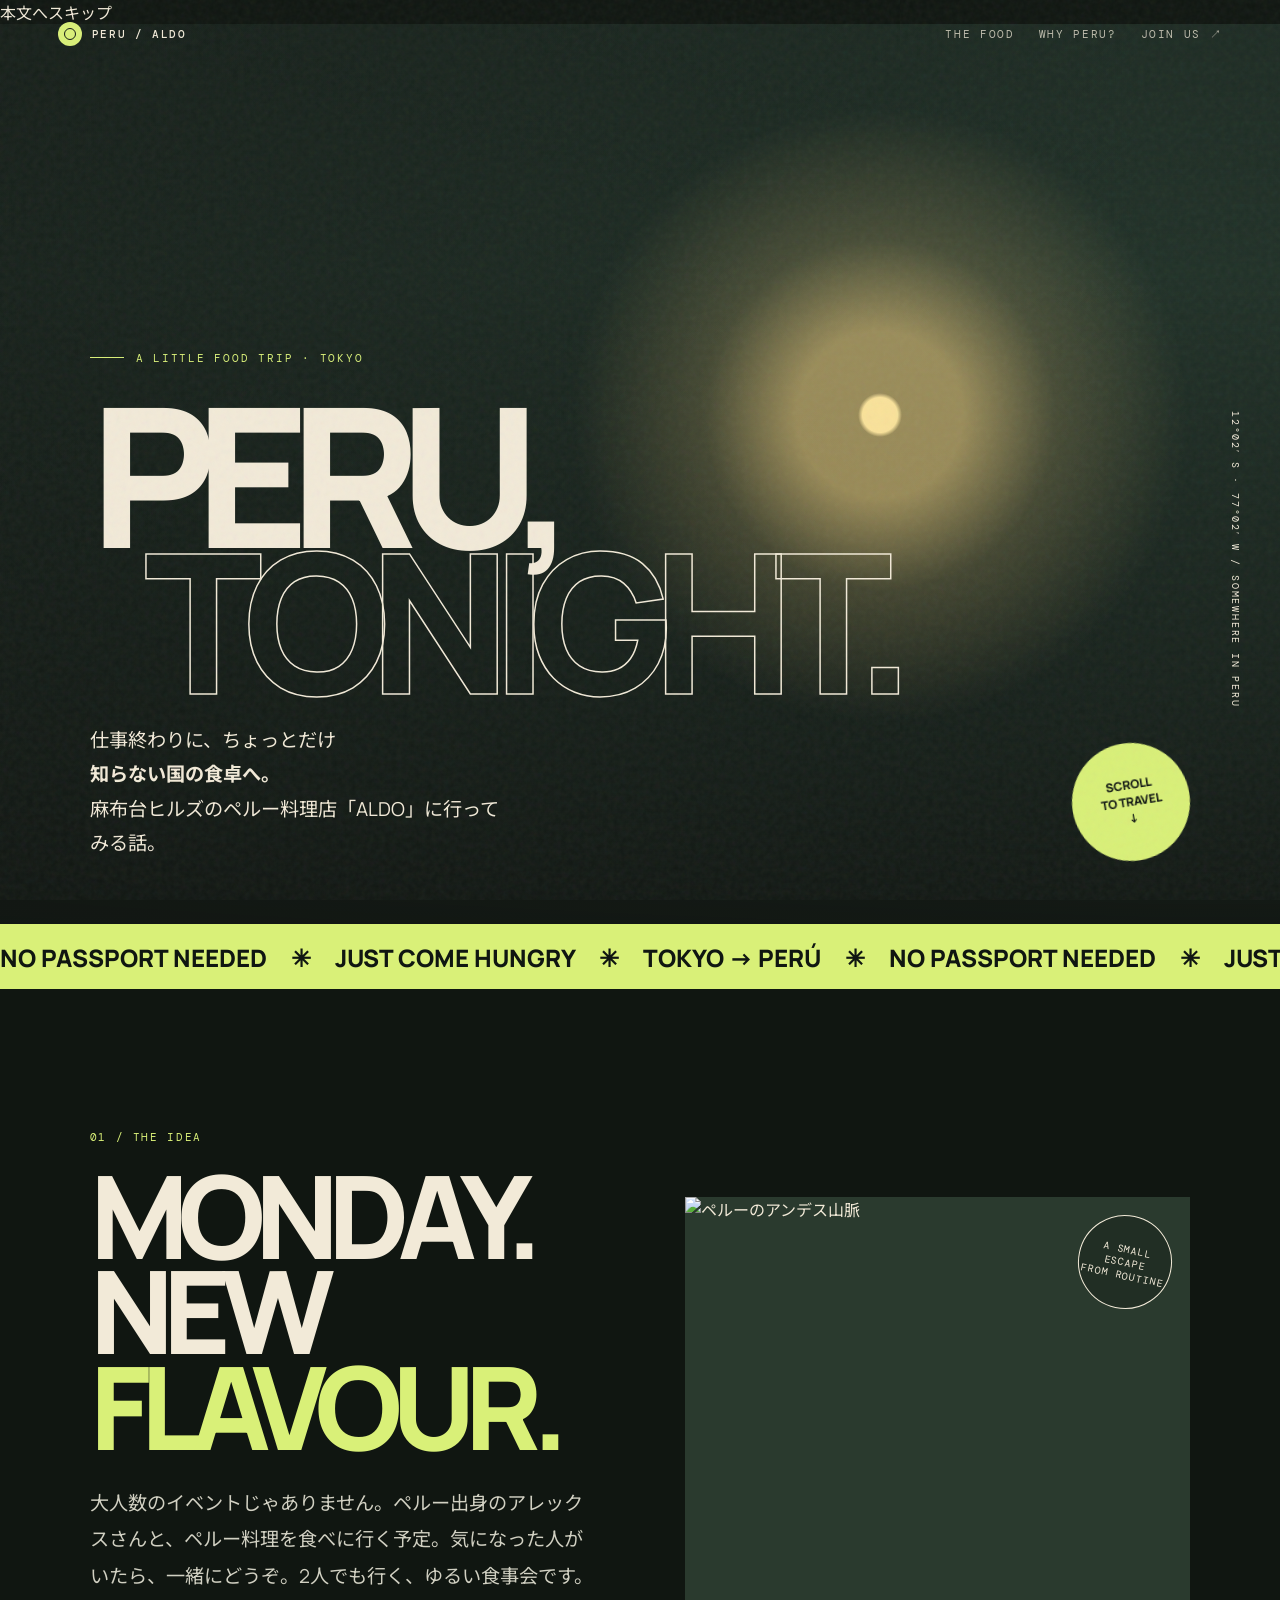
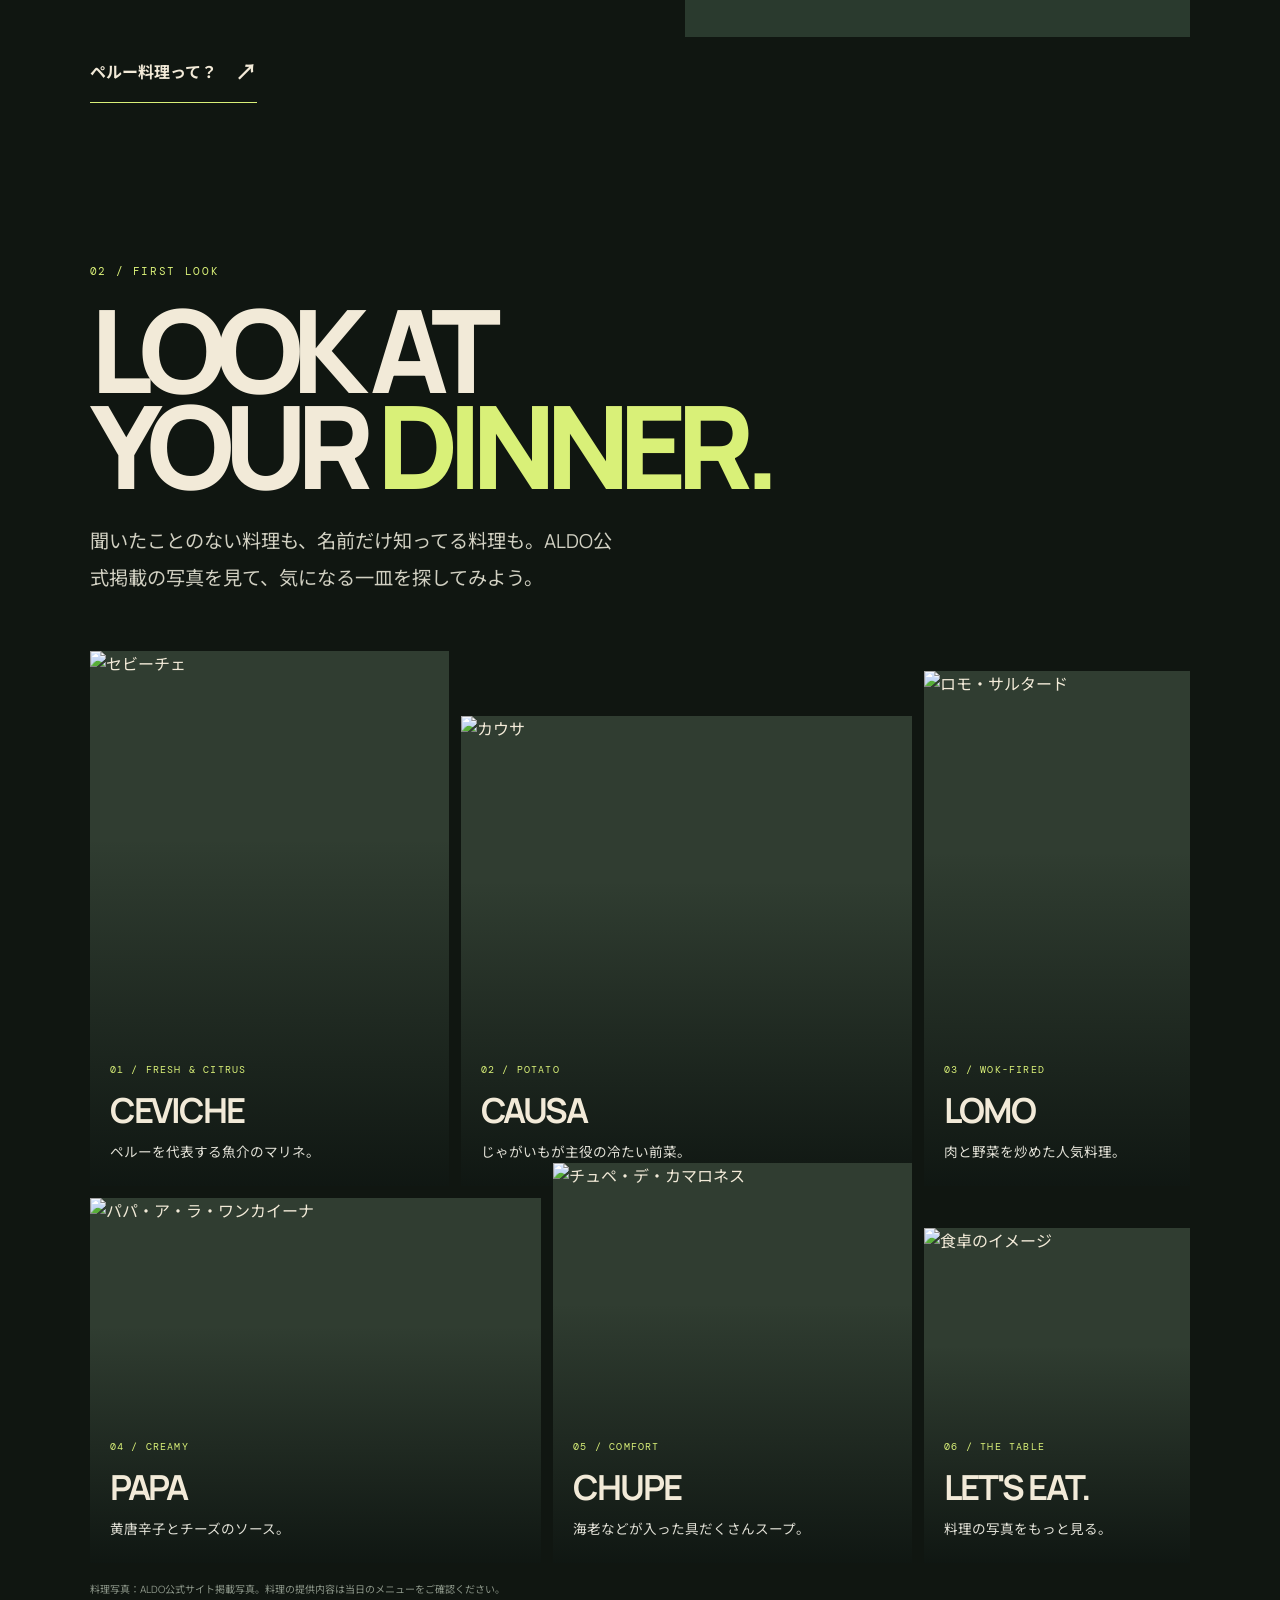
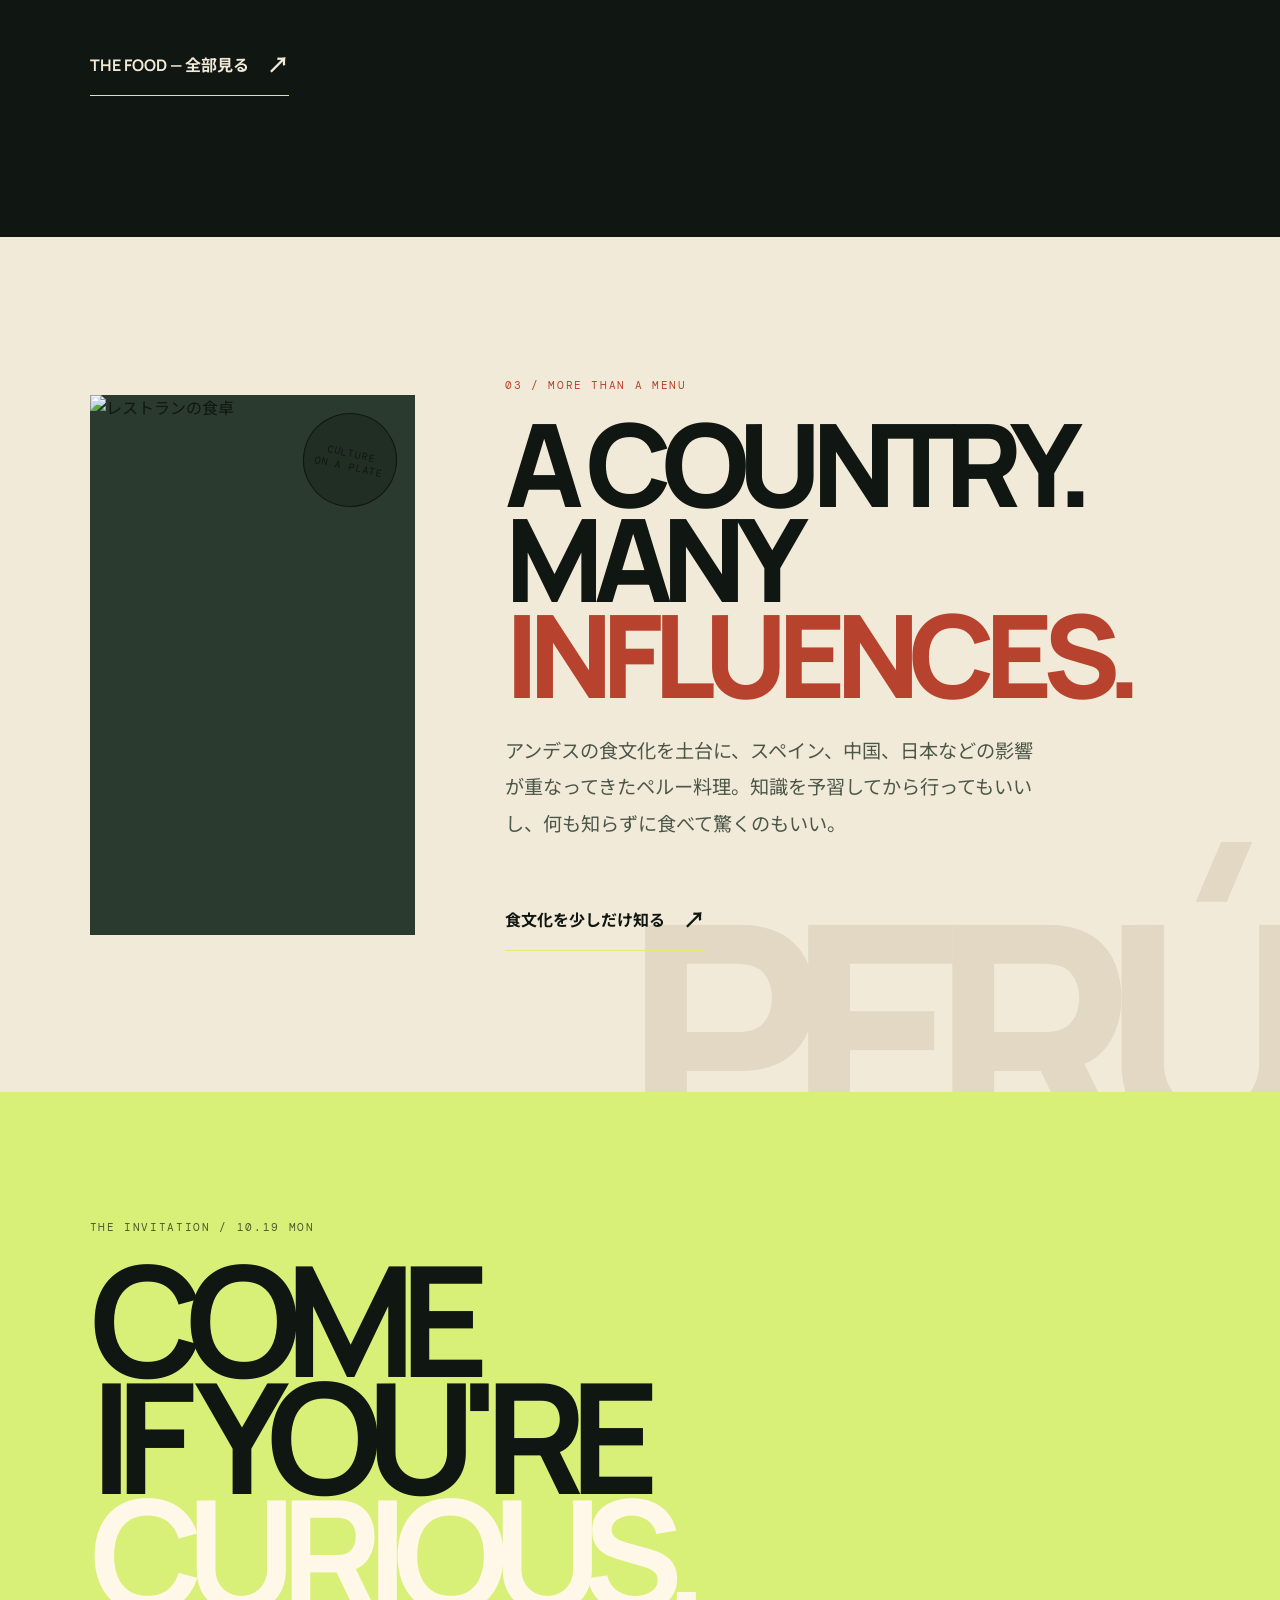
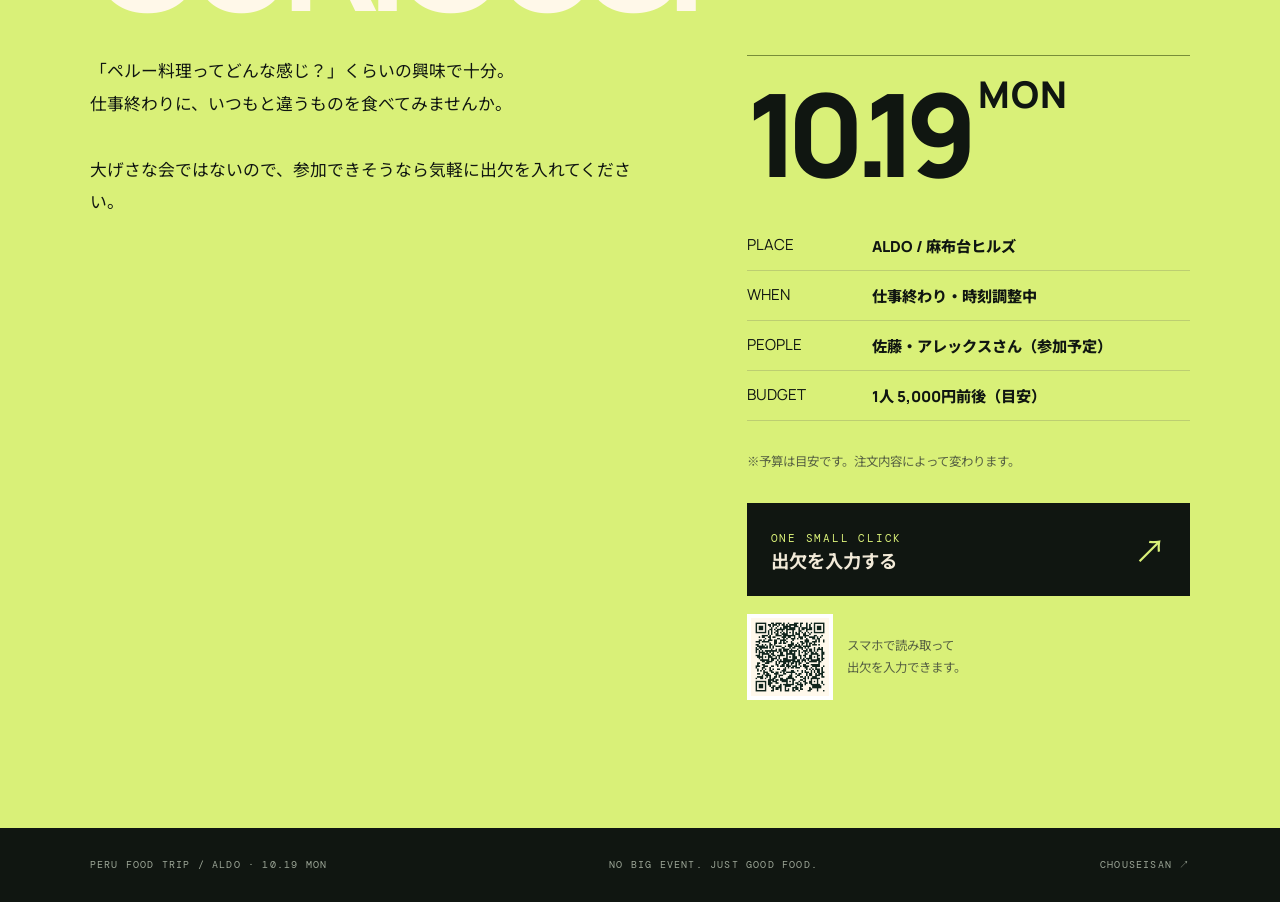
==== commit bc5310c6: "Add files via upload" ====
--- a/index.html
+++ b/index.html
@@ -1,5 +1,5 @@
-<!doctype html><html lang="ja"><head><meta charset="utf-8"><meta name="viewport" content="width=device-width,initial-scale=1,viewport-fit=cover"><meta name="theme-color" content="#101611"><meta name="description" content="仕事終わりに、ちょっとペルーへ。麻布台ヒルズのALDOでペルー料理を食べてみる小さな誘い。"><title>PERU / ALDO — A little food trip</title><link rel="stylesheet" href="assets/style.css"></head><body><header class="topbar"><a class="brand" href="index.html"><i class="brand-mark"></i> PERU / ALDO</a><nav class="navlinks"><a href="food.html">THE FOOD</a><a href="story.html">WHY PERU?</a><a href="index.html#join">JOIN US ↗</a></nav></header>
-<section class="hero"><div class="hero-image"></div><div class="hero-sun"></div><div class="side-note">12°02′ S · 77°02′ W / SOMEWHERE IN PERU</div><div class="hero-content"><div class="hero-kicker mono">A LITTLE FOOD TRIP · TOKYO</div><h1><span>PERU,</span><span class="outline">TONIGHT.</span></h1><div class="hero-foot"><p>仕事終わりに、ちょっとだけ<br><b>知らない国の食卓へ。</b><br>麻布台ヒルズのペルー料理店「ALDO」に行ってみる話。</p><a class="round-cta" href="#begin">SCROLL<br>TO TRAVEL<br>↓</a></div></div></section>
+<!doctype html><html lang="ja"><head><meta charset="utf-8"><meta name="viewport" content="width=device-width,initial-scale=1,viewport-fit=cover"><meta name="theme-color" content="#101611"><meta name="description" content="仕事終わりに、ちょっとペルーへ。麻布台ヒルズのALDOでペルー料理を食べてみる小さな誘い。"><title>PERU / ALDO — A little food trip</title><link rel="stylesheet" href="assets/style.css"></head><body><a class="skip-link" href="#main-content">本文へスキップ</a><header class="topbar"><a class="brand" href="index.html"><i class="brand-mark"></i> PERU / ALDO</a><nav class="navlinks"><a href="food.html">THE FOOD</a><a href="story.html">WHY PERU?</a><a href="index.html#join">JOIN US ↗</a></nav></header>
+<section class="hero" id="main-content"><div class="hero-image"></div><div class="hero-sun"></div><div class="side-note">12°02′ S · 77°02′ W / SOMEWHERE IN PERU</div><div class="hero-content"><div class="hero-kicker mono">A LITTLE FOOD TRIP · TOKYO</div><h1><span>PERU,</span><span class="outline">TONIGHT.</span></h1><div class="hero-foot"><p>仕事終わりに、ちょっとだけ<br><b>知らない国の食卓へ。</b><br>麻布台ヒルズのペルー料理店「ALDO」に行ってみる話。</p><a class="round-cta" href="#begin">SCROLL<br>TO TRAVEL<br>↓</a></div></div></section>
 <div class="ticker"><span>NO PASSPORT NEEDED　✳　JUST COME HUNGRY　✳　TOKYO → PERÚ　✳　NO PASSPORT NEEDED　✳　JUST COME HUNGRY　✳　TOKYO → PERÚ　✳　</span></div>
 <section class="section split" id="begin"><div class="reveal"><div class="section-label">01 / THE IDEA</div><h2>MONDAY.<br>NEW <em>FLAVOUR.</em></h2><p class="lede">大人数のイベントじゃありません。ペルー出身のアレックスさんと、ペルー料理を食べに行く予定。気になった人がいたら、一緒にどうぞ。2人でも行く、ゆるい食事会です。</p><a class="arrow-link" href="story.html">ペルー料理って？ <span>↗</span></a></div><div class="image-frame reveal"><img src="https://images.unsplash.com/photo-1526392060635-9d6019884377?auto=format&fit=crop&w=1200&q=85" alt="ペルーのアンデス山脈"><div class="image-stamp">A SMALL<br>ESCAPE<br>FROM ROUTINE</div></div></section>
 <section class="section" style="padding-top:20px"><div class="reveal"><div class="section-label">02 / FIRST LOOK</div><h2>LOOK AT<br>YOUR <em>DINNER.</em></h2><p class="lede">聞いたことのない料理も、名前だけ知ってる料理も。ALDO公式掲載の写真を見て、気になる一皿を探してみよう。</p></div><div class="food-strip"><a class="food-tile reveal" href="food.html"><img src="https://cdn.r-corona.jp/prd.rb.r-corona.jp/assets/site_files/ql8tgjbs/57910512/4rg3_w500h500.jpg" alt="セビーチェ"><div class="food-caption"><small>01 / FRESH & CITRUS</small><h3>CEVICHE</h3><p>ペルーを代表する魚介のマリネ。</p></div></a><a class="food-tile reveal" href="food.html#causa"><img src="https://cdn.r-corona.jp/prd.rb.r-corona.jp/assets/site_files/ql8tgjbs/57910515/t07t_w500h500.jpg" alt="カウサ"><div class="food-caption"><small>02 / POTATO</small><h3>CAUSA</h3><p>じゃがいもが主役の冷たい前菜。</p></div></a><a class="food-tile reveal" href="food.html#lomo"><img src="https://cdn.goope.jp/212121/240630113721-6680c4e1deae7_l.jpg" alt="ロモ・サルタード"><div class="food-caption"><small>03 / WOK-FIRED</small><h3>LOMO</h3><p>肉と野菜を炒めた人気料理。</p></div></a><a class="food-tile reveal" href="food.html#papa"><img src="https://cdn.r-corona.jp/prd.rb.r-corona.jp/assets/site_files/ql8tgjbs/57910494/5lrm_w500h500.jpg" alt="パパ・ア・ラ・ワンカイーナ"><div class="food-caption"><small>04 / CREAMY</small><h3>PAPA</h3><p>黄唐辛子とチーズのソース。</p></div></a><a class="food-tile reveal" href="food.html#chupe"><img src="https://cdn.goope.jp/212121/240629231048-668015e83449c_l.jpg" alt="チュペ・デ・カマロネス"><div class="food-caption"><small>05 / COMFORT</small><h3>CHUPE</h3><p>海老などが入った具だくさんスープ。</p></div></a><a class="food-tile reveal" href="food.html"><img src="https://images.unsplash.com/photo-1414235077428-338989a2e8c0?auto=format&fit=crop&w=900&q=85" alt="食卓のイメージ"><div class="food-caption"><small>06 / THE TABLE</small><h3>LET'S EAT.</h3><p>料理の写真をもっと見る。</p></div></a></div><p class="photo-source">料理写真：ALDO公式サイト掲載写真。料理の提供内容は当日のメニューをご確認ください。</p><a class="arrow-link" href="food.html">THE FOOD — 全部見る <span>↗</span></a></section>
--- a/assets/style.css
+++ b/assets/style.css
@@ -0,0 +1,4 @@
+@import url('https://fonts.googleapis.com/css2?family=DM+Mono:wght@400;500&family=Manrope:wght@400;500;700;800&family=Noto+Sans+JP:wght@400;500;700;900&display=swap');
+:root{--night:#101611;--paper:#f2ead8;--lime:#d9f078;--tomato:#ed5a3e;--blue:#7ba6bb;--muted:#b7b9aa;--line:#41483c}*{box-sizing:border-box}html{scroll-behavior:smooth;background:var(--night)}body{margin:0;background:var(--night);color:var(--paper);font-family:Manrope,'Noto Sans JP',sans-serif;overflow-x:hidden}a{color:inherit;text-decoration:none}button{font:inherit}.grain{position:fixed;inset:0;z-index:40;pointer-events:none;opacity:.08;background-image:url("data:image/svg+xml,%3Csvg viewBox='0 0 180 180' xmlns='http://www.w3.org/2000/svg'%3E%3Cfilter id='n'%3E%3CfeTurbulence type='fractalNoise' baseFrequency='.85' numOctaves='3' stitchTiles='stitch'/%3E%3C/filter%3E%3Crect width='100%25' height='100%25' filter='url(%23n)' opacity='.7'/%3E%3C/svg%3E")}.topbar{position:absolute;z-index:20;top:0;left:0;right:0;padding:22px 4.5vw;display:flex;justify-content:space-between;align-items:center;font:11px 'DM Mono',monospace;letter-spacing:.15em;text-transform:uppercase}.brand{display:flex;align-items:center;gap:10px;font-weight:500}.brand-mark{width:24px;height:24px;border-radius:50%;background:var(--lime);display:inline-block;position:relative}.brand-mark:after{content:'';position:absolute;inset:6px;border:1px solid var(--night);border-radius:50%}.navlinks{display:flex;gap:24px}.navlinks a{opacity:.75;transition:opacity .2s}.navlinks a:hover{opacity:1;color:var(--lime)}.mono{font:11px 'DM Mono',monospace;letter-spacing:.16em;text-transform:uppercase}.lime{color:var(--lime)}.hero{min-height:100svh;position:relative;display:flex;align-items:flex-end;overflow:hidden;background:#23352b}.hero-image{position:absolute;inset:-6%;background:url('https://images.unsplash.com/photo-1526392060635-9d6019884377?auto=format&fit=crop&w=2200&q=90') center 47%/cover;filter:saturate(.75);animation:slowzoom 24s ease-in-out infinite alternate}.hero-image:after{content:'';position:absolute;inset:0;background:linear-gradient(0deg,#101611 0%,#101611aa 22%,#10161122 70%,#10161155 100%),linear-gradient(90deg,#10161199,transparent 85%)}@keyframes slowzoom{to{transform:scale(1.13) translate(-1%,1%)}}.hero-sun{position:absolute;width:min(54vw,620px);aspect-ratio:1;border-radius:50%;right:7%;top:9%;background:radial-gradient(circle,#f8dc8b 0 4%,#eac36b99 5% 19%,#eac36b33 40%,transparent 70%);mix-blend-mode:screen;animation:breath 7s ease-in-out infinite alternate}@keyframes breath{to{transform:scale(1.1);opacity:.65}}.hero-content{position:relative;z-index:2;padding:15vh 7vw 7vh;width:100%}.hero-kicker{display:flex;align-items:center;gap:12px;color:var(--lime)}.hero-kicker:before{content:'';width:34px;height:1px;background:var(--lime)}.hero h1{font-size:clamp(5rem,15.2vw,15rem);line-height:.75;letter-spacing:-.105em;margin:36px 0 30px;font-weight:800}.hero h1 span{display:block}.hero h1 .outline{color:transparent;-webkit-text-stroke:1.5px var(--paper);padding-left:.28em}.hero-foot{display:flex;align-items:flex-end;justify-content:space-between;gap:20px;max-width:1100px}.hero-foot p{max-width:420px;font-size:clamp(1rem,1.5vw,1.25rem);line-height:1.8;margin:0}.round-cta{width:118px;height:118px;border-radius:50%;background:var(--lime);color:var(--night);display:grid;place-items:center;text-align:center;flex-shrink:0;font-size:12px;font-weight:800;line-height:1.4;transform:rotate(-9deg);transition:transform .4s}.round-cta:hover{transform:rotate(0) scale(1.08)}.side-note{position:absolute;right:3vw;top:43%;writing-mode:vertical-rl;font:10px 'DM Mono';letter-spacing:.18em}.ticker{background:var(--lime);color:var(--night);padding:15px 0;overflow:hidden;white-space:nowrap;font-weight:800;font-size:clamp(1rem,2vw,1.5rem)}.ticker span{display:inline-block;animation:run 28s linear infinite}@keyframes run{to{transform:translateX(-50%)}}.section{padding:clamp(78px,11vw,160px) 7vw;position:relative}.section-label{font:11px 'DM Mono';letter-spacing:.15em;color:var(--lime);text-transform:uppercase}.section h2{font-size:clamp(3.2rem,9vw,9rem);line-height:.83;letter-spacing:-.09em;margin:24px 0 30px;font-weight:800}.section h2 em{font-style:normal;color:var(--lime)}.lede{max-width:540px;font-size:clamp(1rem,1.5vw,1.2rem);line-height:1.9;color:#d1d0c2}.split{display:grid;grid-template-columns:1fr 1fr;gap:7vw;align-items:center}.image-frame{position:relative;overflow:hidden;background:#2a3a2e;min-height:440px}.image-frame img{width:100%;height:100%;min-height:440px;position:absolute;inset:0;object-fit:cover;transition:transform 1s cubic-bezier(.2,.8,.2,1),filter .6s}.image-frame:hover img{transform:scale(1.055);filter:saturate(1.15)}.image-stamp{position:absolute;right:18px;top:18px;width:94px;height:94px;border:1px solid var(--paper);border-radius:50%;display:grid;place-items:center;text-align:center;font:10px 'DM Mono';letter-spacing:.1em;transform:rotate(12deg);background:#10161155}.number{font:11px 'DM Mono';color:var(--lime);letter-spacing:.15em}.big-statement{font-size:clamp(2.5rem,6vw,6rem);line-height:.9;letter-spacing:-.08em;margin:20px 0}.body-copy{max-width:540px;color:#c5c7b9;line-height:1.95}.arrow-link{display:inline-flex;align-items:center;gap:18px;margin-top:26px;padding:15px 0;border-bottom:1px solid var(--lime);font-weight:700}.arrow-link span{font-size:1.4rem;transition:transform .2s}.arrow-link:hover span{transform:translate(5px,-3px)}.food-strip{display:grid;grid-template-columns:repeat(12,1fr);gap:12px;margin-top:55px}.food-tile{grid-column:span 4;position:relative;min-height:370px;overflow:hidden;background:#303d31}.food-tile:nth-child(2){grid-column:span 5;min-height:470px;margin-top:65px}.food-tile:nth-child(3){grid-column:span 3;min-height:330px;margin-top:20px}.food-tile:nth-child(4){grid-column:span 5;min-height:350px}.food-tile:nth-child(5){grid-column:span 4;min-height:400px;margin-top:-35px}.food-tile:nth-child(6){grid-column:span 3;min-height:320px;margin-top:30px}.food-tile img{position:absolute;inset:0;width:100%;height:100%;object-fit:cover;transition:transform .8s}.food-tile:hover img{transform:scale(1.08)}.food-tile:after{content:'';position:absolute;inset:0;background:linear-gradient(0deg,#0a100dd9,transparent 65%)}.food-caption{position:absolute;z-index:2;left:20px;right:16px;bottom:22px}.food-caption small{font:10px 'DM Mono';letter-spacing:.12em;color:var(--lime)}.food-caption h3{font-size:clamp(1.5rem,2.7vw,3rem);letter-spacing:-.06em;margin:8px 0}.food-caption p{font-size:.85rem;line-height:1.7;max-width:300px;color:#e2e1d7;margin:0}.photo-source{font-size:10px;color:#8d978a;margin-top:18px}.culture{background:var(--paper);color:var(--night);overflow:hidden}.culture .section-label{color:#b7432e}.culture .lede{color:#4c574a}.culture .split{grid-template-columns:.85fr 1.15fr}.culture .image-frame{min-height:540px}.culture .image-frame img{min-height:540px}.culture .big-statement em{color:#b7432e}.big-number{font-size:clamp(8rem,24vw,23rem);line-height:.65;letter-spacing:-.12em;color:#e2d8c3;font-weight:800;position:absolute;right:-.02em;bottom:-.12em;pointer-events:none}.culture-copy{position:relative;z-index:2}.invitation{background:var(--lime);color:var(--night);padding:clamp(70px,10vw,140px) 7vw}.invitation .section-label{color:#4e5b2d}.invitation h2{font-size:clamp(4rem,12vw,12rem);line-height:.76;letter-spacing:-.105em;margin:26px 0 45px}.invite-layout{display:grid;grid-template-columns:1fr .8fr;gap:8vw;align-items:start}.invite-text{font-size:1.05rem;line-height:1.95;max-width:560px}.date-card{border-top:1px solid #788d39;padding-top:20px}.date{font-size:clamp(4rem,9vw,8rem);font-weight:800;letter-spacing:-.1em;line-height:1}.date span{font-size:.32em;letter-spacing:.03em;vertical-align:top}.info-list{margin:30px 0}.info-row{display:grid;grid-template-columns:110px 1fr;gap:15px;padding:13px 0;border-bottom:1px solid #bdce71;font-size:.95rem}.info-row b{font-weight:800}.rsvp{background:var(--night);color:var(--paper);display:flex;justify-content:space-between;align-items:center;gap:24px;padding:22px 24px;margin-top:30px}.rsvp strong{font-size:1.15rem}.rsvp .go{font-size:2rem;color:var(--lime);transition:transform .2s}.rsvp:hover .go{transform:translate(5px,-3px)}.small-note{font-size:.78rem;line-height:1.7;color:#576143}.footer{padding:30px 7vw;display:flex;justify-content:space-between;gap:18px;flex-wrap:wrap;font:10px 'DM Mono';letter-spacing:.12em;color:#9ca697}.reveal{opacity:0;transform:translateY(30px);transition:opacity .9s,transform .9s cubic-bezier(.2,.8,.2,1)}.reveal.visible{opacity:1;transform:none}.page-hero{min-height:68svh;display:flex;align-items:flex-end;padding:150px 7vw 70px;position:relative;overflow:hidden;background:#28392d}.page-hero:before{content:'';position:absolute;inset:0;background:linear-gradient(0deg,#101611,transparent 80%),url('https://images.unsplash.com/photo-1526392060635-9d6019884377?auto=format&fit=crop&w=2000&q=85') center/cover;opacity:.65}.page-hero>*{position:relative}.page-hero h1{font-size:clamp(4rem,13vw,12rem);line-height:.76;letter-spacing:-.1em;margin:25px 0 0}.page-hero h1 em{font-style:normal;color:var(--lime)}.dish-detail{display:grid;grid-template-columns:1fr 1fr;gap:6vw;align-items:center;padding:90px 7vw;border-bottom:1px solid var(--line)}.dish-detail:nth-child(even) .dish-photo{order:2}.dish-photo{height:clamp(300px,44vw,620px);overflow:hidden}.dish-photo img{width:100%;height:100%;object-fit:cover;transition:transform 1s}.dish-photo:hover img{transform:scale(1.04)}.dish-copy h2{font-size:clamp(2.5rem,6vw,6rem);letter-spacing:-.08em;line-height:.86;margin:18px 0}.dish-copy p{line-height:1.95;color:#c5c7b9;max-width:480px}.dish-tag{display:inline-block;border:1px solid #65715e;border-radius:99px;padding:8px 12px;font:10px 'DM Mono';letter-spacing:.1em;margin:4px 5px 0 0}.closing{padding:90px 7vw;background:#202d24}.closing h2{font-size:clamp(3rem,8vw,8rem);line-height:.82;letter-spacing:-.09em;margin:20px 0 40px}.closing h2 em{color:var(--lime);font-style:normal}.menu-button{display:none}
+@media(max-width:700px){.topbar{padding:18px 20px}.navlinks{gap:12px}.navlinks a{font-size:9px}.hero-content{padding:18vh 22px 7vh}.hero h1{font-size:clamp(4.8rem,20vw,8rem)}.hero-foot{align-items:flex-start}.round-cta{width:82px;height:82px;font-size:10px}.side-note{right:10px;font-size:8px}.section{padding:78px 22px}.split,.culture .split,.invite-layout,.dish-detail{grid-template-columns:1fr;gap:35px}.image-frame,.image-frame img{min-height:330px}.food-strip{grid-template-columns:1fr 1fr;gap:9px}.food-tile,.food-tile:nth-child(n){grid-column:span 1;min-height:300px;margin:0}.food-tile:nth-child(2),.food-tile:nth-child(5){min-height:370px}.food-tile:nth-child(1){grid-column:span 2;min-height:340px}.food-caption{left:13px;bottom:15px}.food-caption h3{font-size:1.6rem}.food-caption p{font-size:.76rem}.culture .image-frame,.culture .image-frame img{min-height:370px}.invitation{padding:75px 22px}.invitation h2{font-size:clamp(4rem,17vw,7rem)}.info-row{grid-template-columns:90px 1fr}.rsvp{padding:18px}.dish-detail{padding:60px 22px}.dish-detail:nth-child(even) .dish-photo{order:0}.dish-photo{height:340px}.page-hero{padding:130px 22px 55px;min-height:60svh}.page-hero h1{font-size:clamp(4rem,18vw,7rem)}.footer{padding:25px 22px}}
+@media(prefers-reduced-motion:reduce){*,*:before,*:after{animation-duration:.01ms!important;transition-duration:.01ms!important;scroll-behavior:auto!important}}
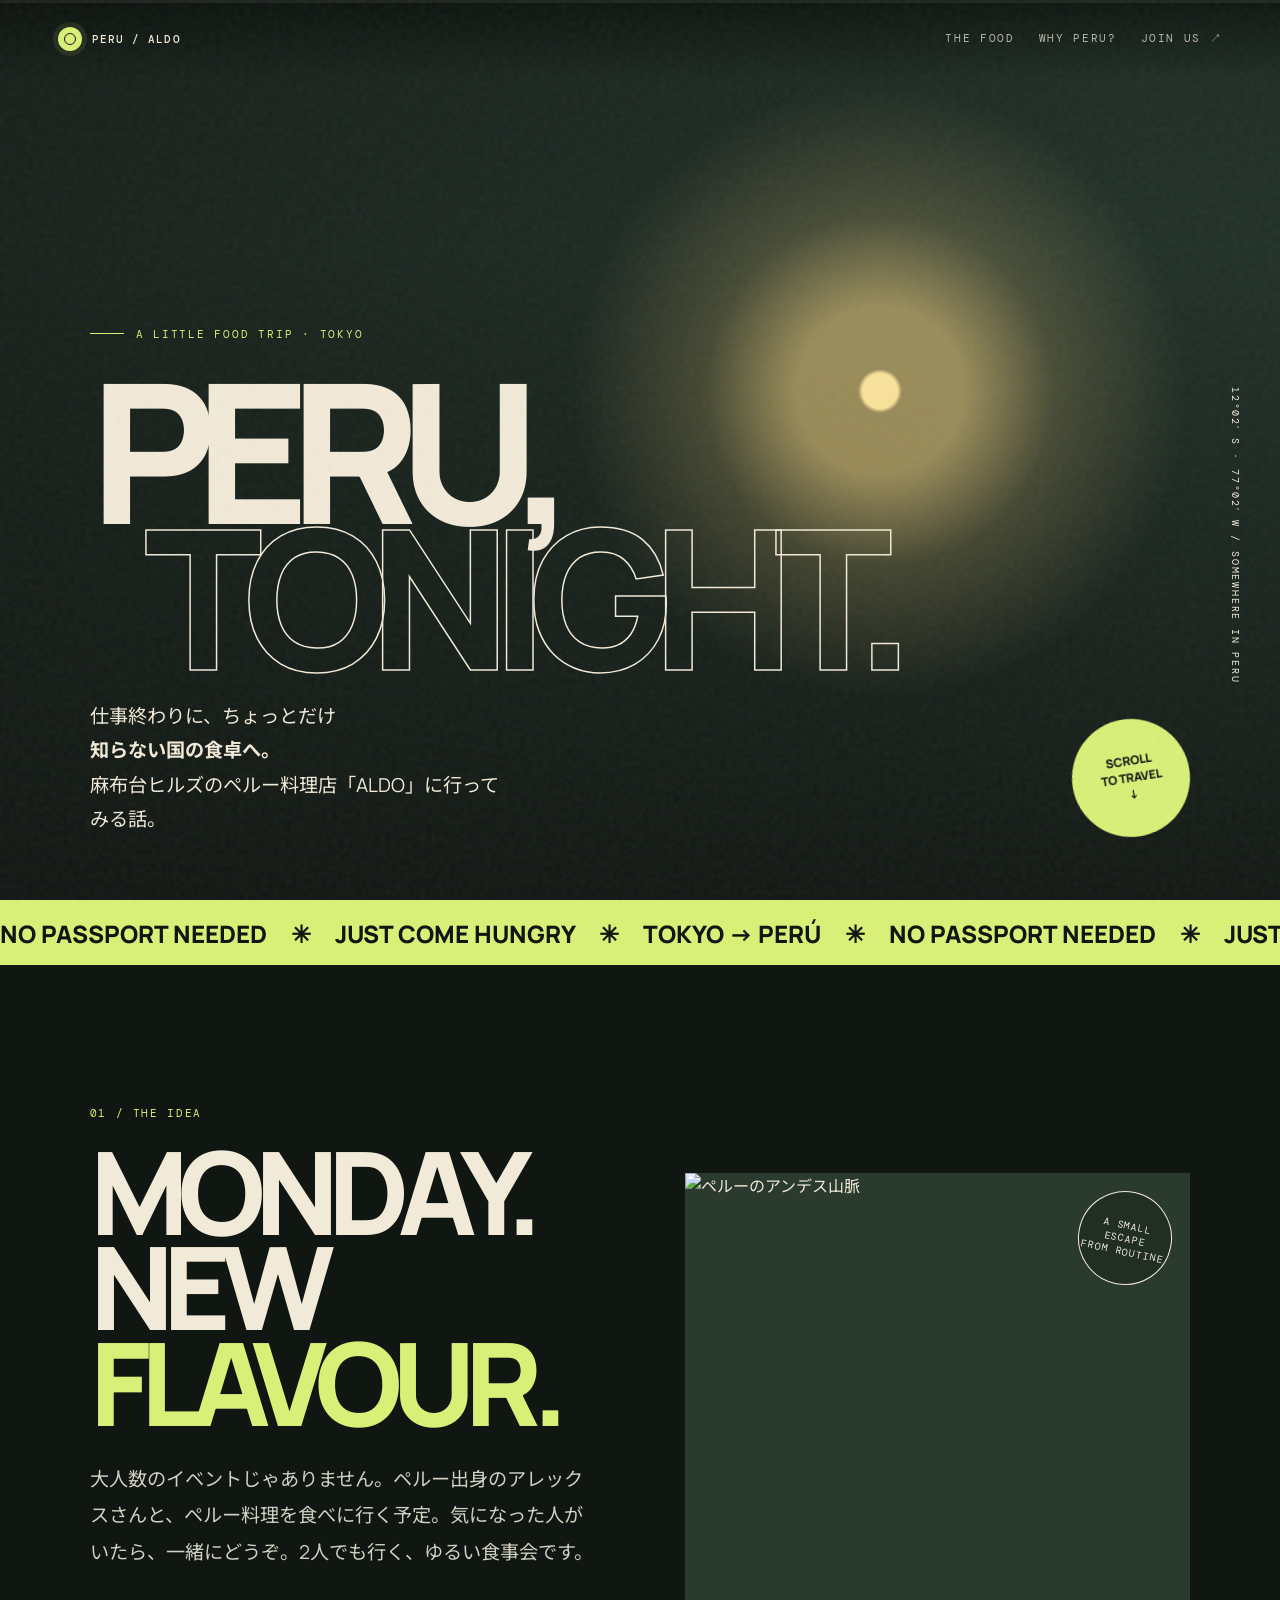
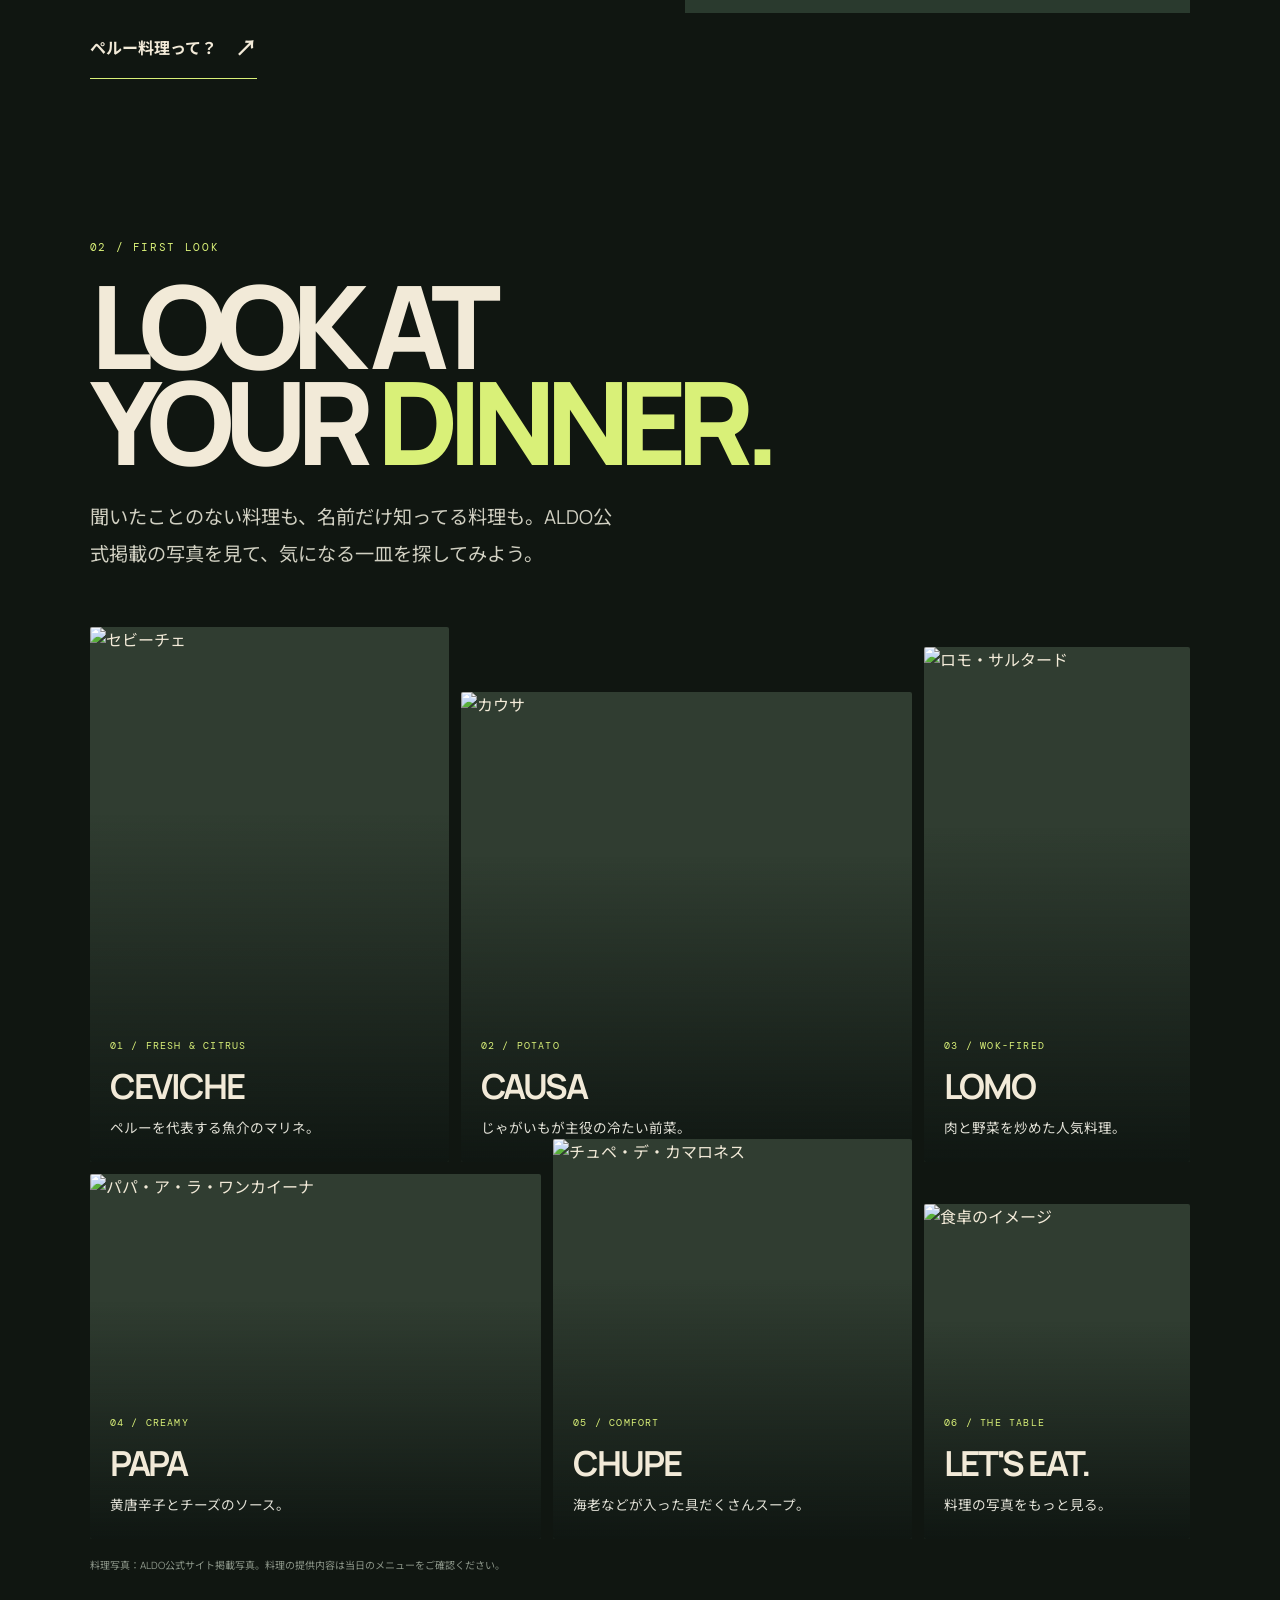
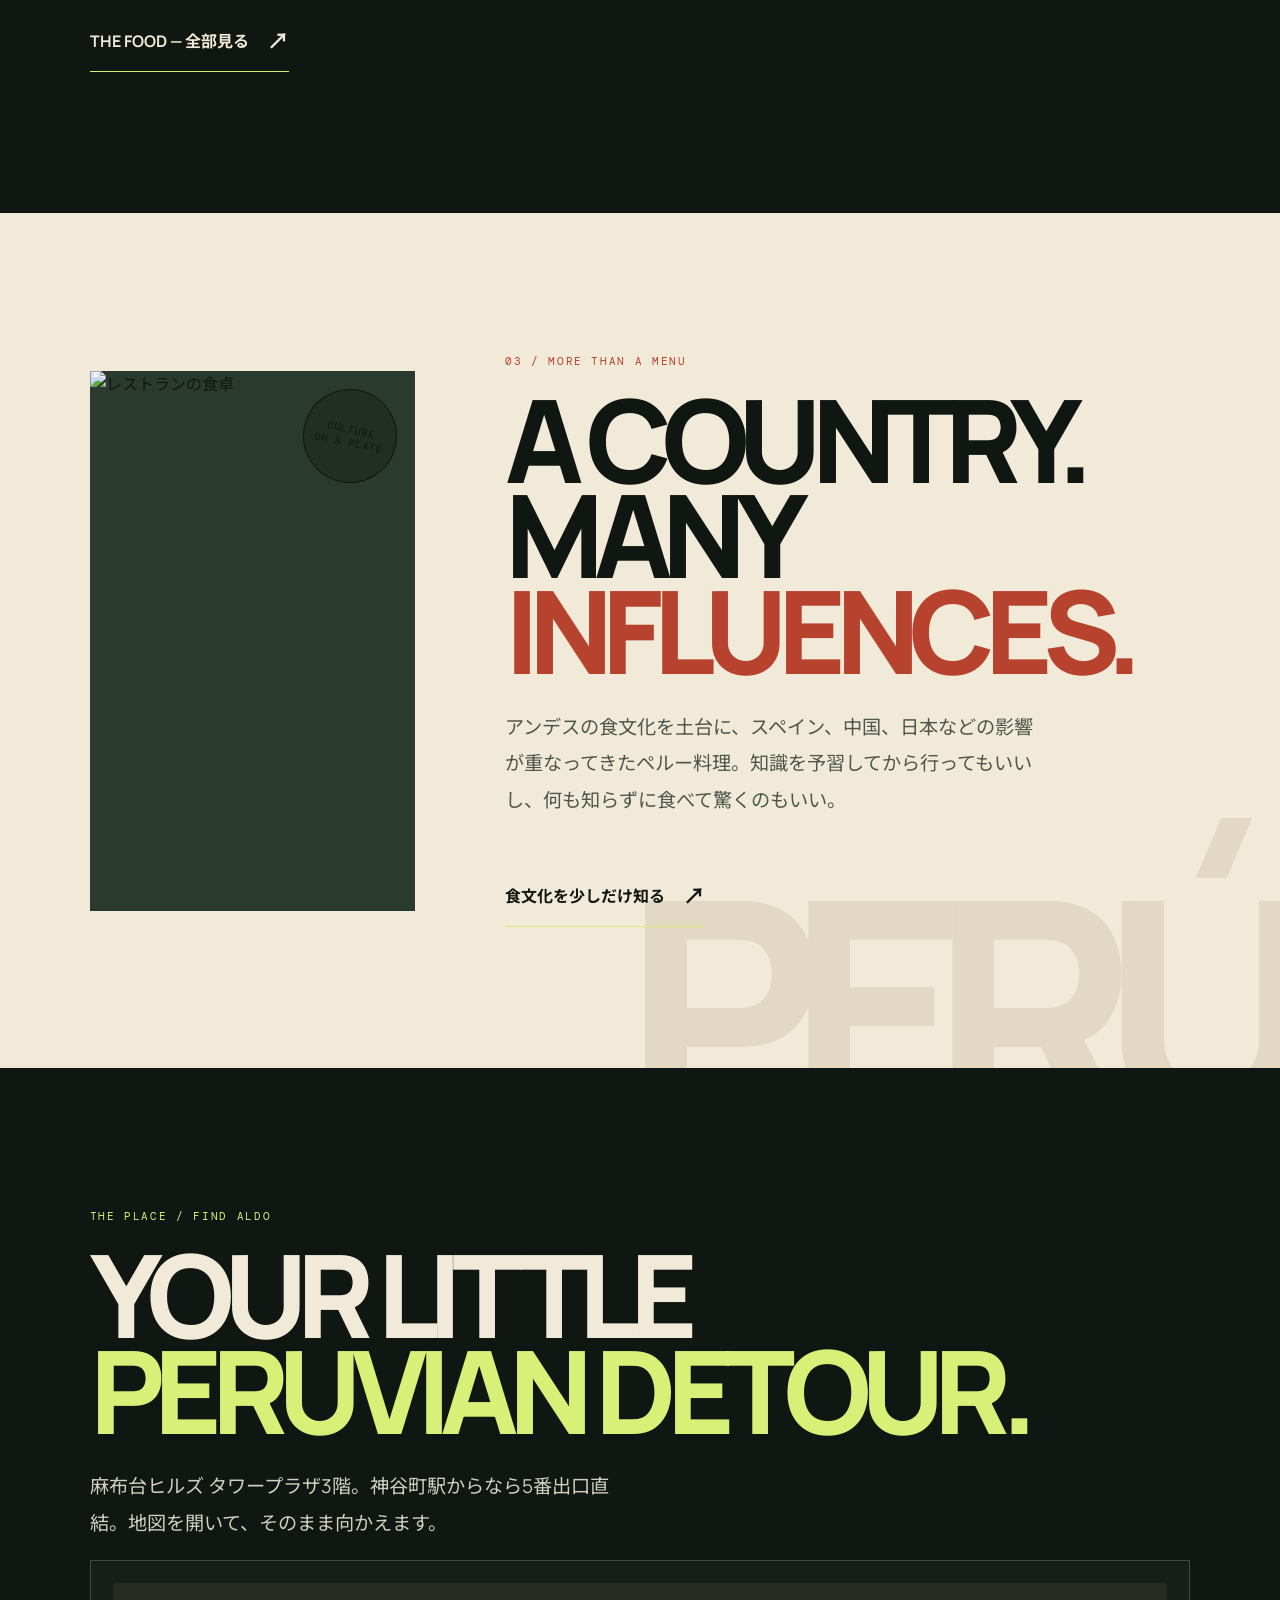
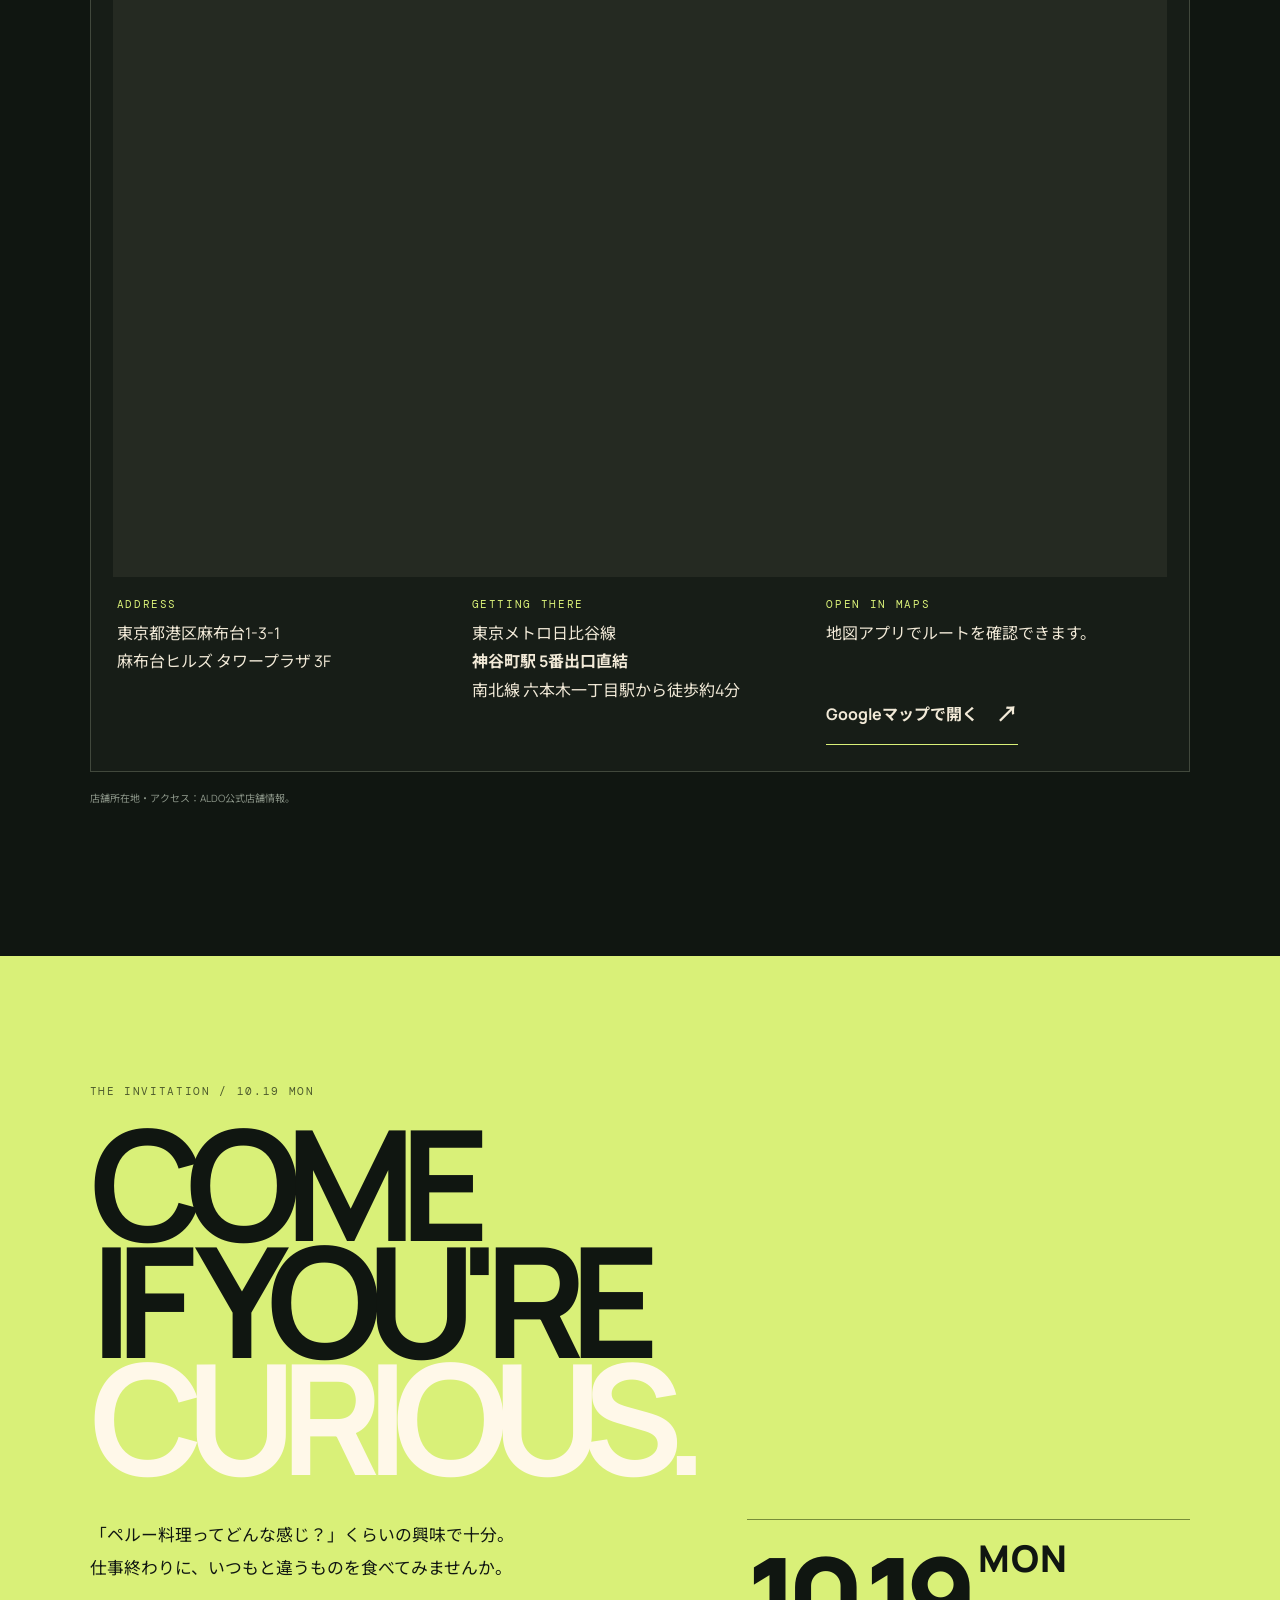
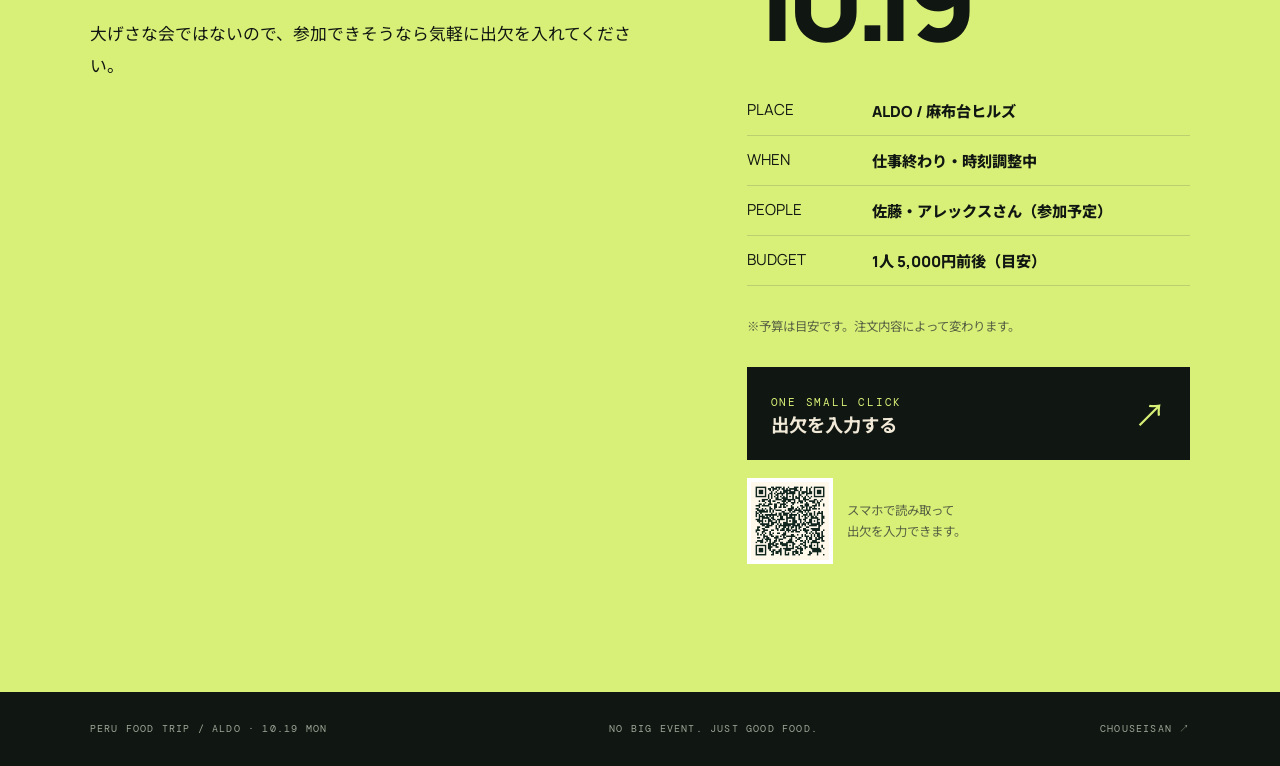
==== commit 6963fd2c: "Add embedded map and directions for ALDO Azabudai Hills" ====
--- a/index.html
+++ b/index.html
@@ -4,5 +4,20 @@
 <section class="section split" id="begin"><div class="reveal"><div class="section-label">01 / THE IDEA</div><h2>MONDAY.<br>NEW <em>FLAVOUR.</em></h2><p class="lede">大人数のイベントじゃありません。ペルー出身のアレックスさんと、ペルー料理を食べに行く予定。気になった人がいたら、一緒にどうぞ。2人でも行く、ゆるい食事会です。</p><a class="arrow-link" href="story.html">ペルー料理って？ <span>↗</span></a></div><div class="image-frame reveal"><img src="https://images.unsplash.com/photo-1526392060635-9d6019884377?auto=format&fit=crop&w=1200&q=85" alt="ペルーのアンデス山脈"><div class="image-stamp">A SMALL<br>ESCAPE<br>FROM ROUTINE</div></div></section>
 <section class="section" style="padding-top:20px"><div class="reveal"><div class="section-label">02 / FIRST LOOK</div><h2>LOOK AT<br>YOUR <em>DINNER.</em></h2><p class="lede">聞いたことのない料理も、名前だけ知ってる料理も。ALDO公式掲載の写真を見て、気になる一皿を探してみよう。</p></div><div class="food-strip"><a class="food-tile reveal" href="food.html"><img src="https://cdn.r-corona.jp/prd.rb.r-corona.jp/assets/site_files/ql8tgjbs/57910512/4rg3_w500h500.jpg" alt="セビーチェ"><div class="food-caption"><small>01 / FRESH & CITRUS</small><h3>CEVICHE</h3><p>ペルーを代表する魚介のマリネ。</p></div></a><a class="food-tile reveal" href="food.html#causa"><img src="https://cdn.r-corona.jp/prd.rb.r-corona.jp/assets/site_files/ql8tgjbs/57910515/t07t_w500h500.jpg" alt="カウサ"><div class="food-caption"><small>02 / POTATO</small><h3>CAUSA</h3><p>じゃがいもが主役の冷たい前菜。</p></div></a><a class="food-tile reveal" href="food.html#lomo"><img src="https://cdn.goope.jp/212121/240630113721-6680c4e1deae7_l.jpg" alt="ロモ・サルタード"><div class="food-caption"><small>03 / WOK-FIRED</small><h3>LOMO</h3><p>肉と野菜を炒めた人気料理。</p></div></a><a class="food-tile reveal" href="food.html#papa"><img src="https://cdn.r-corona.jp/prd.rb.r-corona.jp/assets/site_files/ql8tgjbs/57910494/5lrm_w500h500.jpg" alt="パパ・ア・ラ・ワンカイーナ"><div class="food-caption"><small>04 / CREAMY</small><h3>PAPA</h3><p>黄唐辛子とチーズのソース。</p></div></a><a class="food-tile reveal" href="food.html#chupe"><img src="https://cdn.goope.jp/212121/240629231048-668015e83449c_l.jpg" alt="チュペ・デ・カマロネス"><div class="food-caption"><small>05 / COMFORT</small><h3>CHUPE</h3><p>海老などが入った具だくさんスープ。</p></div></a><a class="food-tile reveal" href="food.html"><img src="https://images.unsplash.com/photo-1414235077428-338989a2e8c0?auto=format&fit=crop&w=900&q=85" alt="食卓のイメージ"><div class="food-caption"><small>06 / THE TABLE</small><h3>LET'S EAT.</h3><p>料理の写真をもっと見る。</p></div></a></div><p class="photo-source">料理写真：ALDO公式サイト掲載写真。料理の提供内容は当日のメニューをご確認ください。</p><a class="arrow-link" href="food.html">THE FOOD — 全部見る <span>↗</span></a></section>
 <section class="section culture"><div class="split"><div class="image-frame reveal"><img src="https://images.unsplash.com/photo-1517248135467-4c7edcad34c4?auto=format&fit=crop&w=1200&q=85" alt="レストランの食卓"><div class="image-stamp" style="color:#101611;border-color:#101611">CULTURE<br>ON A PLATE</div></div><div class="culture-copy reveal"><div class="section-label">03 / MORE THAN A MENU</div><h2 class="big-statement">A COUNTRY.<br>MANY <em>INFLUENCES.</em></h2><p class="lede">アンデスの食文化を土台に、スペイン、中国、日本などの影響が重なってきたペルー料理。知識を予習してから行ってもいいし、何も知らずに食べて驚くのもいい。</p><a class="arrow-link" href="story.html">食文化を少しだけ知る <span>↗</span></a></div></div><div class="big-number">PERÚ</div></section>
+<section class="section" id="access">
+<div class="section-label">THE PLACE / FIND ALDO</div>
+<h2>YOUR LITTLE<br><em>PERUVIAN DETOUR.</em></h2>
+<p class="lede">麻布台ヒルズ タワープラザ3階。神谷町駅からなら5番出口直結。地図を開いて、そのまま向かえます。</p>
+<div style="border:1px solid var(--line);background:#171d17;padding:clamp(12px,2vw,22px);">
+<div style="aspect-ratio:16/9;min-height:260px;overflow:hidden;background:#252a22;">
+<iframe title="ALDO麻布台ヒルズ店の地図" src="https://maps.google.com/maps?q=ALDO%20%E9%BA%BB%E5%B8%83%E5%8F%B0%E3%83%92%E3%83%AB%E3%82%BA&t=&z=16&ie=UTF8&iwloc=&output=embed" width="100%" height="100%" style="border:0;min-height:260px;filter:grayscale(.15) contrast(1.05);" loading="lazy" referrerpolicy="no-referrer-when-downgrade" allowfullscreen></iframe>
+</div>
+<div style="display:grid;grid-template-columns:repeat(auto-fit,minmax(220px,1fr));gap:18px;padding:20px 4px 4px;">
+<div><div class="section-label">ADDRESS</div><p style="line-height:1.8;margin:.5rem 0;">東京都港区麻布台1-3-1<br>麻布台ヒルズ タワープラザ 3F</p></div>
+<div><div class="section-label">GETTING THERE</div><p style="line-height:1.8;margin:.5rem 0;">東京メトロ日比谷線<br><b>神谷町駅 5番出口直結</b><br>南北線 六本木一丁目駅から徒歩約4分</p></div>
+<div><div class="section-label">OPEN IN MAPS</div><p style="line-height:1.8;margin:.5rem 0;">地図アプリでルートを確認できます。</p><a class="arrow-link" href="https://www.google.com/maps/search/?api=1&query=ALDO%20%E9%BA%BB%E5%B8%83%E5%8F%B0%E3%83%92%E3%83%AB%E3%82%BA" target="_blank" rel="noopener">Googleマップで開く <span>↗</span></a></div>
+</div></div>
+<p class="photo-source">店舗所在地・アクセス：<a href="https://aldoperu-azabudai.com/about" target="_blank" rel="noopener">ALDO公式店舗情報</a>。</p>
+</section>
 <section class="invitation" id="join"><div class="section-label">THE INVITATION / 10.19 MON</div><h2>COME<br>IF YOU'RE<br><span style="color:#fff8e9">CURIOUS.</span></h2><div class="invite-layout"><div class="invite-text">「ペルー料理ってどんな感じ？」くらいの興味で十分。<br>仕事終わりに、いつもと違うものを食べてみませんか。<br><br>大げさな会ではないので、参加できそうなら気軽に出欠を入れてください。</div><div class="date-card"><div class="date">10.19 <span>MON</span></div><div class="info-list"><div class="info-row"><span>PLACE</span><b>ALDO / 麻布台ヒルズ</b></div><div class="info-row"><span>WHEN</span><b>仕事終わり・時刻調整中</b></div><div class="info-row"><span>PEOPLE</span><b>佐藤・アレックスさん（参加予定）</b></div><div class="info-row"><span>BUDGET</span><b>1人 5,000円前後（目安）</b></div></div><div class="small-note">※予算は目安です。注文内容によって変わります。</div><a class="rsvp" href="https://chouseisan.com/s?h=6f400bf3bfaf498cbee81154088f71c2" target="_blank" rel="noopener"><span><small class="mono lime">ONE SMALL CLICK</small><br><strong>出欠を入力する</strong></span><span class="go">↗</span></a><div style="margin-top:18px;display:flex;align-items:center;gap:14px"><img style="width:86px;height:86px;background:#fff;padding:4px" src="[data-uri]" alt="調整さんのQRコード"><span class="small-note">スマホで読み取って<br>出欠を入力できます。</span></div></div></div></section>
 <footer class="footer"><span>PERU FOOD TRIP / ALDO · 10.19 MON</span><span>NO BIG EVENT. JUST GOOD FOOD.</span><a href="https://chouseisan.com/s?h=6f400bf3bfaf498cbee81154088f71c2" target="_blank" rel="noopener">CHOUSEISAN ↗</a></footer><div class="grain"></div><script src="assets/main.js"></script></body></html>
--- a/assets/style.css
+++ b/assets/style.css
@@ -2,3 +2,35 @@
 :root{--night:#101611;--paper:#f2ead8;--lime:#d9f078;--tomato:#ed5a3e;--blue:#7ba6bb;--muted:#b7b9aa;--line:#41483c}*{box-sizing:border-box}html{scroll-behavior:smooth;background:var(--night)}body{margin:0;background:var(--night);color:var(--paper);font-family:Manrope,'Noto Sans JP',sans-serif;overflow-x:hidden}a{color:inherit;text-decoration:none}button{font:inherit}.grain{position:fixed;inset:0;z-index:40;pointer-events:none;opacity:.08;background-image:url("data:image/svg+xml,%3Csvg viewBox='0 0 180 180' xmlns='http://www.w3.org/2000/svg'%3E%3Cfilter id='n'%3E%3CfeTurbulence type='fractalNoise' baseFrequency='.85' numOctaves='3' stitchTiles='stitch'/%3E%3C/filter%3E%3Crect width='100%25' height='100%25' filter='url(%23n)' opacity='.7'/%3E%3C/svg%3E")}.topbar{position:absolute;z-index:20;top:0;left:0;right:0;padding:22px 4.5vw;display:flex;justify-content:space-between;align-items:center;font:11px 'DM Mono',monospace;letter-spacing:.15em;text-transform:uppercase}.brand{display:flex;align-items:center;gap:10px;font-weight:500}.brand-mark{width:24px;height:24px;border-radius:50%;background:var(--lime);display:inline-block;position:relative}.brand-mark:after{content:'';position:absolute;inset:6px;border:1px solid var(--night);border-radius:50%}.navlinks{display:flex;gap:24px}.navlinks a{opacity:.75;transition:opacity .2s}.navlinks a:hover{opacity:1;color:var(--lime)}.mono{font:11px 'DM Mono',monospace;letter-spacing:.16em;text-transform:uppercase}.lime{color:var(--lime)}.hero{min-height:100svh;position:relative;display:flex;align-items:flex-end;overflow:hidden;background:#23352b}.hero-image{position:absolute;inset:-6%;background:url('https://images.unsplash.com/photo-1526392060635-9d6019884377?auto=format&fit=crop&w=2200&q=90') center 47%/cover;filter:saturate(.75);animation:slowzoom 24s ease-in-out infinite alternate}.hero-image:after{content:'';position:absolute;inset:0;background:linear-gradient(0deg,#101611 0%,#101611aa 22%,#10161122 70%,#10161155 100%),linear-gradient(90deg,#10161199,transparent 85%)}@keyframes slowzoom{to{transform:scale(1.13) translate(-1%,1%)}}.hero-sun{position:absolute;width:min(54vw,620px);aspect-ratio:1;border-radius:50%;right:7%;top:9%;background:radial-gradient(circle,#f8dc8b 0 4%,#eac36b99 5% 19%,#eac36b33 40%,transparent 70%);mix-blend-mode:screen;animation:breath 7s ease-in-out infinite alternate}@keyframes breath{to{transform:scale(1.1);opacity:.65}}.hero-content{position:relative;z-index:2;padding:15vh 7vw 7vh;width:100%}.hero-kicker{display:flex;align-items:center;gap:12px;color:var(--lime)}.hero-kicker:before{content:'';width:34px;height:1px;background:var(--lime)}.hero h1{font-size:clamp(5rem,15.2vw,15rem);line-height:.75;letter-spacing:-.105em;margin:36px 0 30px;font-weight:800}.hero h1 span{display:block}.hero h1 .outline{color:transparent;-webkit-text-stroke:1.5px var(--paper);padding-left:.28em}.hero-foot{display:flex;align-items:flex-end;justify-content:space-between;gap:20px;max-width:1100px}.hero-foot p{max-width:420px;font-size:clamp(1rem,1.5vw,1.25rem);line-height:1.8;margin:0}.round-cta{width:118px;height:118px;border-radius:50%;background:var(--lime);color:var(--night);display:grid;place-items:center;text-align:center;flex-shrink:0;font-size:12px;font-weight:800;line-height:1.4;transform:rotate(-9deg);transition:transform .4s}.round-cta:hover{transform:rotate(0) scale(1.08)}.side-note{position:absolute;right:3vw;top:43%;writing-mode:vertical-rl;font:10px 'DM Mono';letter-spacing:.18em}.ticker{background:var(--lime);color:var(--night);padding:15px 0;overflow:hidden;white-space:nowrap;font-weight:800;font-size:clamp(1rem,2vw,1.5rem)}.ticker span{display:inline-block;animation:run 28s linear infinite}@keyframes run{to{transform:translateX(-50%)}}.section{padding:clamp(78px,11vw,160px) 7vw;position:relative}.section-label{font:11px 'DM Mono';letter-spacing:.15em;color:var(--lime);text-transform:uppercase}.section h2{font-size:clamp(3.2rem,9vw,9rem);line-height:.83;letter-spacing:-.09em;margin:24px 0 30px;font-weight:800}.section h2 em{font-style:normal;color:var(--lime)}.lede{max-width:540px;font-size:clamp(1rem,1.5vw,1.2rem);line-height:1.9;color:#d1d0c2}.split{display:grid;grid-template-columns:1fr 1fr;gap:7vw;align-items:center}.image-frame{position:relative;overflow:hidden;background:#2a3a2e;min-height:440px}.image-frame img{width:100%;height:100%;min-height:440px;position:absolute;inset:0;object-fit:cover;transition:transform 1s cubic-bezier(.2,.8,.2,1),filter .6s}.image-frame:hover img{transform:scale(1.055);filter:saturate(1.15)}.image-stamp{position:absolute;right:18px;top:18px;width:94px;height:94px;border:1px solid var(--paper);border-radius:50%;display:grid;place-items:center;text-align:center;font:10px 'DM Mono';letter-spacing:.1em;transform:rotate(12deg);background:#10161155}.number{font:11px 'DM Mono';color:var(--lime);letter-spacing:.15em}.big-statement{font-size:clamp(2.5rem,6vw,6rem);line-height:.9;letter-spacing:-.08em;margin:20px 0}.body-copy{max-width:540px;color:#c5c7b9;line-height:1.95}.arrow-link{display:inline-flex;align-items:center;gap:18px;margin-top:26px;padding:15px 0;border-bottom:1px solid var(--lime);font-weight:700}.arrow-link span{font-size:1.4rem;transition:transform .2s}.arrow-link:hover span{transform:translate(5px,-3px)}.food-strip{display:grid;grid-template-columns:repeat(12,1fr);gap:12px;margin-top:55px}.food-tile{grid-column:span 4;position:relative;min-height:370px;overflow:hidden;background:#303d31}.food-tile:nth-child(2){grid-column:span 5;min-height:470px;margin-top:65px}.food-tile:nth-child(3){grid-column:span 3;min-height:330px;margin-top:20px}.food-tile:nth-child(4){grid-column:span 5;min-height:350px}.food-tile:nth-child(5){grid-column:span 4;min-height:400px;margin-top:-35px}.food-tile:nth-child(6){grid-column:span 3;min-height:320px;margin-top:30px}.food-tile img{position:absolute;inset:0;width:100%;height:100%;object-fit:cover;transition:transform .8s}.food-tile:hover img{transform:scale(1.08)}.food-tile:after{content:'';position:absolute;inset:0;background:linear-gradient(0deg,#0a100dd9,transparent 65%)}.food-caption{position:absolute;z-index:2;left:20px;right:16px;bottom:22px}.food-caption small{font:10px 'DM Mono';letter-spacing:.12em;color:var(--lime)}.food-caption h3{font-size:clamp(1.5rem,2.7vw,3rem);letter-spacing:-.06em;margin:8px 0}.food-caption p{font-size:.85rem;line-height:1.7;max-width:300px;color:#e2e1d7;margin:0}.photo-source{font-size:10px;color:#8d978a;margin-top:18px}.culture{background:var(--paper);color:var(--night);overflow:hidden}.culture .section-label{color:#b7432e}.culture .lede{color:#4c574a}.culture .split{grid-template-columns:.85fr 1.15fr}.culture .image-frame{min-height:540px}.culture .image-frame img{min-height:540px}.culture .big-statement em{color:#b7432e}.big-number{font-size:clamp(8rem,24vw,23rem);line-height:.65;letter-spacing:-.12em;color:#e2d8c3;font-weight:800;position:absolute;right:-.02em;bottom:-.12em;pointer-events:none}.culture-copy{position:relative;z-index:2}.invitation{background:var(--lime);color:var(--night);padding:clamp(70px,10vw,140px) 7vw}.invitation .section-label{color:#4e5b2d}.invitation h2{font-size:clamp(4rem,12vw,12rem);line-height:.76;letter-spacing:-.105em;margin:26px 0 45px}.invite-layout{display:grid;grid-template-columns:1fr .8fr;gap:8vw;align-items:start}.invite-text{font-size:1.05rem;line-height:1.95;max-width:560px}.date-card{border-top:1px solid #788d39;padding-top:20px}.date{font-size:clamp(4rem,9vw,8rem);font-weight:800;letter-spacing:-.1em;line-height:1}.date span{font-size:.32em;letter-spacing:.03em;vertical-align:top}.info-list{margin:30px 0}.info-row{display:grid;grid-template-columns:110px 1fr;gap:15px;padding:13px 0;border-bottom:1px solid #bdce71;font-size:.95rem}.info-row b{font-weight:800}.rsvp{background:var(--night);color:var(--paper);display:flex;justify-content:space-between;align-items:center;gap:24px;padding:22px 24px;margin-top:30px}.rsvp strong{font-size:1.15rem}.rsvp .go{font-size:2rem;color:var(--lime);transition:transform .2s}.rsvp:hover .go{transform:translate(5px,-3px)}.small-note{font-size:.78rem;line-height:1.7;color:#576143}.footer{padding:30px 7vw;display:flex;justify-content:space-between;gap:18px;flex-wrap:wrap;font:10px 'DM Mono';letter-spacing:.12em;color:#9ca697}.reveal{opacity:0;transform:translateY(30px);transition:opacity .9s,transform .9s cubic-bezier(.2,.8,.2,1)}.reveal.visible{opacity:1;transform:none}.page-hero{min-height:68svh;display:flex;align-items:flex-end;padding:150px 7vw 70px;position:relative;overflow:hidden;background:#28392d}.page-hero:before{content:'';position:absolute;inset:0;background:linear-gradient(0deg,#101611,transparent 80%),url('https://images.unsplash.com/photo-1526392060635-9d6019884377?auto=format&fit=crop&w=2000&q=85') center/cover;opacity:.65}.page-hero>*{position:relative}.page-hero h1{font-size:clamp(4rem,13vw,12rem);line-height:.76;letter-spacing:-.1em;margin:25px 0 0}.page-hero h1 em{font-style:normal;color:var(--lime)}.dish-detail{display:grid;grid-template-columns:1fr 1fr;gap:6vw;align-items:center;padding:90px 7vw;border-bottom:1px solid var(--line)}.dish-detail:nth-child(even) .dish-photo{order:2}.dish-photo{height:clamp(300px,44vw,620px);overflow:hidden}.dish-photo img{width:100%;height:100%;object-fit:cover;transition:transform 1s}.dish-photo:hover img{transform:scale(1.04)}.dish-copy h2{font-size:clamp(2.5rem,6vw,6rem);letter-spacing:-.08em;line-height:.86;margin:18px 0}.dish-copy p{line-height:1.95;color:#c5c7b9;max-width:480px}.dish-tag{display:inline-block;border:1px solid #65715e;border-radius:99px;padding:8px 12px;font:10px 'DM Mono';letter-spacing:.1em;margin:4px 5px 0 0}.closing{padding:90px 7vw;background:#202d24}.closing h2{font-size:clamp(3rem,8vw,8rem);line-height:.82;letter-spacing:-.09em;margin:20px 0 40px}.closing h2 em{color:var(--lime);font-style:normal}.menu-button{display:none}
 @media(max-width:700px){.topbar{padding:18px 20px}.navlinks{gap:12px}.navlinks a{font-size:9px}.hero-content{padding:18vh 22px 7vh}.hero h1{font-size:clamp(4.8rem,20vw,8rem)}.hero-foot{align-items:flex-start}.round-cta{width:82px;height:82px;font-size:10px}.side-note{right:10px;font-size:8px}.section{padding:78px 22px}.split,.culture .split,.invite-layout,.dish-detail{grid-template-columns:1fr;gap:35px}.image-frame,.image-frame img{min-height:330px}.food-strip{grid-template-columns:1fr 1fr;gap:9px}.food-tile,.food-tile:nth-child(n){grid-column:span 1;min-height:300px;margin:0}.food-tile:nth-child(2),.food-tile:nth-child(5){min-height:370px}.food-tile:nth-child(1){grid-column:span 2;min-height:340px}.food-caption{left:13px;bottom:15px}.food-caption h3{font-size:1.6rem}.food-caption p{font-size:.76rem}.culture .image-frame,.culture .image-frame img{min-height:370px}.invitation{padding:75px 22px}.invitation h2{font-size:clamp(4rem,17vw,7rem)}.info-row{grid-template-columns:90px 1fr}.rsvp{padding:18px}.dish-detail{padding:60px 22px}.dish-detail:nth-child(even) .dish-photo{order:0}.dish-photo{height:340px}.page-hero{padding:130px 22px 55px;min-height:60svh}.page-hero h1{font-size:clamp(4rem,18vw,7rem)}.footer{padding:25px 22px}}
 @media(prefers-reduced-motion:reduce){*,*:before,*:after{animation-duration:.01ms!important;transition-duration:.01ms!important;scroll-behavior:auto!important}}
+
+.back-home{position:fixed;z-index:50;left:16px;bottom:calc(16px + env(safe-area-inset-bottom));display:inline-flex;align-items:center;gap:10px;padding:13px 18px;border:1px solid #d9f078;background:rgba(16,22,17,.94);color:#f2ead8;border-radius:999px;box-shadow:0 8px 28px #0008;font:700 13px Manrope,'Noto Sans JP',sans-serif;backdrop-filter:blur(12px);-webkit-backdrop-filter:blur(12px)}.back-home span{font-size:20px;color:#d9f078;line-height:1}.back-home:active{transform:scale(.97)}@media(min-width:701px){.back-home{left:24px;bottom:24px}}
+
+
+/* 2026 UX polish: tactile controls, clear wayfinding, responsive glass navigation */
+:root{--ease-out:cubic-bezier(.16,1,.3,1);--glass:rgba(16,22,17,.76)}
+html{scroll-padding-top:90px;scrollbar-color:var(--lime) var(--night)}
+body{padding-bottom:env(safe-area-inset-bottom)}
+.topbar{position:fixed;background:linear-gradient(180deg,rgba(9,14,10,.72),transparent);transition:background .3s,padding .3s,backdrop-filter .3s}
+.topbar.is-scrolled{background:rgba(12,18,13,.84);backdrop-filter:blur(18px);-webkit-backdrop-filter:blur(18px);padding-top:14px;padding-bottom:14px;border-bottom:1px solid #ffffff13}
+.brand{letter-spacing:.1em}.brand-mark{box-shadow:0 0 0 5px #d9f07818;transition:transform .45s var(--ease-out)}.brand:hover .brand-mark{transform:rotate(90deg) scale(1.08)}
+.navlinks a{position:relative;padding:9px 0}.navlinks a:after{content:'';position:absolute;left:0;right:100%;bottom:2px;height:1px;background:var(--lime);transition:right .3s var(--ease-out)}.navlinks a:hover:after,.navlinks a[aria-current="page"]:after{right:0}
+.scroll-progress{position:fixed;z-index:60;top:0;left:0;width:100%;height:3px;pointer-events:none;background:#ffffff12}.scroll-progress span{display:block;width:0;height:100%;background:var(--lime);box-shadow:0 0 14px #d9f07888;transform-origin:left}
+.reveal{will-change:transform,opacity}.reveal.visible{will-change:auto}
+.food-tile,.image-frame,.dish-photo{isolation:isolate}.food-tile{border-radius:2px;transition:transform .45s var(--ease-out),box-shadow .45s}.food-tile:hover{transform:translateY(-6px);box-shadow:0 22px 55px #0005}.food-tile img,.dish-photo img{will-change:transform}.dish-photo{background:#263329}.dish-photo img{transition:transform 1.1s var(--ease-out),filter .5s}.dish-detail:hover .dish-photo img{transform:scale(1.035);filter:saturate(1.08)}
+.arrow-link,.rsvp,.round-cta,.dish-tag,.back-home,.mobile-dock a{ -webkit-tap-highlight-color:transparent }
+.arrow-link{transition:color .25s,gap .25s}.arrow-link:hover{gap:24px;color:var(--lime)}.rsvp{position:relative;overflow:hidden;isolation:isolate;transition:transform .25s var(--ease-out),box-shadow .25s}.rsvp:before{content:'';position:absolute;z-index:-1;inset:0;background:var(--tomato);transform:translateX(-102%);transition:transform .45s var(--ease-out)}.rsvp:hover:before{transform:translateX(0)}.rsvp:hover{box-shadow:0 12px 35px #0002;transform:translateY(-2px)}
+.back-home{transition:background .2s,transform .2s,border-color .2s}.back-home:hover{background:#d9f078;color:#101611;border-color:#d9f078}
+.mobile-dock{display:none}
+.skip-link{position:fixed;z-index:100;top:8px;left:8px;padding:12px 16px;background:var(--lime);color:var(--night);transform:translateY(-150%);border-radius:8px}.skip-link:focus{transform:translateY(0)}
+:focus-visible{outline:2px solid var(--lime);outline-offset:4px}
+@media(max-width:700px){
+ .topbar{padding:16px 18px;align-items:center}.brand{font-size:10px}.brand-mark{width:20px;height:20px}.navlinks{gap:12px}.navlinks a{font-size:8px;letter-spacing:.06em}
+ .mobile-dock{position:fixed;display:grid;grid-template-columns:repeat(4,1fr);gap:3px;z-index:55;left:12px;right:12px;bottom:calc(10px + env(safe-area-inset-bottom));padding:7px;border:1px solid #ffffff20;border-radius:20px;background:rgba(14,20,15,.86);backdrop-filter:blur(22px) saturate(1.3);-webkit-backdrop-filter:blur(22px) saturate(1.3);box-shadow:0 10px 38px #0008}
+ .mobile-dock a{display:flex;min-height:48px;flex-direction:column;align-items:center;justify-content:center;gap:3px;border-radius:13px;color:#c6cbbd;font:9px 'DM Mono',monospace;letter-spacing:.04em;transition:background .2s,color .2s,transform .2s}
+ .mobile-dock a .dock-icon{font:20px/1 Manrope,sans-serif}.mobile-dock a[aria-current="page"],.mobile-dock a.dock-join{background:var(--lime);color:var(--night)}.mobile-dock a:active{transform:scale(.96)}
+ body{padding-bottom:calc(88px + env(safe-area-inset-bottom))}.back-home{bottom:calc(92px + env(safe-area-inset-bottom));left:12px;font-size:12px;padding:10px 14px}
+ .hero-content{padding-top:17vh}.hero h1{letter-spacing:-.09em}.hero-foot p{font-size:.96rem}.round-cta{width:76px;height:76px}
+ .section-label{font-size:10px}.food-tile{border-radius:2px}.food-tile:hover{transform:none}.rsvp{border-radius:2px}
+}
+@media(max-width:370px){.navlinks{gap:8px}.navlinks a{font-size:7px}.brand{gap:7px}.mobile-dock{left:8px;right:8px}}
+@media(prefers-reduced-motion:reduce){.reveal{opacity:1;transform:none;will-change:auto}.ticker span{animation:none}.hero-image,.hero-sun{animation:none}.food-tile,.dish-photo img,.rsvp:before{transition:none}}
